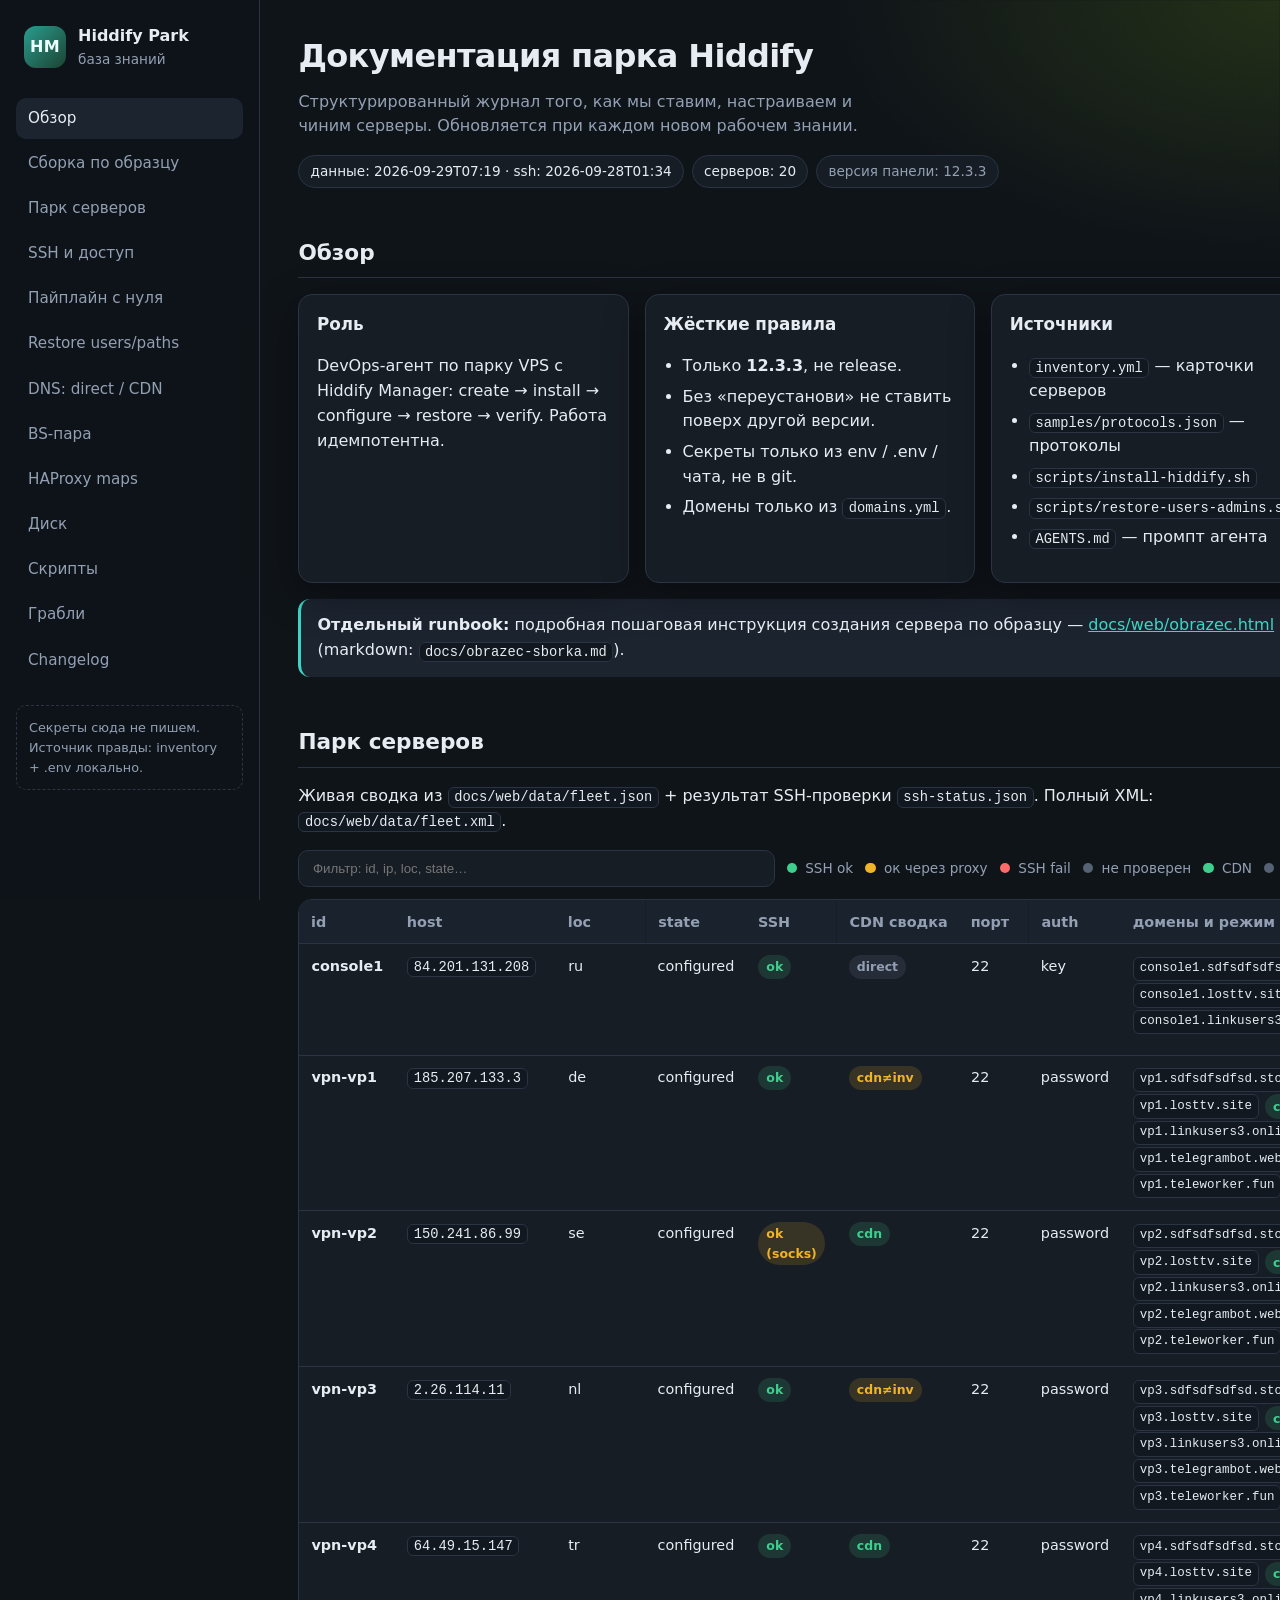
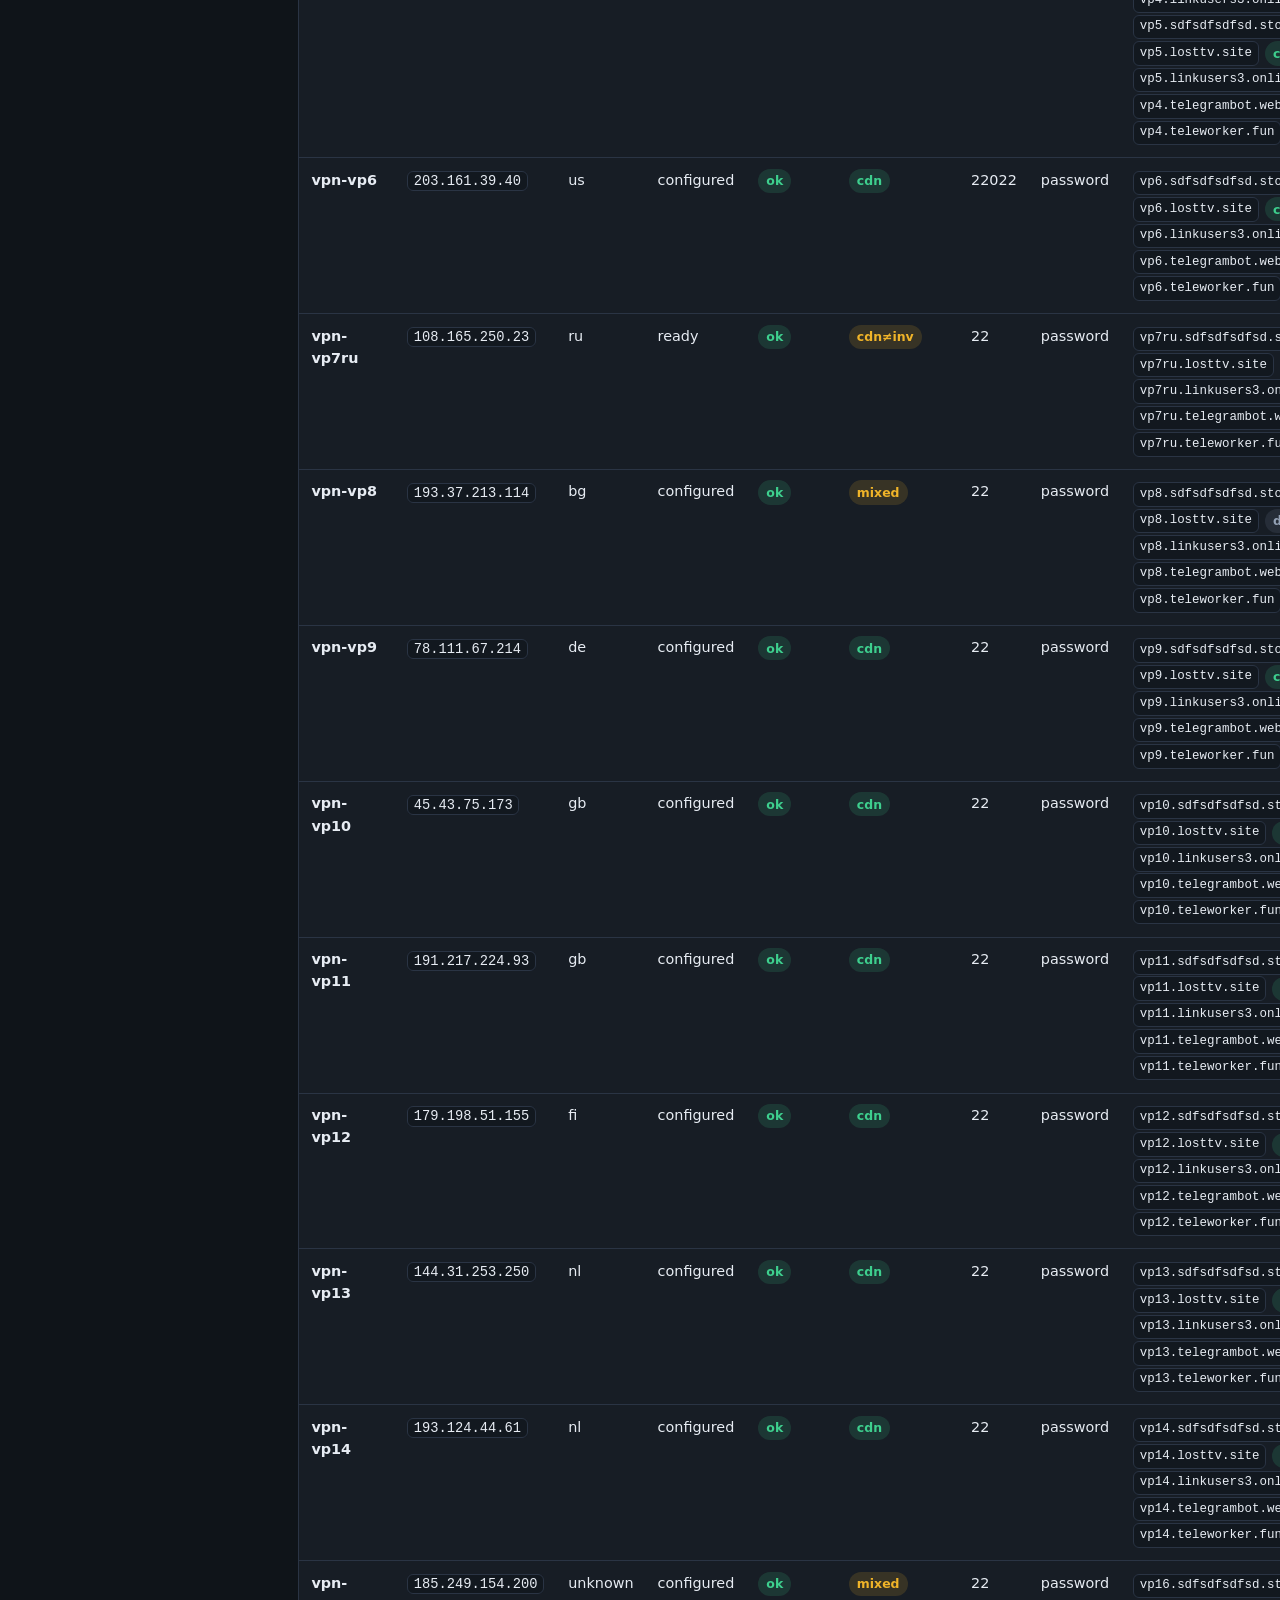
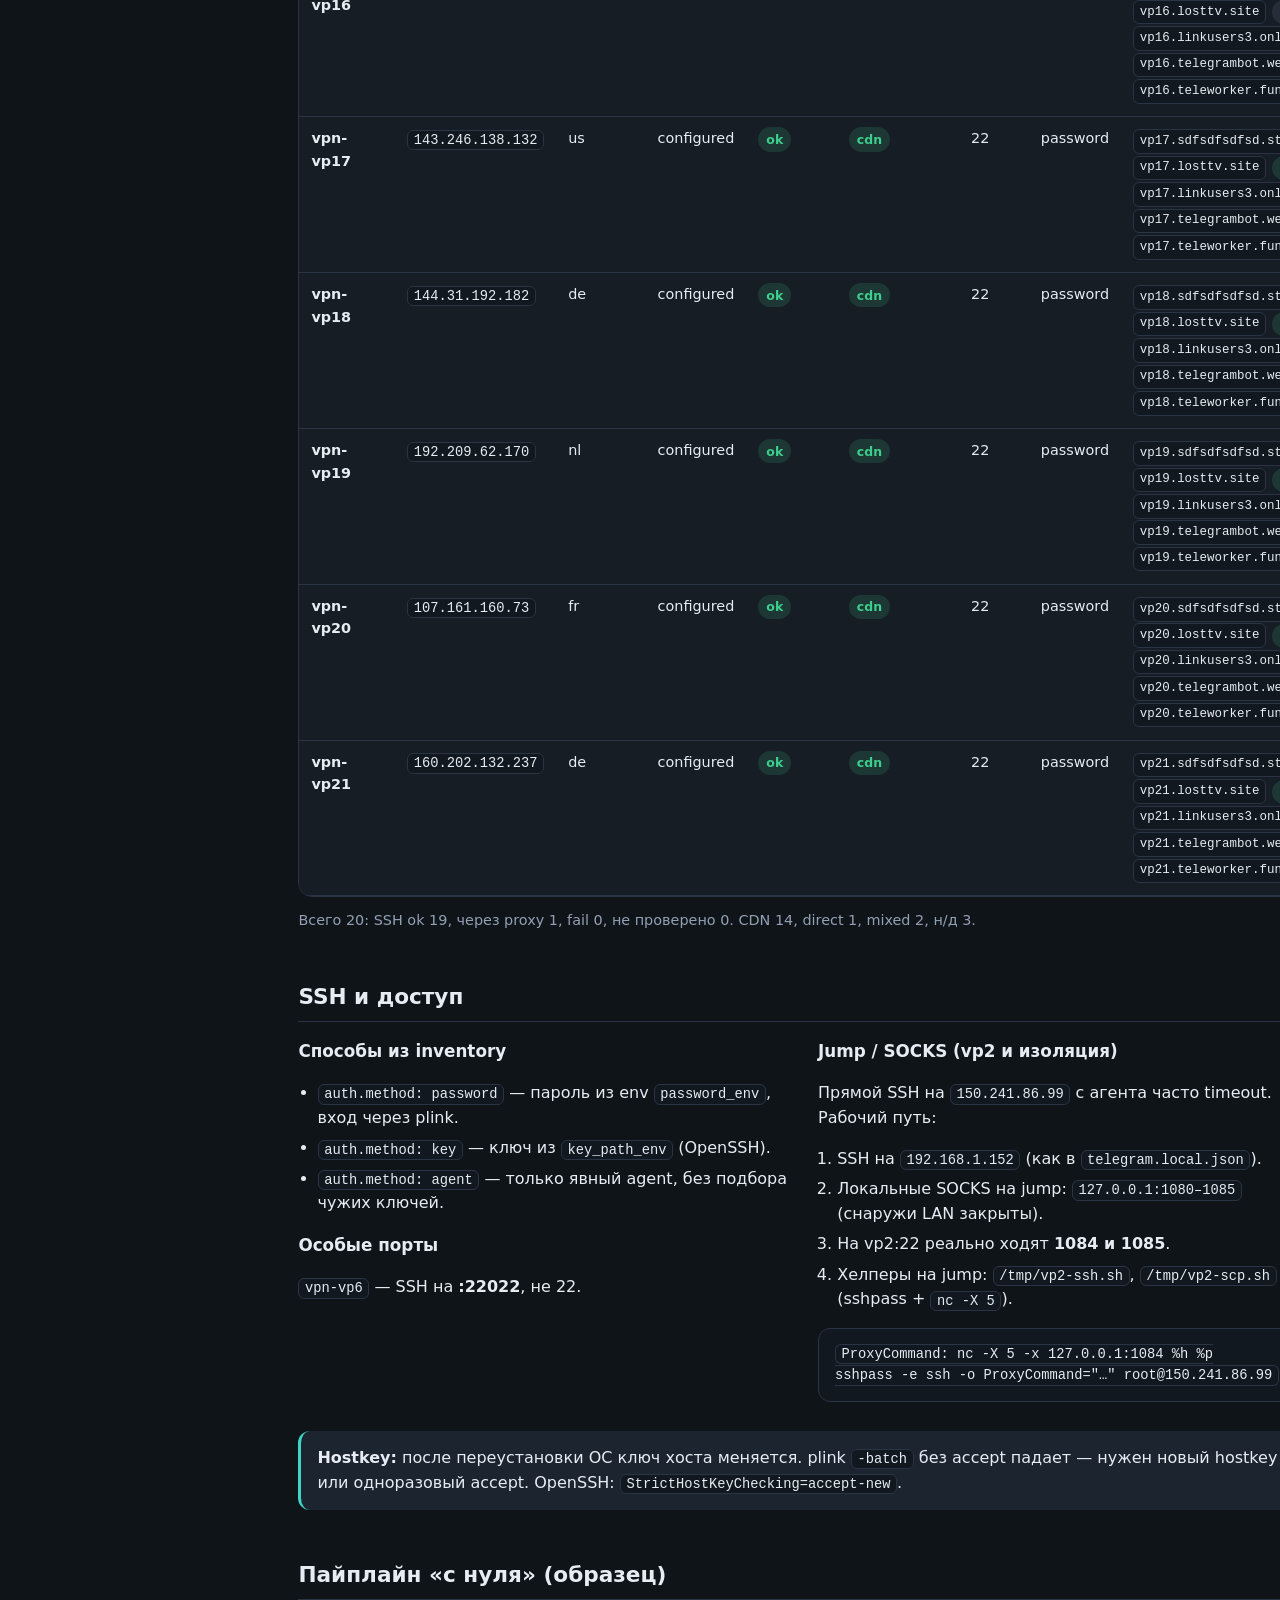
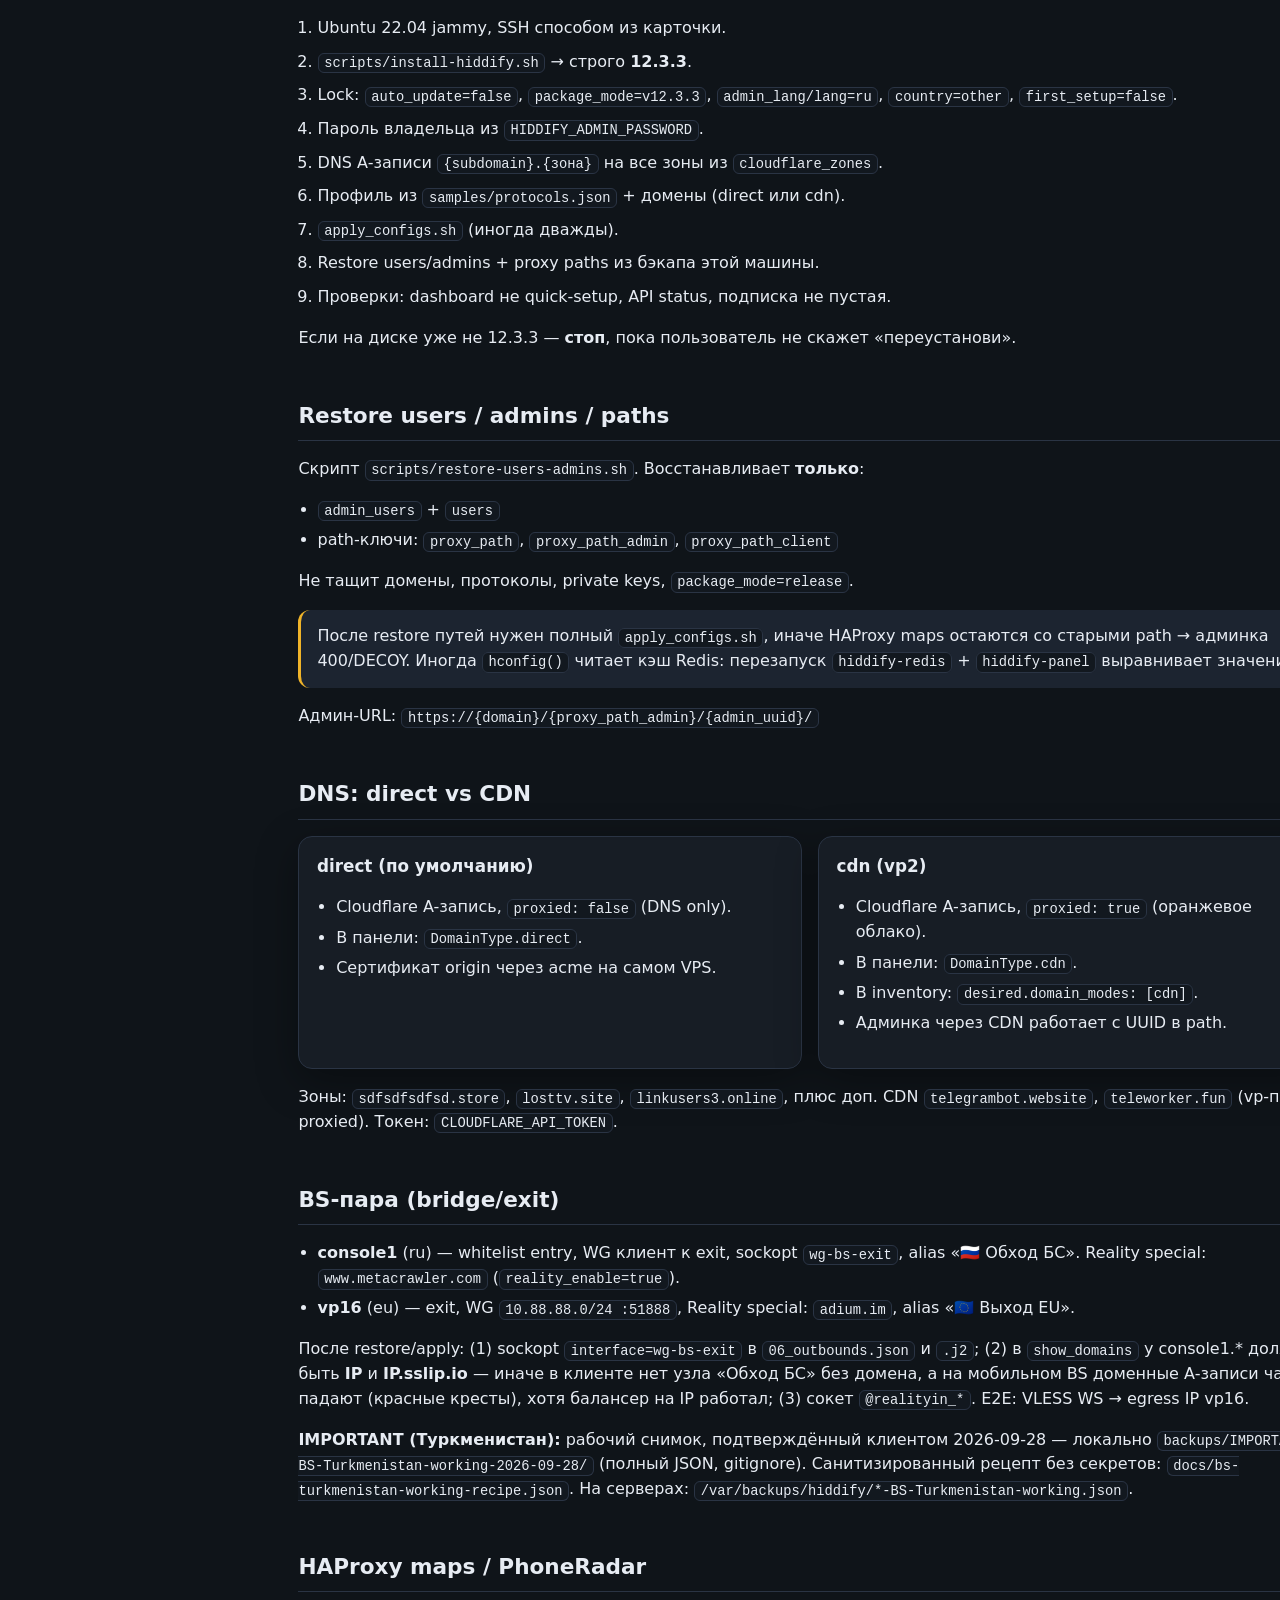
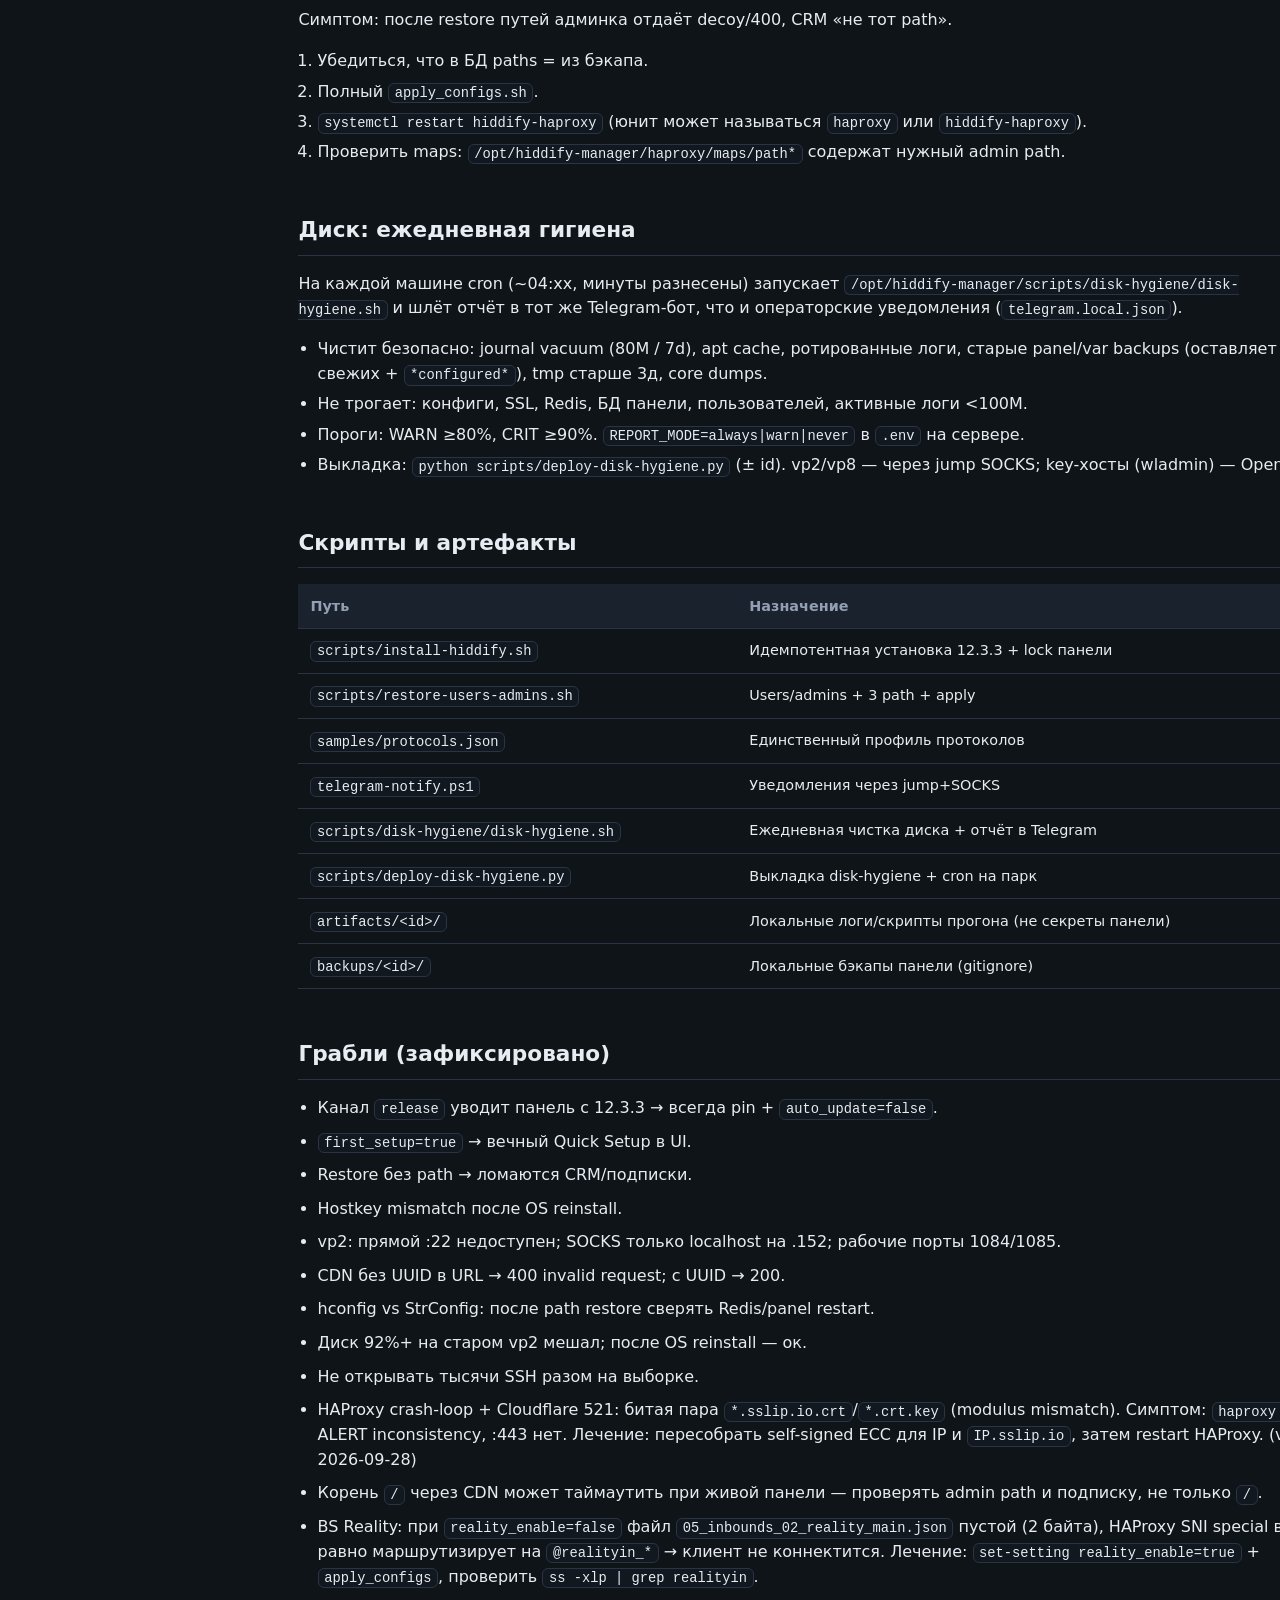
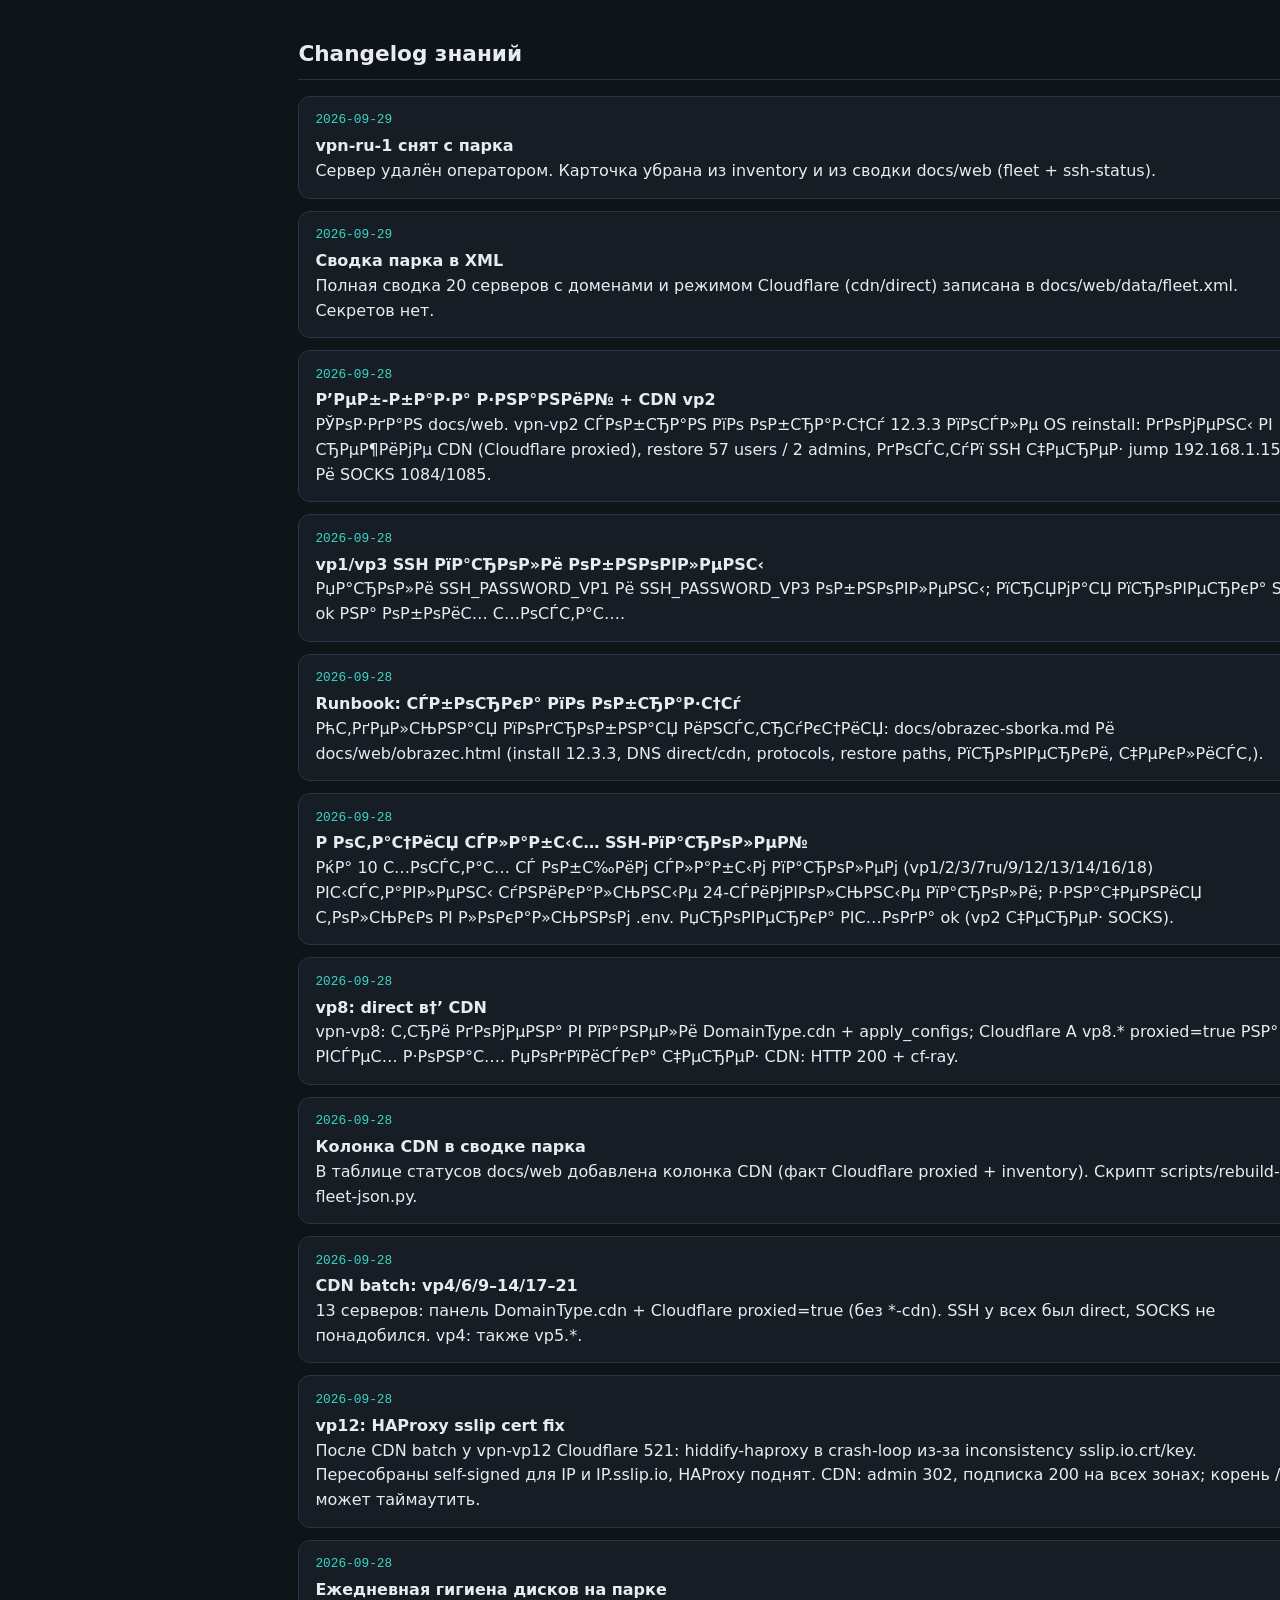
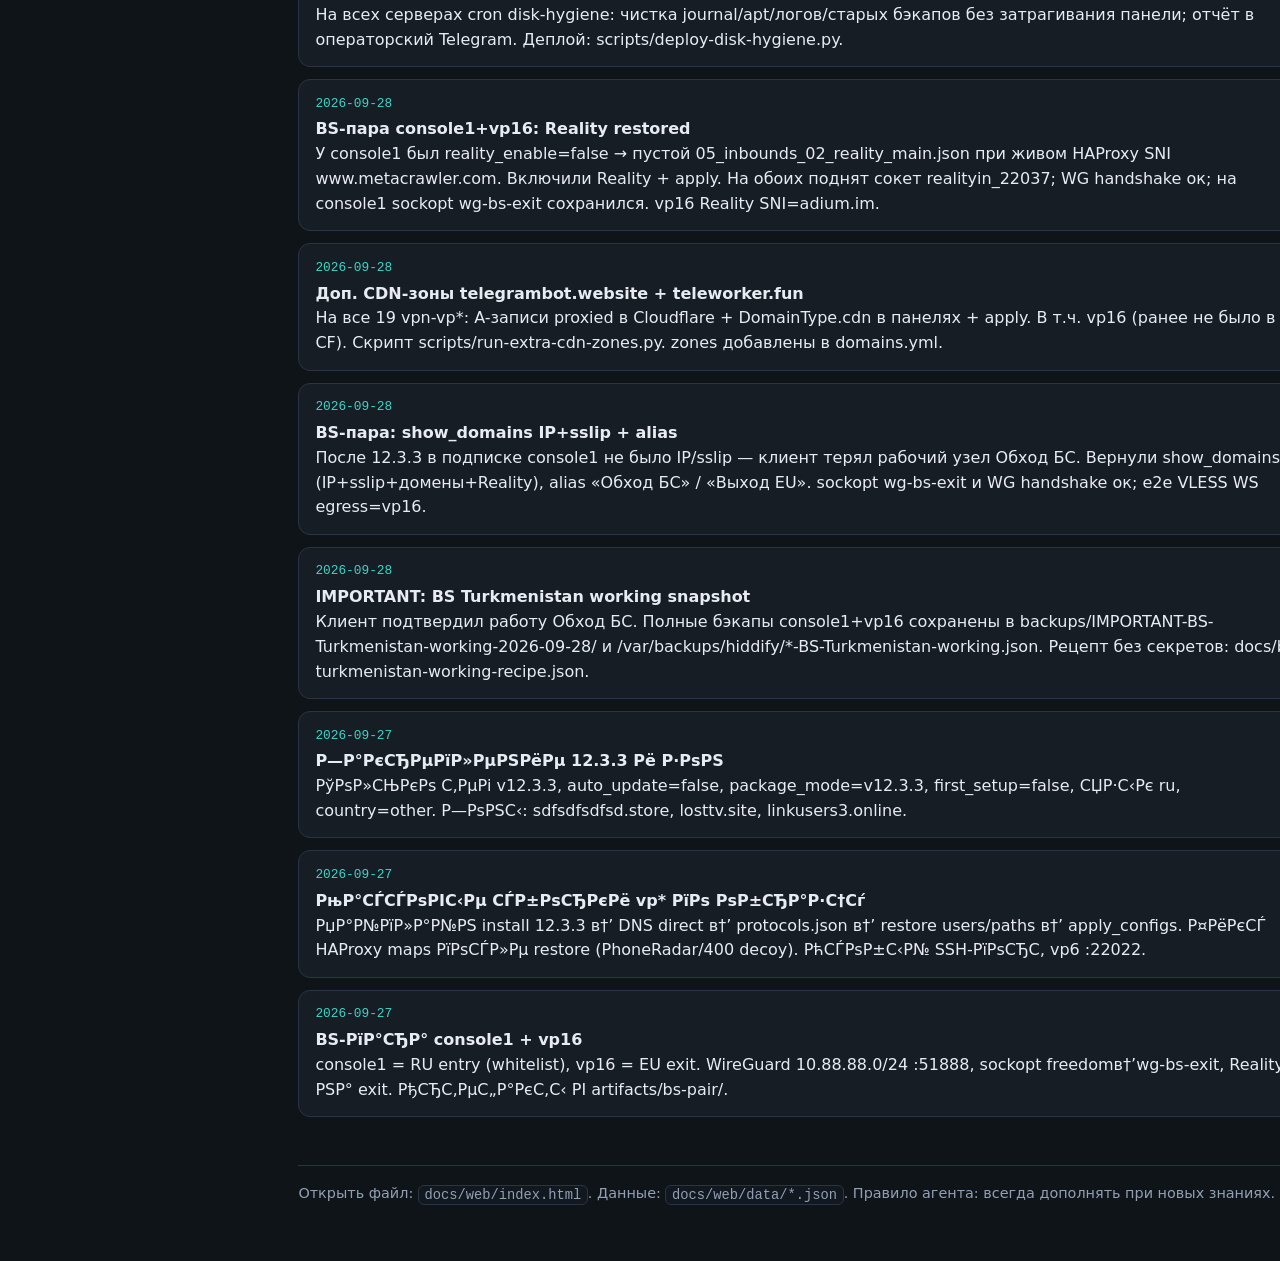
==== docs/web/index.html @ a0a3cb1a "Export the current 20-server fleet summary as XML. Each server lists every domain with its Cloudflar" ====
<!DOCTYPE html>
<html lang="ru">
<head>
  <meta charset="utf-8" />
  <meta name="viewport" content="width=device-width, initial-scale=1" />
  <title>Hiddify Manager — база знаний парка</title>
  <link rel="stylesheet" href="styles.css" />
</head>
<body>
  <div class="layout">
    <aside class="sidebar">
      <div class="brand">
        <div class="brand-mark">HM</div>
        <div>
          <div class="brand-title">Hiddify Park</div>
          <div class="brand-sub">база знаний</div>
        </div>
      </div>
      <nav id="nav">
        <a href="#overview">Обзор</a>
        <a href="obrazec.html">Сборка по образцу</a>
        <a href="#fleet">Парк серверов</a>
        <a href="#ssh">SSH и доступ</a>
        <a href="#pipeline">Пайплайн с нуля</a>
        <a href="#restore">Restore users/paths</a>
        <a href="#dns">DNS: direct / CDN</a>
        <a href="#bs">BS-пара</a>
        <a href="#maps">HAProxy maps</a>
        <a href="#disk">Диск</a>
        <a href="#scripts">Скрипты</a>
        <a href="#pitfalls">Грабли</a>
        <a href="#changelog">Changelog</a>
      </nav>
      <p class="sidebar-note">Секреты сюда не пишем. Источник правды: inventory + .env локально.</p>
    </aside>

    <main class="content">
      <header class="page-header">
        <h1>Документация парка Hiddify</h1>
        <p class="lede">Структурированный журнал того, как мы ставим, настраиваем и чиним серверы. Обновляется при каждом новом рабочем знании.</p>
        <div class="meta-row">
          <span class="pill" id="meta-updated">обновлено…</span>
          <span class="pill" id="meta-count">серверов…</span>
          <span class="pill muted">версия панели: 12.3.3</span>
        </div>
      </header>

      <section id="overview">
        <h2>Обзор</h2>
        <div class="cards">
          <article class="card">
            <h3>Роль</h3>
            <p>DevOps-агент по парку VPS с Hiddify Manager: create → install → configure → restore → verify. Работа идемпотентна.</p>
          </article>
          <article class="card">
            <h3>Жёсткие правила</h3>
            <ul>
              <li>Только <strong>12.3.3</strong>, не release.</li>
              <li>Без «переустанови» не ставить поверх другой версии.</li>
              <li>Секреты только из env / .env / чата, не в git.</li>
              <li>Домены только из <code>domains.yml</code>.</li>
            </ul>
          </article>
          <article class="card">
            <h3>Источники</h3>
            <ul>
              <li><code>inventory.yml</code> — карточки серверов</li>
              <li><code>samples/protocols.json</code> — протоколы</li>
              <li><code>scripts/install-hiddify.sh</code></li>
              <li><code>scripts/restore-users-admins.sh</code></li>
              <li><code>AGENTS.md</code> — промпт агента</li>
            </ul>
          </article>
        </div>
        <div class="callout" style="margin-top:1rem">
          <strong>Отдельный runbook:</strong>
          подробная пошаговая инструкция создания сервера по образцу —
          <a href="obrazec.html" style="color:var(--accent)">docs/web/obrazec.html</a>
          (markdown: <code>docs/obrazec-sborka.md</code>).
        </div>
      </section>

      <section id="fleet">
        <h2>Парк серверов</h2>
        <p>Живая сводка из <code>docs/web/data/fleet.json</code> + результат SSH-проверки <code>ssh-status.json</code>. Полный XML: <code>docs/web/data/fleet.xml</code>.</p>
        <div class="toolbar">
          <input id="filter" type="search" placeholder="Фильтр: id, ip, loc, state…" />
          <div class="legend">
            <span><i class="dot ok"></i> SSH ok</span>
            <span><i class="dot warn"></i> ок через proxy</span>
            <span><i class="dot bad"></i> SSH fail</span>
            <span><i class="dot mute"></i> не проверен</span>
            <span><i class="dot ok"></i> CDN</span>
            <span><i class="dot mute"></i> direct</span>
          </div>
        </div>
        <div class="table-wrap">
          <table id="fleet-table">
            <thead>
              <tr>
                <th>id</th>
                <th>host</th>
                <th>loc</th>
                <th>state</th>
                <th>SSH</th>
                <th>CDN сводка</th>
                <th>порт</th>
                <th>auth</th>
                <th>домены и режим</th>
                <th>заметка</th>
              </tr>
            </thead>
            <tbody></tbody>
          </table>
        </div>
        <div id="fleet-summary" class="summary-bar"></div>
      </section>

      <section id="ssh">
        <h2>SSH и доступ</h2>
        <div class="grid-2">
          <div>
            <h3>Способы из inventory</h3>
            <ul>
              <li><code>auth.method: password</code> — пароль из env <code>password_env</code>, вход через plink.</li>
              <li><code>auth.method: key</code> — ключ из <code>key_path_env</code> (OpenSSH).</li>
              <li><code>auth.method: agent</code> — только явный agent, без подбора чужих ключей.</li>
            </ul>
            <h3>Особые порты</h3>
            <p><code>vpn-vp6</code> — SSH на <strong>:22022</strong>, не 22.</p>
          </div>
          <div>
            <h3>Jump / SOCKS (vp2 и изоляция)</h3>
            <p>Прямой SSH на <code>150.241.86.99</code> с агента часто timeout. Рабочий путь:</p>
            <ol>
              <li>SSH на <code>192.168.1.152</code> (как в <code>telegram.local.json</code>).</li>
              <li>Локальные SOCKS на jump: <code>127.0.0.1:1080–1085</code> (снаружи LAN закрыты).</li>
              <li>На vp2:22 реально ходят <strong>1084 и 1085</strong>.</li>
              <li>Хелперы на jump: <code>/tmp/vp2-ssh.sh</code>, <code>/tmp/vp2-scp.sh</code> (sshpass + <code>nc -X 5</code>).</li>
            </ol>
            <pre><code>ProxyCommand: nc -X 5 -x 127.0.0.1:1084 %h %p
sshpass -e ssh -o ProxyCommand="…" root@150.241.86.99</code></pre>
          </div>
        </div>
        <div class="callout">
          <strong>Hostkey:</strong> после переустановки ОС ключ хоста меняется. plink <code>-batch</code> без accept падает — нужен новый hostkey или одноразовый accept. OpenSSH: <code>StrictHostKeyChecking=accept-new</code>.
        </div>
      </section>

      <section id="pipeline">
        <h2>Пайплайн «с нуля» (образец)</h2>
        <ol class="steps">
          <li>Ubuntu 22.04 jammy, SSH способом из карточки.</li>
          <li><code>scripts/install-hiddify.sh</code> → строго <strong>12.3.3</strong>.</li>
          <li>Lock: <code>auto_update=false</code>, <code>package_mode=v12.3.3</code>, <code>admin_lang/lang=ru</code>, <code>country=other</code>, <code>first_setup=false</code>.</li>
          <li>Пароль владельца из <code>HIDDIFY_ADMIN_PASSWORD</code>.</li>
          <li>DNS A-записи <code>{subdomain}.{зона}</code> на все зоны из <code>cloudflare_zones</code>.</li>
          <li>Профиль из <code>samples/protocols.json</code> + домены (direct или cdn).</li>
          <li><code>apply_configs.sh</code> (иногда дважды).</li>
          <li>Restore users/admins + proxy paths из бэкапа этой машины.</li>
          <li>Проверки: dashboard не quick-setup, API status, подписка не пустая.</li>
        </ol>
        <p>Если на диске уже не 12.3.3 — <strong>стоп</strong>, пока пользователь не скажет «переустанови».</p>
      </section>

      <section id="restore">
        <h2>Restore users / admins / paths</h2>
        <p>Скрипт <code>scripts/restore-users-admins.sh</code>. Восстанавливает <strong>только</strong>:</p>
        <ul>
          <li><code>admin_users</code> + <code>users</code></li>
          <li>path-ключи: <code>proxy_path</code>, <code>proxy_path_admin</code>, <code>proxy_path_client</code></li>
        </ul>
        <p>Не тащит домены, протоколы, private keys, <code>package_mode=release</code>.</p>
        <div class="callout warn">
          После restore путей нужен полный <code>apply_configs.sh</code>, иначе HAProxy maps остаются со старыми path → админка 400/DECOY.
          Иногда <code>hconfig()</code> читает кэш Redis: перезапуск <code>hiddify-redis</code> + <code>hiddify-panel</code> выравнивает значение.
        </div>
        <p>Админ-URL: <code>https://{domain}/{proxy_path_admin}/{admin_uuid}/</code></p>
      </section>

      <section id="dns">
        <h2>DNS: direct vs CDN</h2>
        <div class="grid-2">
          <div class="card">
            <h3>direct (по умолчанию)</h3>
            <ul>
              <li>Cloudflare A-запись, <code>proxied: false</code> (DNS only).</li>
              <li>В панели: <code>DomainType.direct</code>.</li>
              <li>Сертификат origin через acme на самом VPS.</li>
            </ul>
          </div>
          <div class="card">
            <h3>cdn (vp2)</h3>
            <ul>
              <li>Cloudflare A-запись, <code>proxied: true</code> (оранжевое облако).</li>
              <li>В панели: <code>DomainType.cdn</code>.</li>
              <li>В inventory: <code>desired.domain_modes: [cdn]</code>.</li>
              <li>Админка через CDN работает с UUID в path.</li>
            </ul>
          </div>
        </div>
        <p>Зоны: <code>sdfsdfsdfsd.store</code>, <code>losttv.site</code>, <code>linkusers3.online</code>, плюс доп. CDN <code>telegrambot.website</code>, <code>teleworker.fun</code> (vp-парк, proxied). Токен: <code>CLOUDFLARE_API_TOKEN</code>.</p>
      </section>

      <section id="bs">
        <h2>BS-пара (bridge/exit)</h2>
        <ul>
          <li><strong>console1</strong> (ru) — whitelist entry, WG клиент к exit, sockopt <code>wg-bs-exit</code>, alias «🇷🇺 Обход БС». Reality special: <code>www.metacrawler.com</code> (<code>reality_enable=true</code>).</li>
          <li><strong>vp16</strong> (eu) — exit, WG <code>10.88.88.0/24 :51888</code>, Reality special: <code>adium.im</code>, alias «🇪🇺 Выход EU».</li>
        </ul>
        <p>После restore/apply: (1) sockopt <code>interface=wg-bs-exit</code> в <code>06_outbounds.json</code> и <code>.j2</code>; (2) в <code>show_domains</code> у console1.* должны быть <strong>IP</strong> и <strong>IP.sslip.io</strong> — иначе в клиенте нет узла «Обход БС» без домена, а на мобильном BS доменные A-записи часто падают (красные кресты), хотя балансер на IP работал; (3) сокет <code>@realityin_*</code>. E2E: VLESS WS → egress IP vp16.</p>
        <p><strong>IMPORTANT (Туркменистан):</strong> рабочий снимок, подтверждённый клиентом 2026-09-28 — локально <code>backups/IMPORTANT-BS-Turkmenistan-working-2026-09-28/</code> (полный JSON, gitignore). Санитизированный рецепт без секретов: <code>docs/bs-turkmenistan-working-recipe.json</code>. На серверах: <code>/var/backups/hiddify/*-BS-Turkmenistan-working.json</code>.</p>
      </section>

      <section id="maps">
        <h2>HAProxy maps / PhoneRadar</h2>
        <p>Симптом: после restore путей админка отдаёт decoy/400, CRM «не тот path».</p>
        <ol>
          <li>Убедиться, что в БД paths = из бэкапа.</li>
          <li>Полный <code>apply_configs.sh</code>.</li>
          <li><code>systemctl restart hiddify-haproxy</code> (юнит может называться <code>haproxy</code> или <code>hiddify-haproxy</code>).</li>
          <li>Проверить maps: <code>/opt/hiddify-manager/haproxy/maps/path*</code> содержат нужный admin path.</li>
        </ol>
      </section>

      <section id="disk">
        <h2>Диск: ежедневная гигиена</h2>
        <p>На каждой машине cron (~04:xx, минуты разнесены) запускает <code>/opt/hiddify-manager/scripts/disk-hygiene/disk-hygiene.sh</code> и шлёт отчёт в тот же Telegram-бот, что и операторские уведомления (<code>telegram.local.json</code>).</p>
        <ul>
          <li>Чистит безопасно: journal vacuum (80M / 7d), apt cache, ротированные логи, старые panel/var backups (оставляет N свежих + <code>*configured*</code>), tmp старше 3д, core dumps.</li>
          <li>Не трогает: конфиги, SSL, Redis, БД панели, пользователей, активные логи &lt;100M.</li>
          <li>Пороги: WARN ≥80%, CRIT ≥90%. <code>REPORT_MODE=always|warn|never</code> в <code>.env</code> на сервере.</li>
          <li>Выкладка: <code>python scripts/deploy-disk-hygiene.py</code> (± id). vp2/vp8 — через jump SOCKS; key-хосты (wladmin) — OpenSSH.</li>
        </ul>
      </section>

      <section id="scripts">
        <h2>Скрипты и артефакты</h2>
        <table>
          <thead><tr><th>Путь</th><th>Назначение</th></tr></thead>
          <tbody>
            <tr><td><code>scripts/install-hiddify.sh</code></td><td>Идемпотентная установка 12.3.3 + lock панели</td></tr>
            <tr><td><code>scripts/restore-users-admins.sh</code></td><td>Users/admins + 3 path + apply</td></tr>
            <tr><td><code>samples/protocols.json</code></td><td>Единственный профиль протоколов</td></tr>
            <tr><td><code>telegram-notify.ps1</code></td><td>Уведомления через jump+SOCKS</td></tr>
            <tr><td><code>scripts/disk-hygiene/disk-hygiene.sh</code></td><td>Ежедневная чистка диска + отчёт в Telegram</td></tr>
            <tr><td><code>scripts/deploy-disk-hygiene.py</code></td><td>Выкладка disk-hygiene + cron на парк</td></tr>
            <tr><td><code>artifacts/&lt;id&gt;/</code></td><td>Локальные логи/скрипты прогона (не секреты панели)</td></tr>
            <tr><td><code>backups/&lt;id&gt;/</code></td><td>Локальные бэкапы панели (gitignore)</td></tr>
          </tbody>
        </table>
      </section>

      <section id="pitfalls">
        <h2>Грабли (зафиксировано)</h2>
        <ul class="pitfalls">
          <li>Канал <code>release</code> уводит панель с 12.3.3 → всегда pin + <code>auto_update=false</code>.</li>
          <li><code>first_setup=true</code> → вечный Quick Setup в UI.</li>
          <li>Restore без path → ломаются CRM/подписки.</li>
          <li>Hostkey mismatch после OS reinstall.</li>
          <li>vp2: прямой :22 недоступен; SOCKS только localhost на .152; рабочие порты 1084/1085.</li>
          <li>CDN без UUID в URL → 400 invalid request; с UUID → 200.</li>
          <li>hconfig vs StrConfig: после path restore сверять Redis/panel restart.</li>
          <li>Диск 92%+ на старом vp2 мешал; после OS reinstall — ок.</li>
          <li>Не открывать тысячи SSH разом на выборке.</li>
          <li>HAProxy crash-loop + Cloudflare 521: битая пара <code>*.sslip.io.crt</code>/<code>*.crt.key</code> (modulus mismatch). Симптом: <code>haproxy -c</code> ALERT inconsistency, :443 нет. Лечение: пересобрать self-signed ECC для IP и <code>IP.sslip.io</code>, затем restart HAProxy. (vp12, 2026-09-28)</li>
          <li>Корень <code>/</code> через CDN может таймаутить при живой панели — проверять admin path и подписку, не только <code>/</code>.</li>
          <li>BS Reality: при <code>reality_enable=false</code> файл <code>05_inbounds_02_reality_main.json</code> пустой (2 байта), HAProxy SNI special всё равно маршрутизирует на <code>@realityin_*</code> → клиент не коннектится. Лечение: <code>set-setting reality_enable=true</code> + <code>apply_configs</code>, проверить <code>ss -xlp | grep realityin</code>.</li>
        </ul>
      </section>

      <section id="changelog">
        <h2>Changelog знаний</h2>
        <div id="changelog-list" class="timeline"></div>
      </section>

      <footer class="page-footer">
        Открыть файл: <code>docs/web/index.html</code>. Данные: <code>docs/web/data/*.json</code>. Правило агента: всегда дополнять при новых знаниях.
      </footer>
    </main>
  </div>
  <script src="app.js"></script>
</body>
</html>
---- docs/web/styles.css ----
:root {
  --bg: #0f1419;
  --panel: #171d25;
  --panel-2: #1c2430;
  --line: #2a3444;
  --text: #e7ecf3;
  --muted: #93a0b4;
  --accent: #3dd6c6;
  --accent-2: #f0b429;
  --ok: #3ecf8e;
  --bad: #ff6b6b;
  --warn: #f0b429;
  --shadow: 0 12px 40px rgba(0, 0, 0, 0.35);
  --radius: 14px;
  --font: "Segoe UI", "IBM Plex Sans", system-ui, sans-serif;
  --mono: "Cascadia Code", "Consolas", ui-monospace, monospace;
}

* { box-sizing: border-box; }
html { scroll-behavior: smooth; }
body {
  margin: 0;
  font-family: var(--font);
  color: var(--text);
  background:
    radial-gradient(1200px 600px at 10% -10%, #1a2a33 0%, transparent 55%),
    radial-gradient(900px 500px at 100% 0%, #243018 0%, transparent 50%),
    var(--bg);
  line-height: 1.55;
}

.layout {
  display: grid;
  grid-template-columns: 260px 1fr;
  min-height: 100vh;
}

.sidebar {
  position: sticky;
  top: 0;
  height: 100vh;
  padding: 1.25rem 1rem;
  border-right: 1px solid var(--line);
  background: rgba(15, 20, 25, 0.92);
  backdrop-filter: blur(8px);
  overflow: auto;
}

.brand {
  display: flex;
  gap: 0.75rem;
  align-items: center;
  margin-bottom: 1.5rem;
  padding: 0.25rem 0.5rem;
}
.brand-mark {
  width: 42px; height: 42px;
  border-radius: 12px;
  display: grid; place-items: center;
  font-weight: 700;
  letter-spacing: 0.02em;
  background: linear-gradient(135deg, #2a9d8f, #1b4332);
  color: #ecfffb;
}
.brand-title { font-weight: 700; }
.brand-sub { color: var(--muted); font-size: 0.85rem; }

nav { display: flex; flex-direction: column; gap: 0.25rem; }
nav a {
  color: var(--muted);
  text-decoration: none;
  padding: 0.55rem 0.75rem;
  border-radius: 10px;
  font-size: 0.95rem;
}
nav a:hover, nav a.active {
  color: var(--text);
  background: var(--panel-2);
}

.sidebar-note {
  margin-top: 1.5rem;
  padding: 0.75rem;
  color: var(--muted);
  font-size: 0.8rem;
  border: 1px dashed var(--line);
  border-radius: 10px;
}

.content {
  padding: 2rem clamp(1rem, 3vw, 3rem) 4rem;
  max-width: 1100px;
}

.page-header h1 {
  margin: 0 0 0.5rem;
  font-size: clamp(1.6rem, 2.5vw, 2.2rem);
  letter-spacing: -0.02em;
}
.lede { color: var(--muted); max-width: 60ch; margin-top: 0; }
.meta-row { display: flex; flex-wrap: wrap; gap: 0.5rem; margin: 1rem 0 0.5rem; }
.pill {
  display: inline-flex;
  align-items: center;
  gap: 0.35rem;
  padding: 0.3rem 0.7rem;
  border-radius: 999px;
  background: var(--panel);
  border: 1px solid var(--line);
  font-size: 0.85rem;
}
.pill.muted { color: var(--muted); }

section {
  margin-top: 2.5rem;
  padding-top: 0.5rem;
  scroll-margin-top: 1rem;
}
section h2 {
  margin: 0 0 1rem;
  font-size: 1.35rem;
  border-bottom: 1px solid var(--line);
  padding-bottom: 0.5rem;
}
section h3 { margin-top: 0; font-size: 1.05rem; }

.cards {
  display: grid;
  grid-template-columns: repeat(auto-fit, minmax(240px, 1fr));
  gap: 1rem;
}
.card {
  background: var(--panel);
  border: 1px solid var(--line);
  border-radius: var(--radius);
  padding: 1rem 1.1rem;
  box-shadow: var(--shadow);
}
.grid-2 {
  display: grid;
  grid-template-columns: repeat(auto-fit, minmax(280px, 1fr));
  gap: 1rem;
}

ul, ol { padding-left: 1.2rem; }
li { margin: 0.35rem 0; }
code, pre {
  font-family: var(--mono);
  font-size: 0.86rem;
}
code {
  background: #12181f;
  border: 1px solid var(--line);
  padding: 0.1rem 0.35rem;
  border-radius: 6px;
}
pre {
  background: #12181f;
  border: 1px solid var(--line);
  border-radius: 12px;
  padding: 0.9rem 1rem;
  overflow: auto;
}

.callout {
  margin: 1rem 0;
  padding: 0.9rem 1rem;
  border-radius: 12px;
  border-left: 3px solid var(--accent);
  background: var(--panel-2);
}
.callout.warn { border-left-color: var(--warn); }

.steps li { margin: 0.55rem 0; }

.toolbar {
  display: flex;
  flex-wrap: wrap;
  gap: 0.75rem;
  align-items: center;
  justify-content: space-between;
  margin-bottom: 0.75rem;
}
.toolbar input {
  flex: 1;
  min-width: 220px;
  background: var(--panel);
  border: 1px solid var(--line);
  color: var(--text);
  border-radius: 10px;
  padding: 0.65rem 0.85rem;
}
.legend {
  display: flex; flex-wrap: wrap; gap: 0.75rem;
  color: var(--muted); font-size: 0.85rem;
}
.dot {
  display: inline-block; width: 0.65rem; height: 0.65rem;
  border-radius: 50%; margin-right: 0.25rem;
}
.dot.ok { background: var(--ok); }
.dot.warn { background: var(--warn); }
.dot.bad { background: var(--bad); }
.dot.mute { background: #556274; }

.table-wrap {
  overflow: auto;
  border: 1px solid var(--line);
  border-radius: var(--radius);
  background: var(--panel);
}
table {
  width: 100%;
  border-collapse: collapse;
  font-size: 0.9rem;
}
th, td {
  text-align: left;
  padding: 0.65rem 0.75rem;
  border-bottom: 1px solid var(--line);
  vertical-align: top;
}
th {
  position: sticky; top: 0;
  background: #1a222d;
  color: var(--muted);
  font-weight: 600;
  white-space: nowrap;
}
tr:hover td { background: rgba(255,255,255,0.02); }
.ssh-badge {
  display: inline-block;
  padding: 0.15rem 0.5rem;
  border-radius: 999px;
  font-size: 0.78rem;
  font-weight: 600;
}
.dom-line {
  display: flex;
  align-items: center;
  gap: 0.4rem;
  margin: 0.12rem 0;
}
.dom-line code { font-size: 0.78rem; }
.ssh-badge.ok { background: rgba(62,207,142,0.15); color: var(--ok); }
.ssh-badge.warn { background: rgba(240,180,41,0.15); color: var(--warn); }
.ssh-badge.bad { background: rgba(255,107,107,0.15); color: var(--bad); }
.ssh-badge.mute { background: rgba(85,98,116,0.25); color: var(--muted); }

.summary-bar {
  margin-top: 0.75rem;
  color: var(--muted);
  font-size: 0.9rem;
}

.pitfalls li { margin: 0.55rem 0; }

.timeline {
  display: flex;
  flex-direction: column;
  gap: 0.75rem;
}
.tl-item {
  background: var(--panel);
  border: 1px solid var(--line);
  border-radius: 12px;
  padding: 0.85rem 1rem;
}
.tl-item time {
  display: block;
  color: var(--accent);
  font-size: 0.8rem;
  margin-bottom: 0.25rem;
  font-family: var(--mono);
}

.page-footer {
  margin-top: 3rem;
  padding-top: 1rem;
  border-top: 1px solid var(--line);
  color: var(--muted);
  font-size: 0.9rem;
}

@media (max-width: 900px) {
  .layout { grid-template-columns: 1fr; }
  .sidebar {
    position: relative;
    height: auto;
    border-right: none;
    border-bottom: 1px solid var(--line);
  }
  nav { flex-direction: row; flex-wrap: wrap; }
}
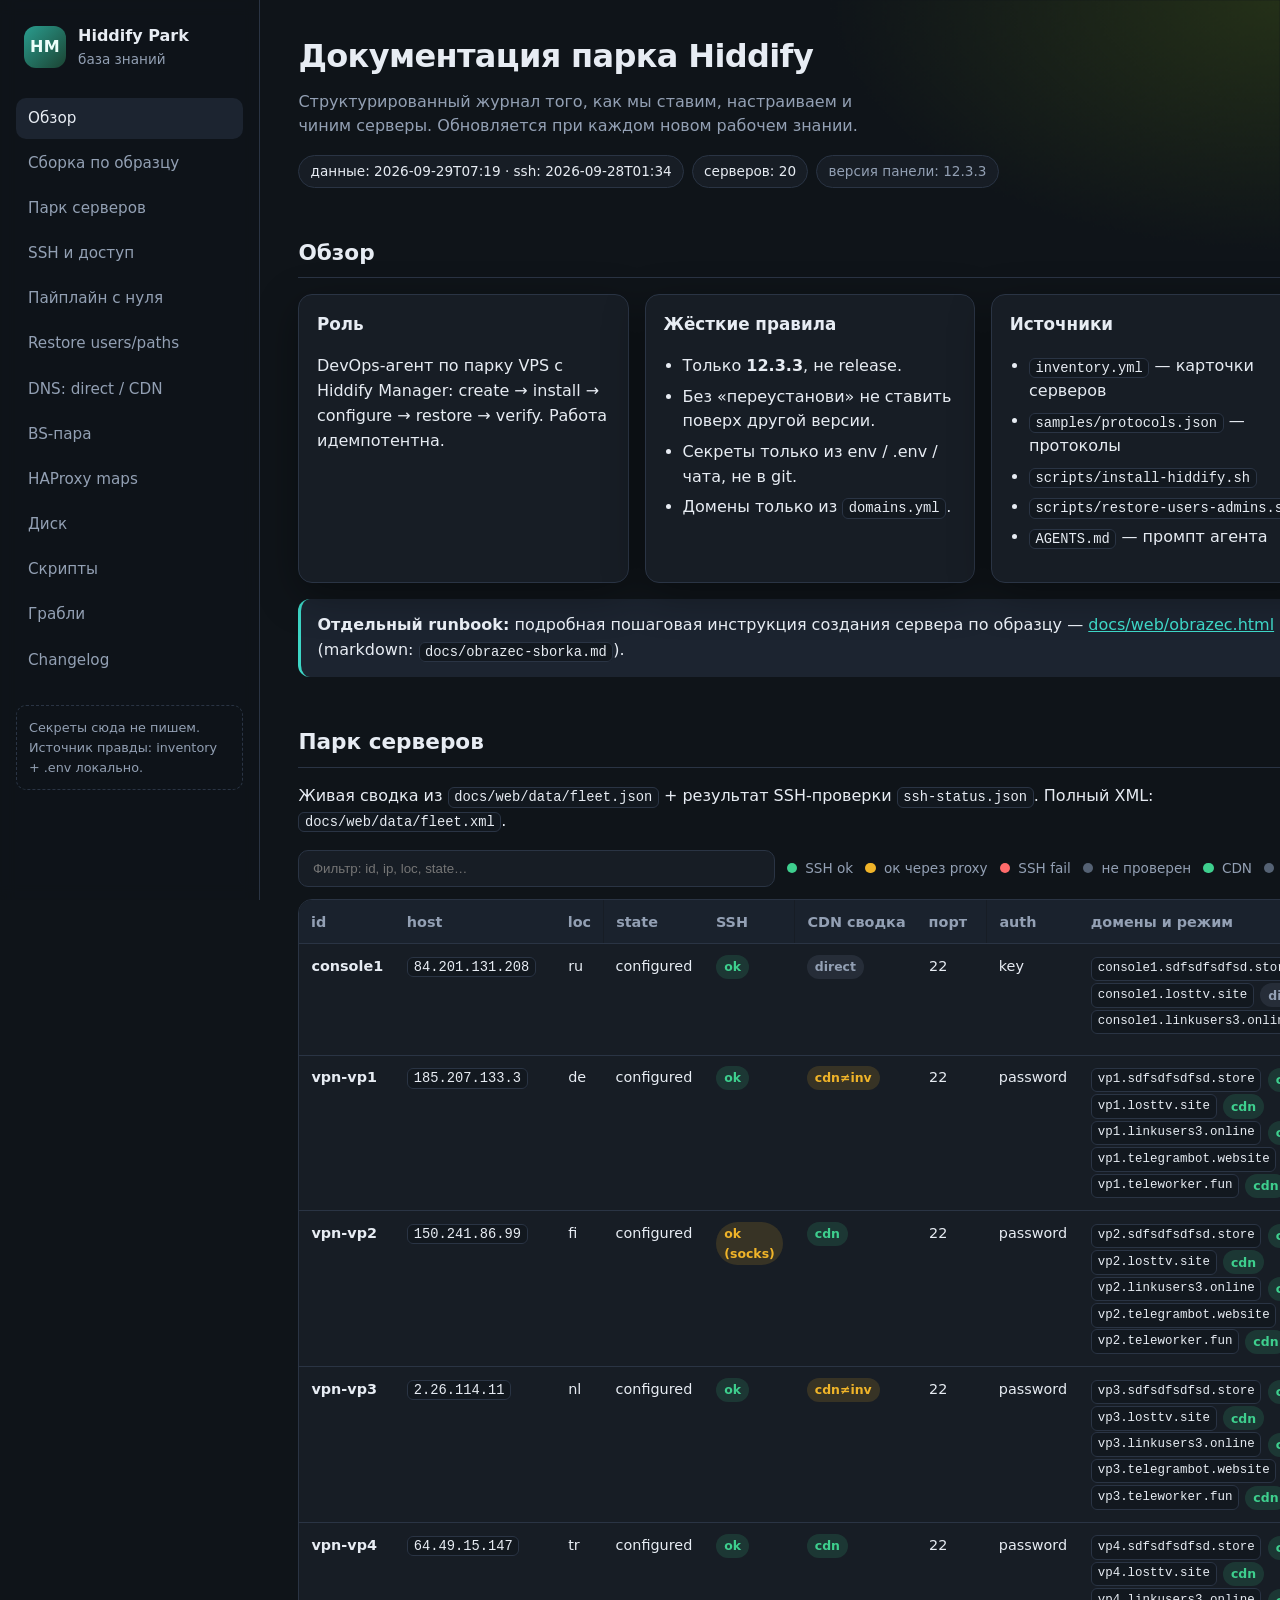
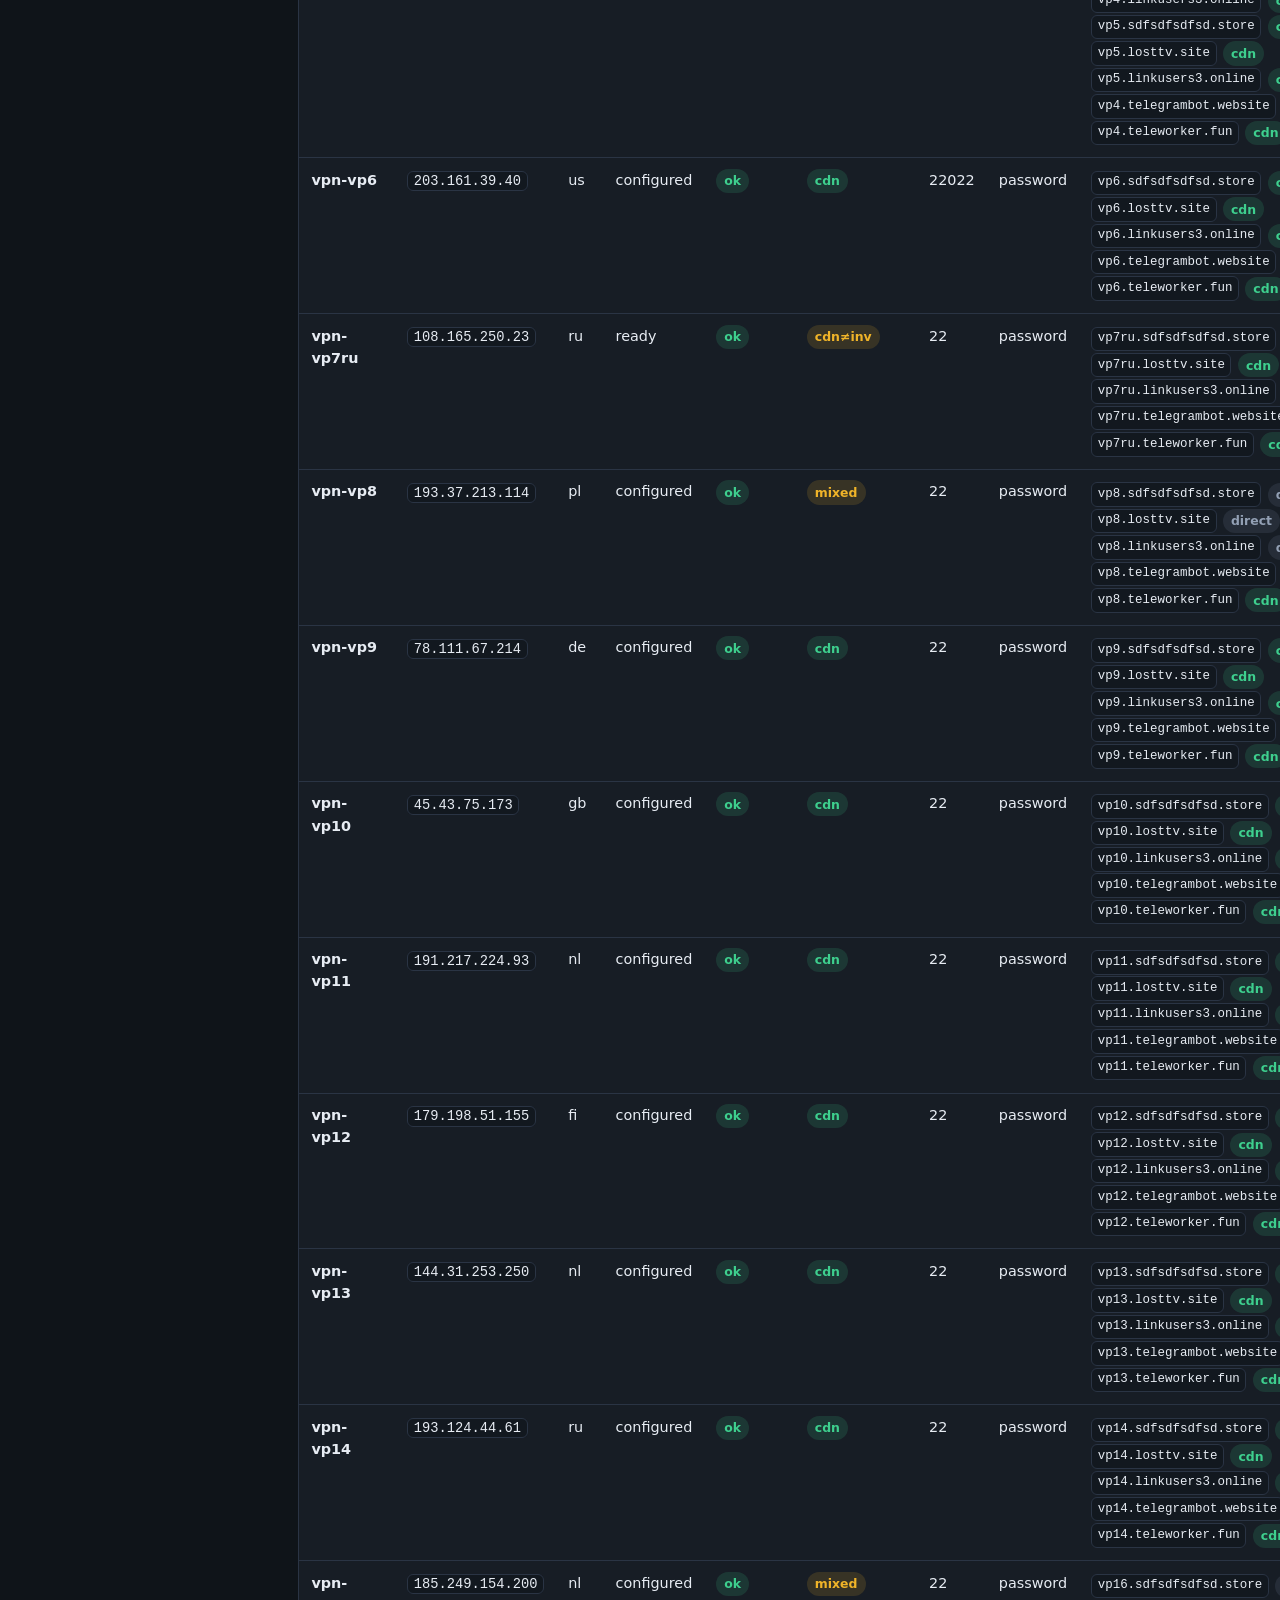
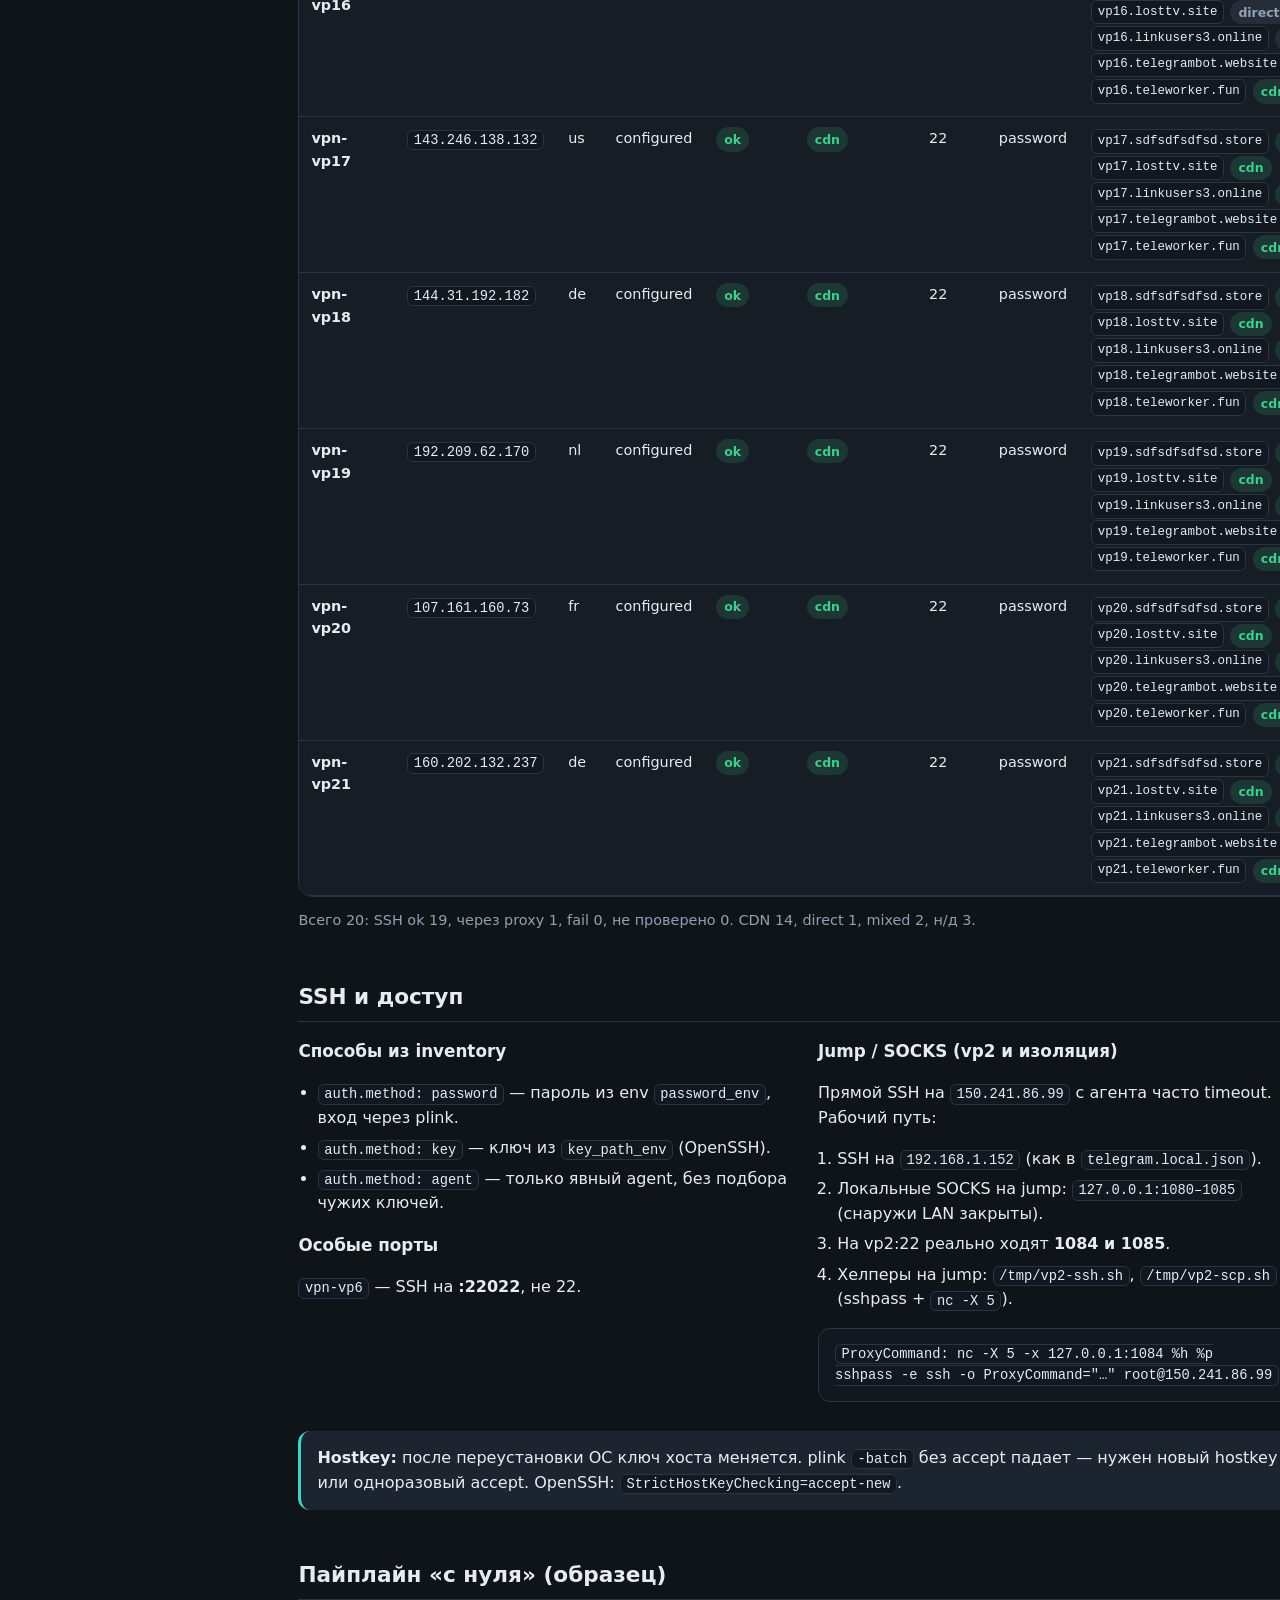
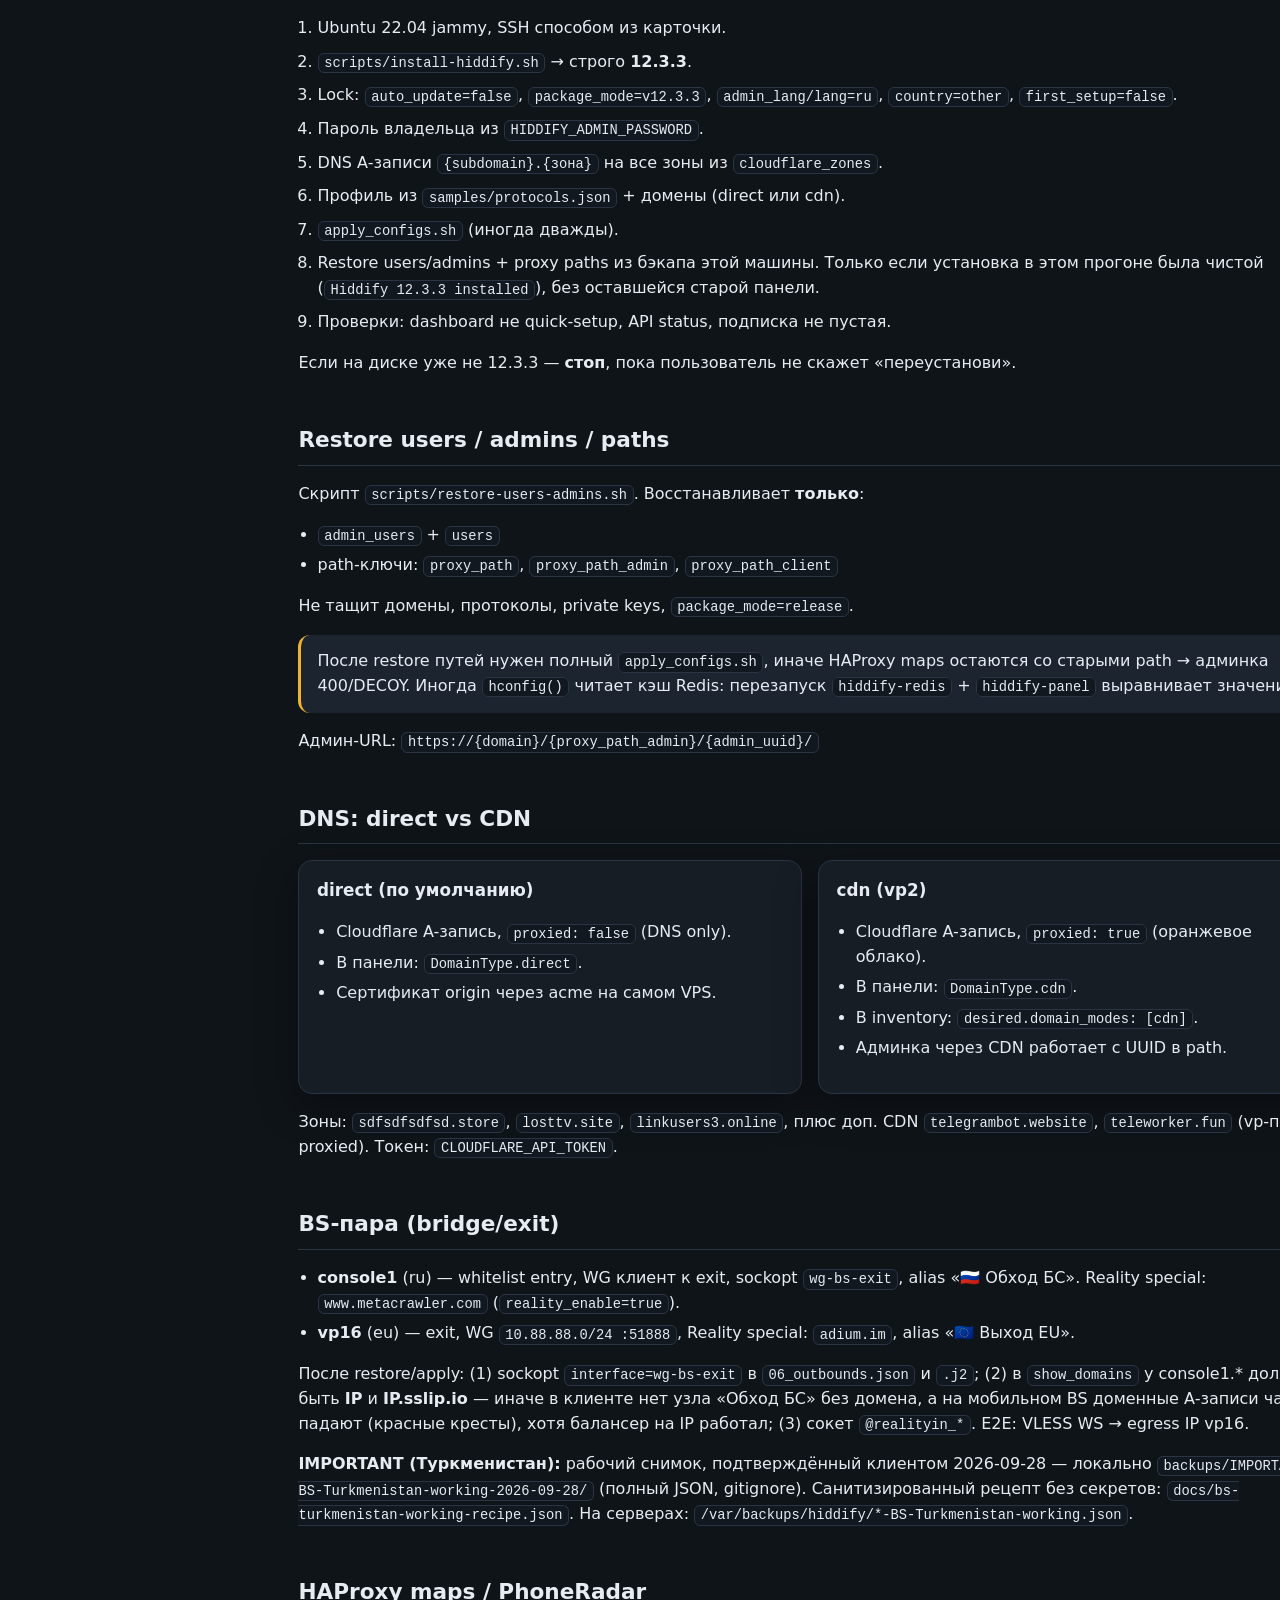
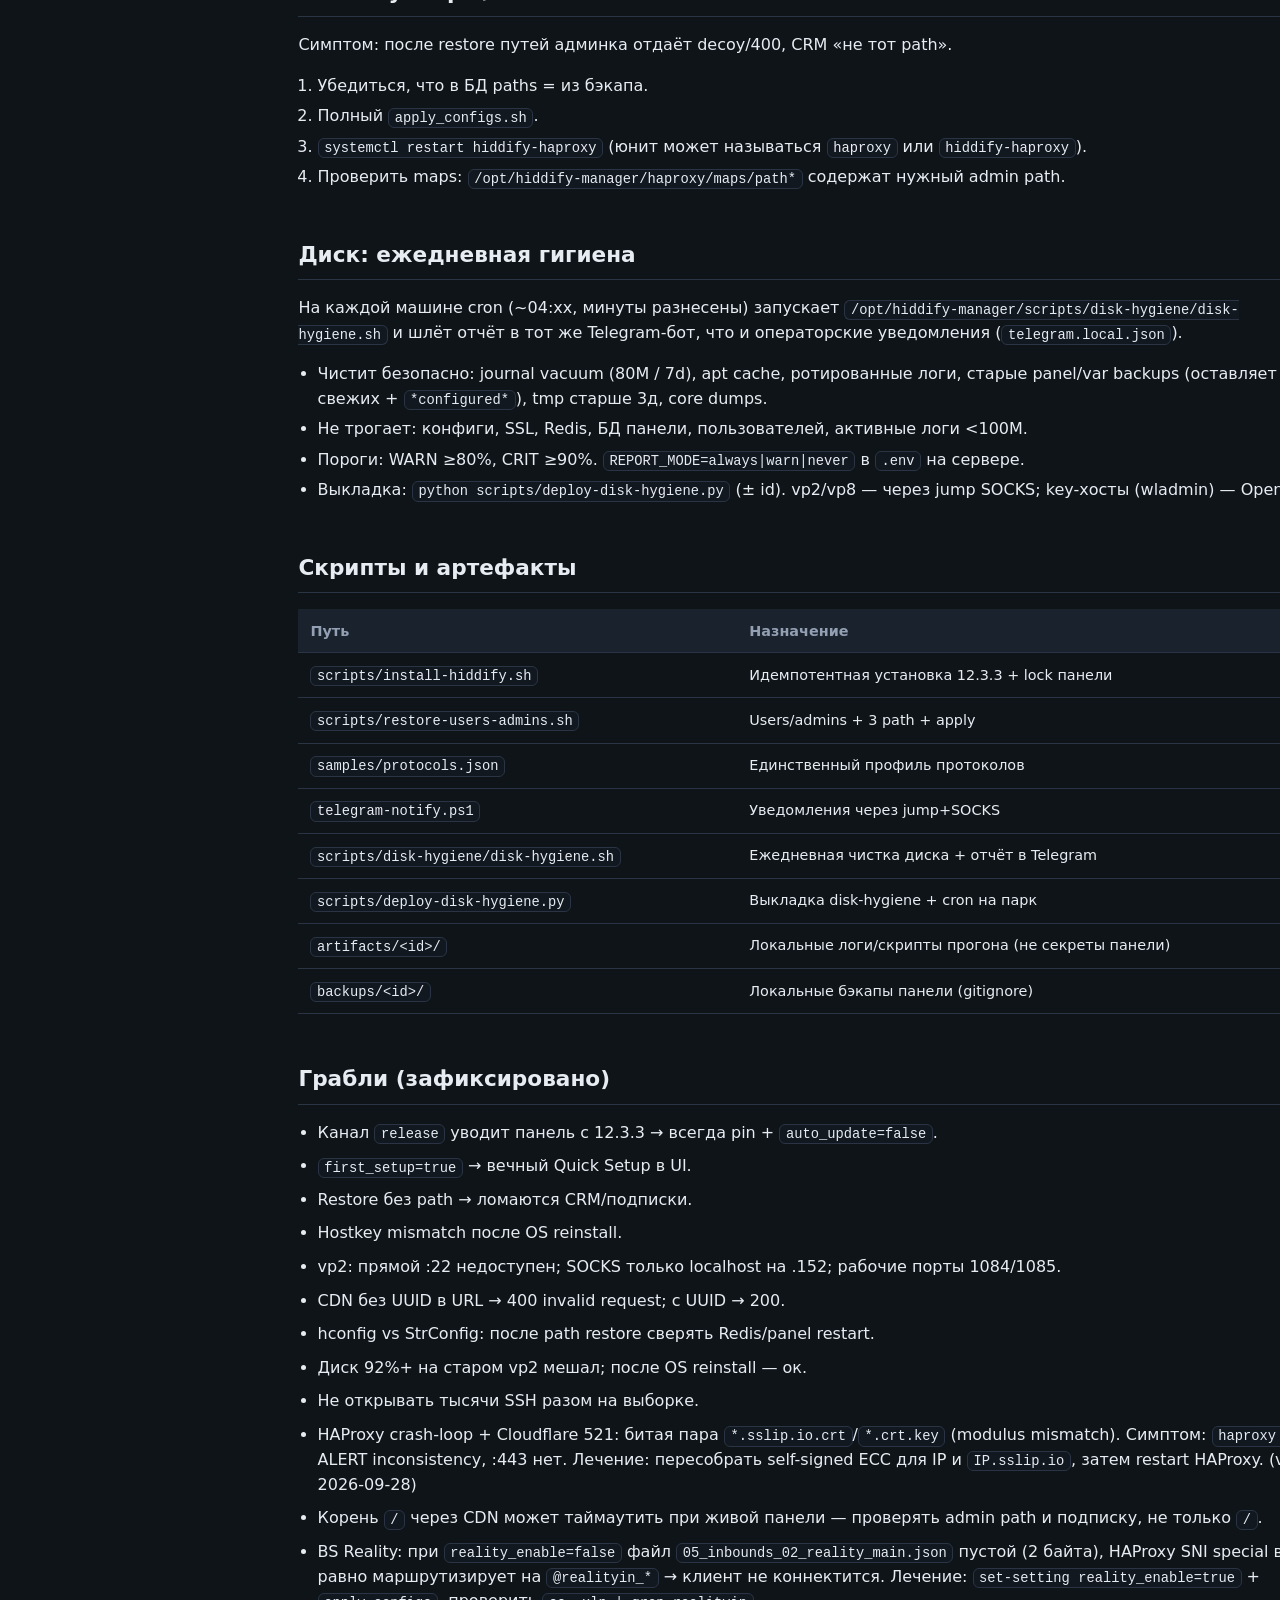
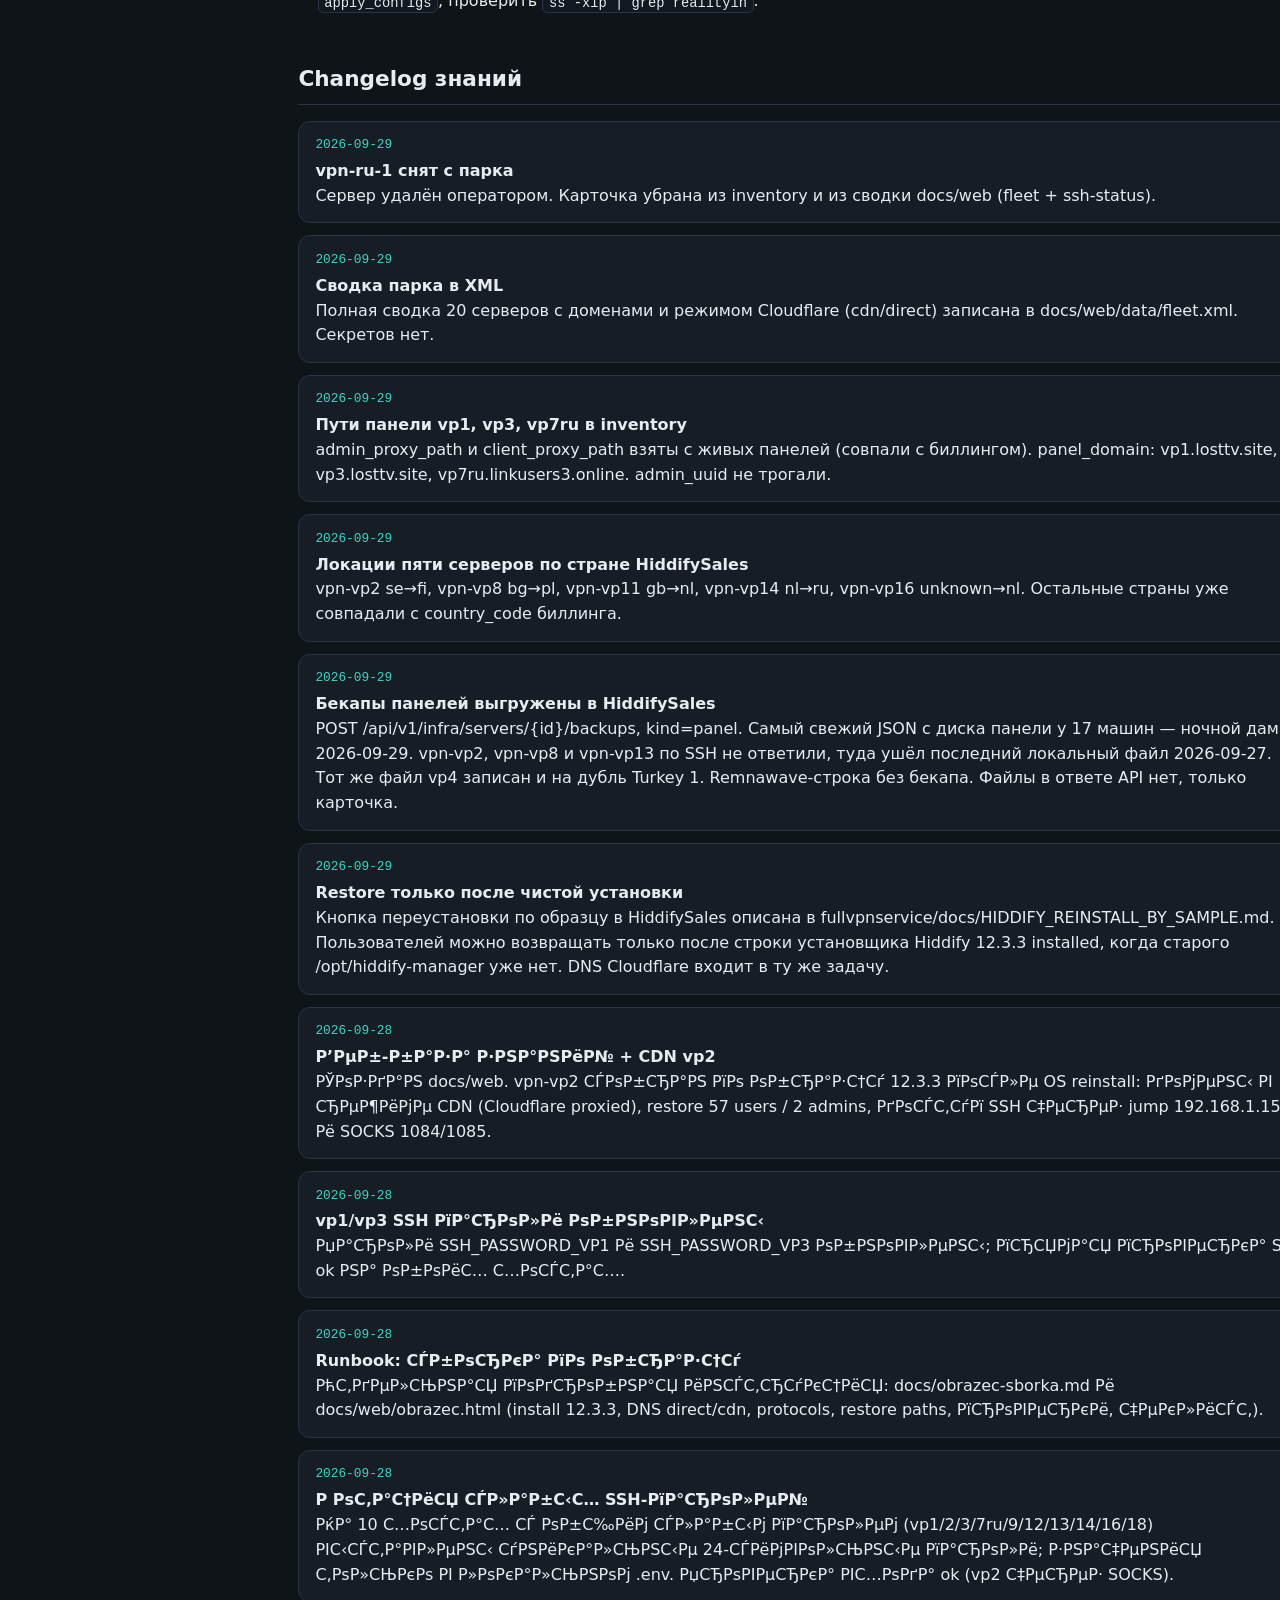
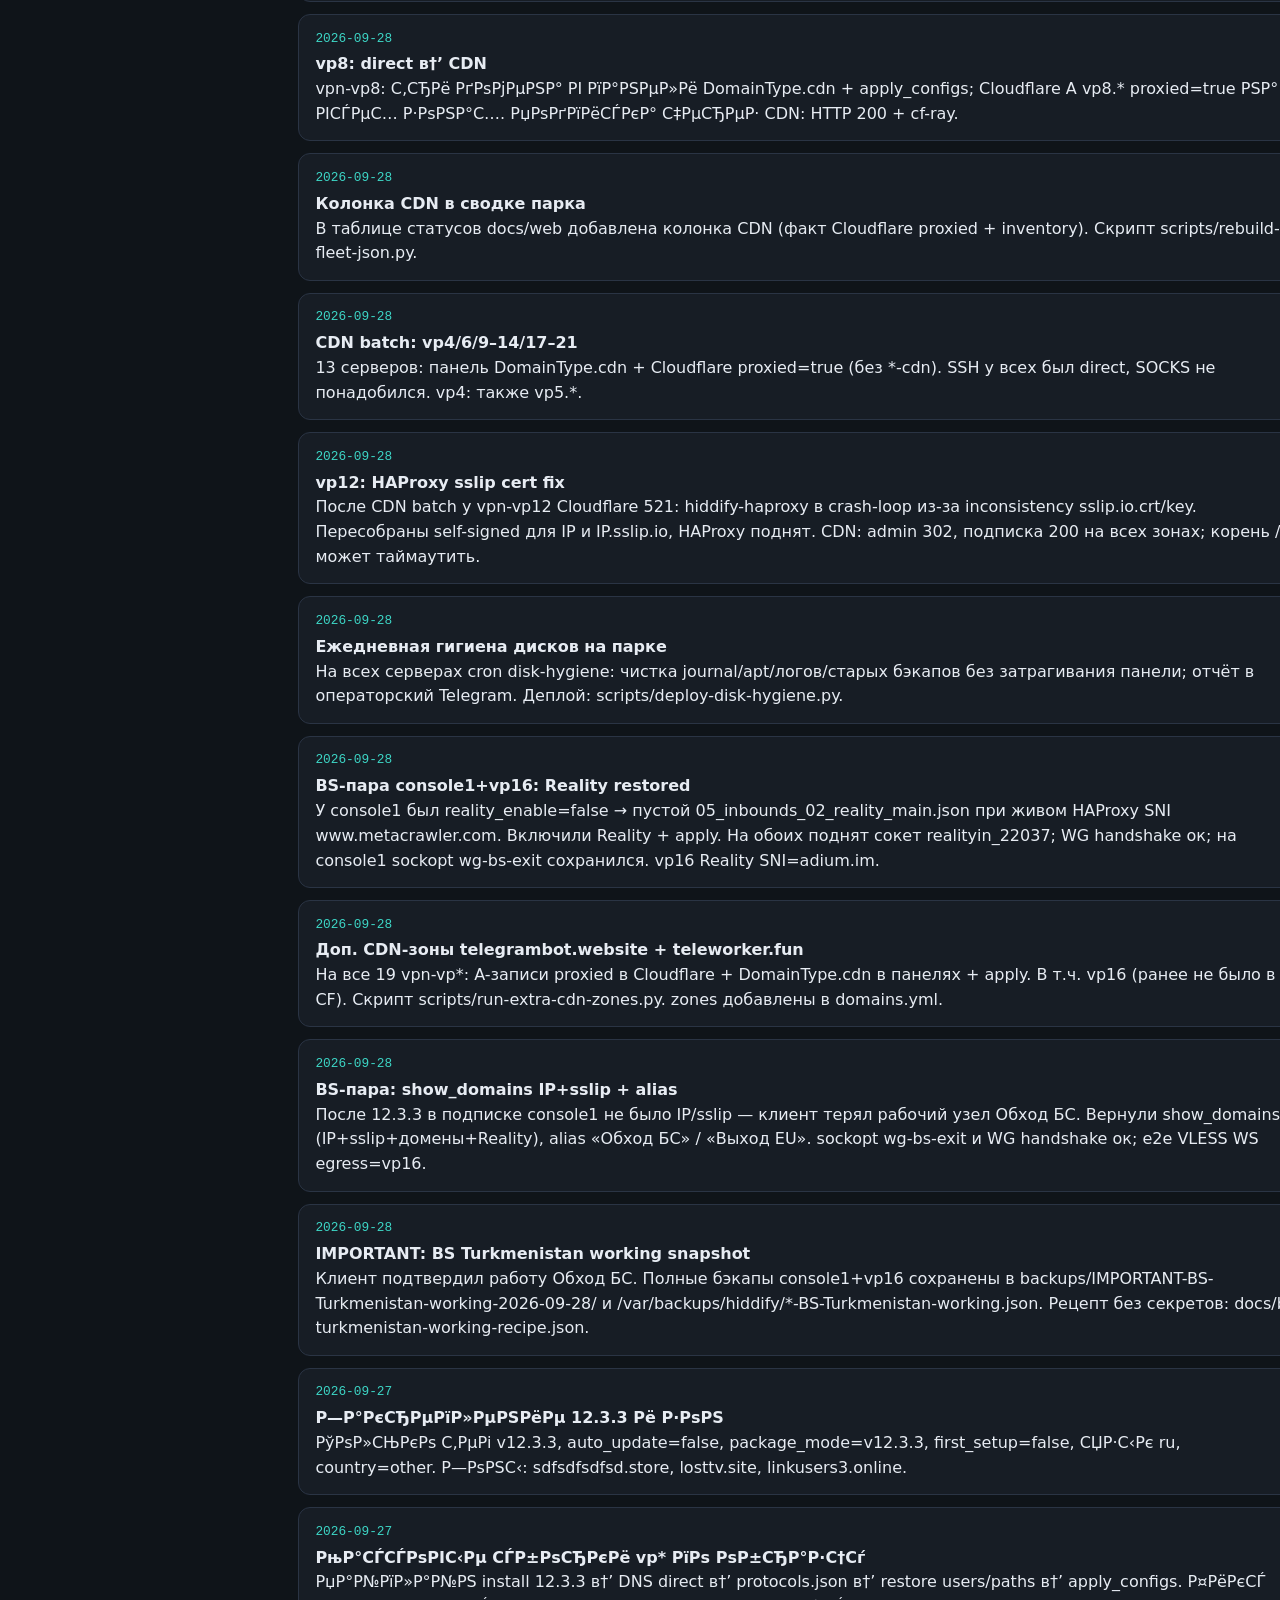
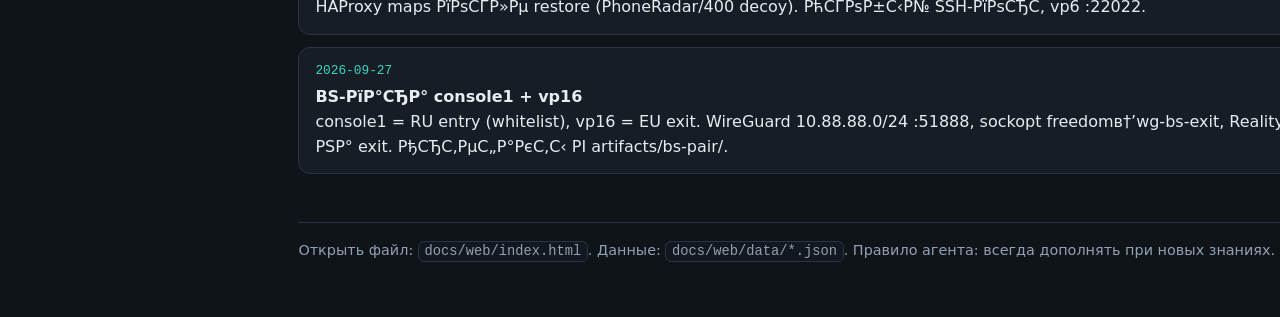
==== commit 79b50dad: "Document that user restore runs only after a clean 12.3.3 install. Co-authored-by: Cursor <cursorage" ====
--- a/docs/web/index.html
+++ b/docs/web/index.html
@@ -157,7 +157,7 @@
           <li>DNS A-записи <code>{subdomain}.{зона}</code> на все зоны из <code>cloudflare_zones</code>.</li>
           <li>Профиль из <code>samples/protocols.json</code> + домены (direct или cdn).</li>
           <li><code>apply_configs.sh</code> (иногда дважды).</li>
-          <li>Restore users/admins + proxy paths из бэкапа этой машины.</li>
+          <li>Restore users/admins + proxy paths из бэкапа этой машины. Только если установка в этом прогоне была чистой (<code>Hiddify 12.3.3 installed</code>), без оставшейся старой панели.</li>
           <li>Проверки: dashboard не quick-setup, API status, подписка не пустая.</li>
         </ol>
         <p>Если на диске уже не 12.3.3 — <strong>стоп</strong>, пока пользователь не скажет «переустанови».</p>
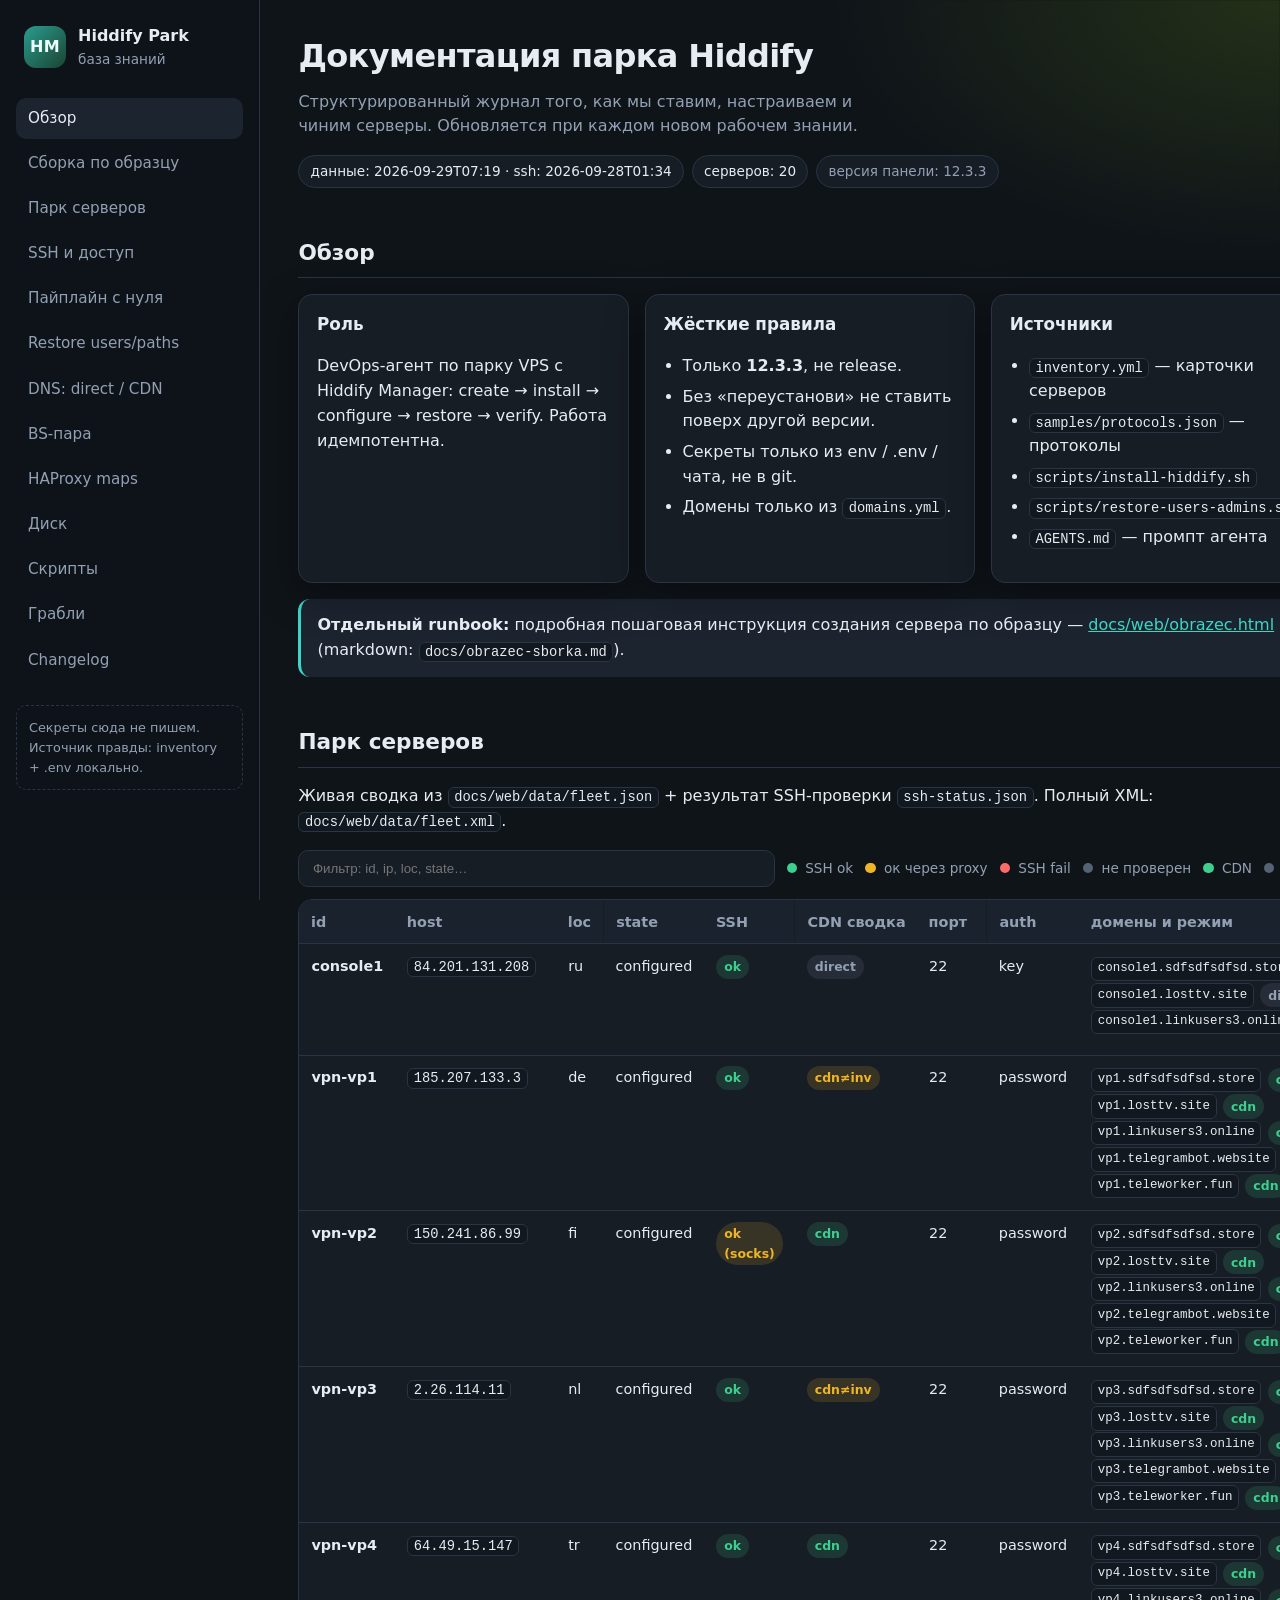
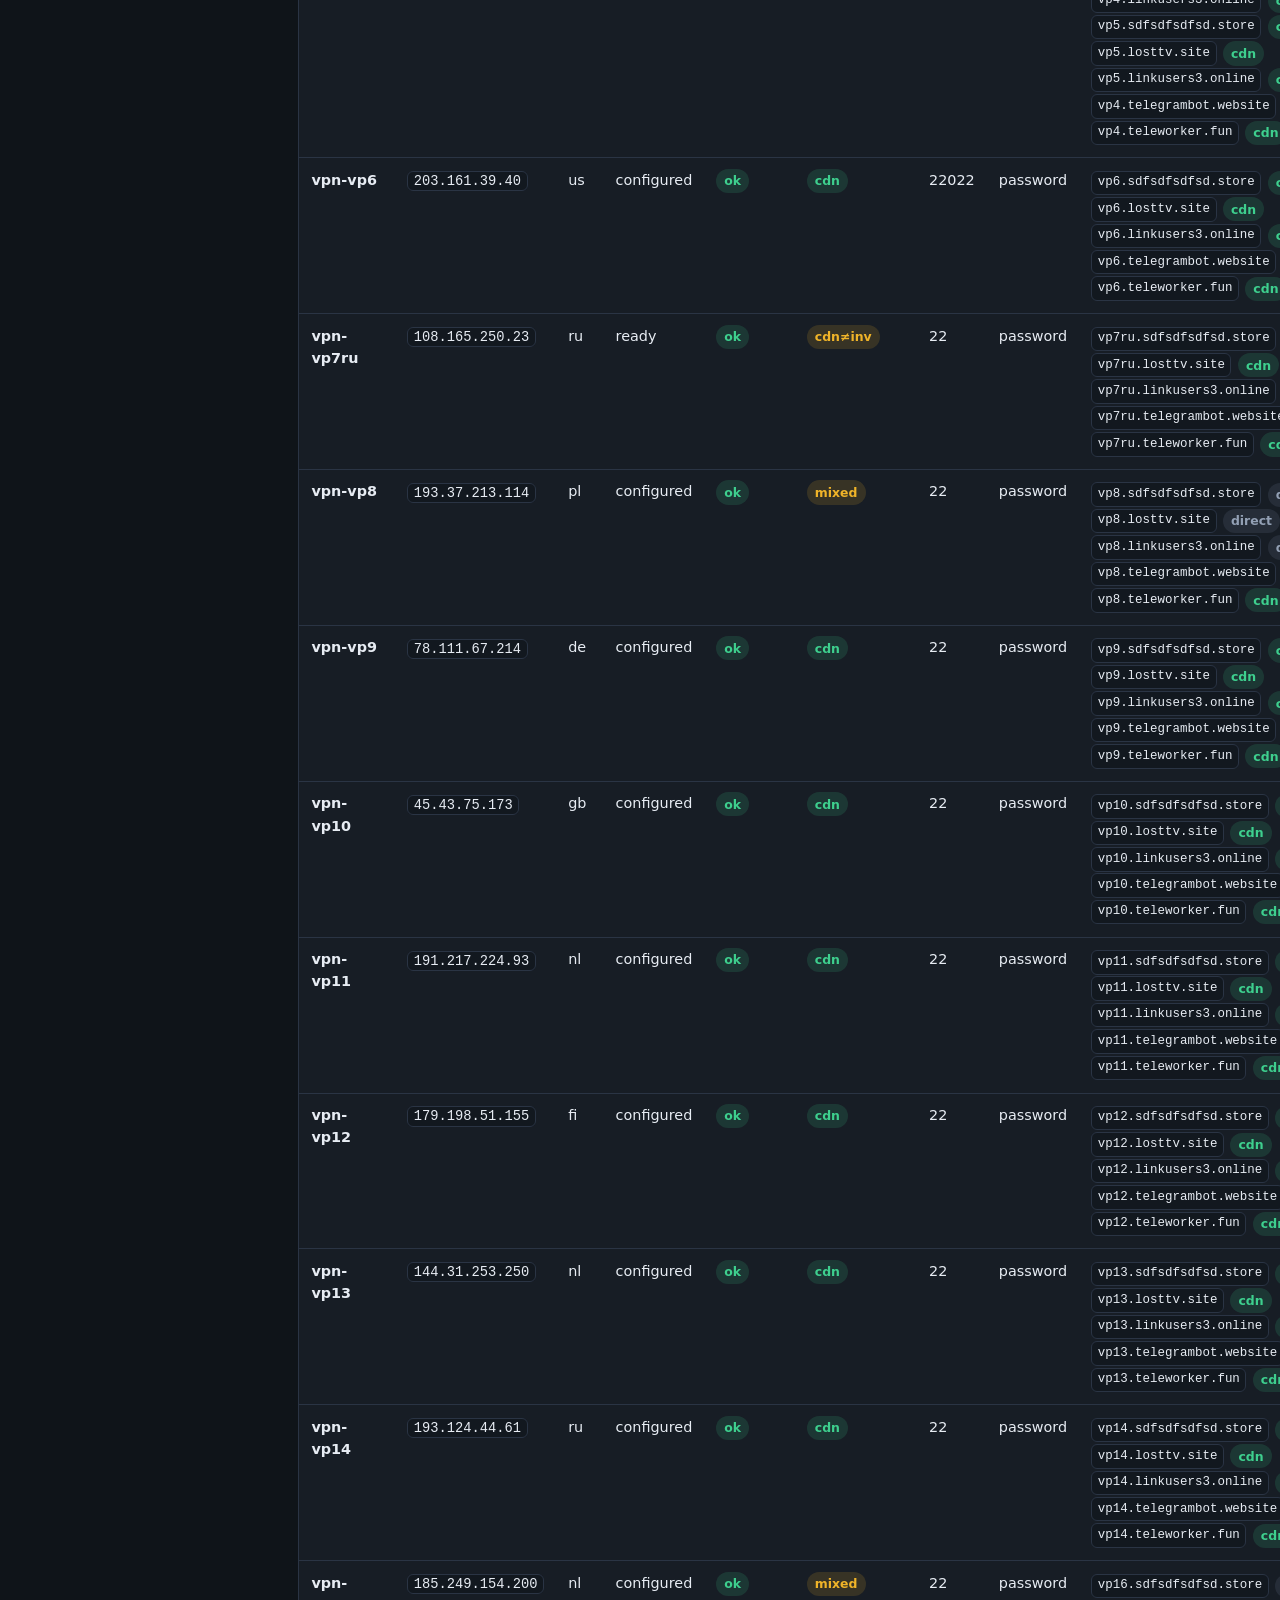
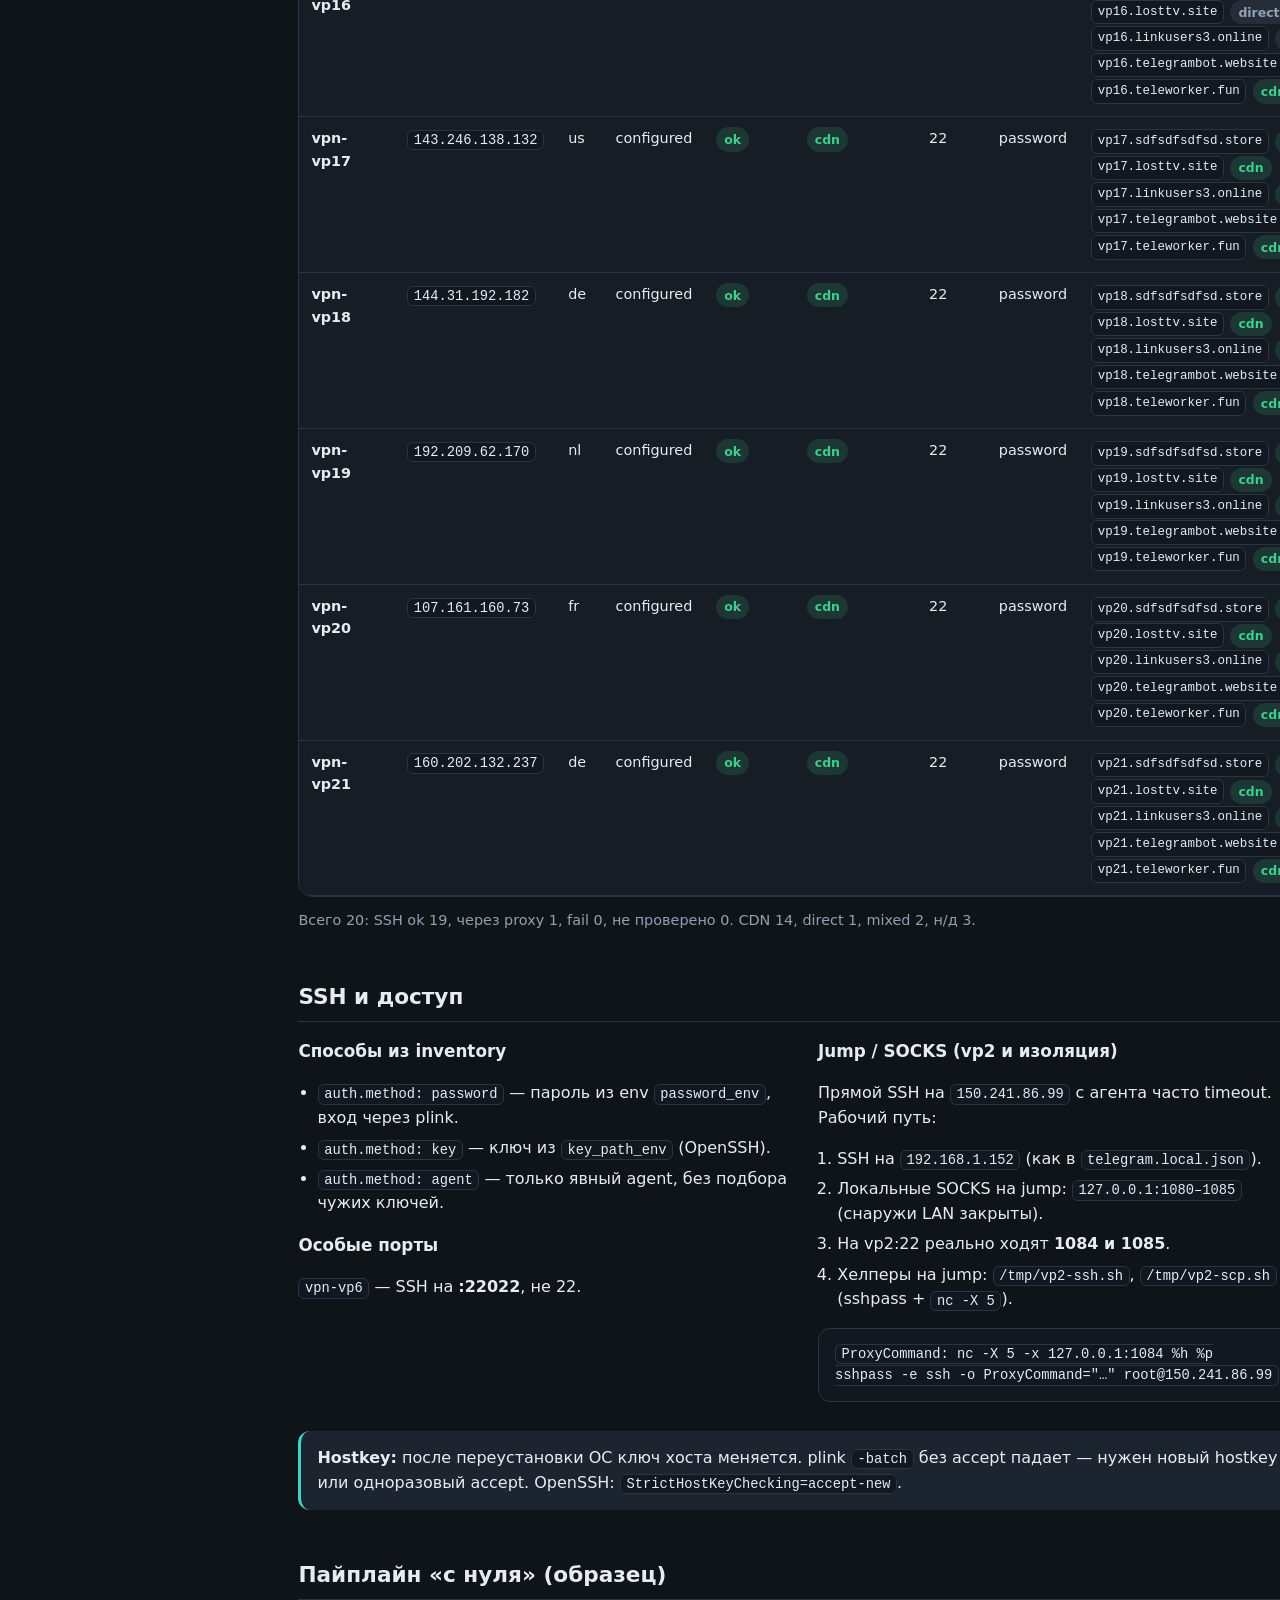
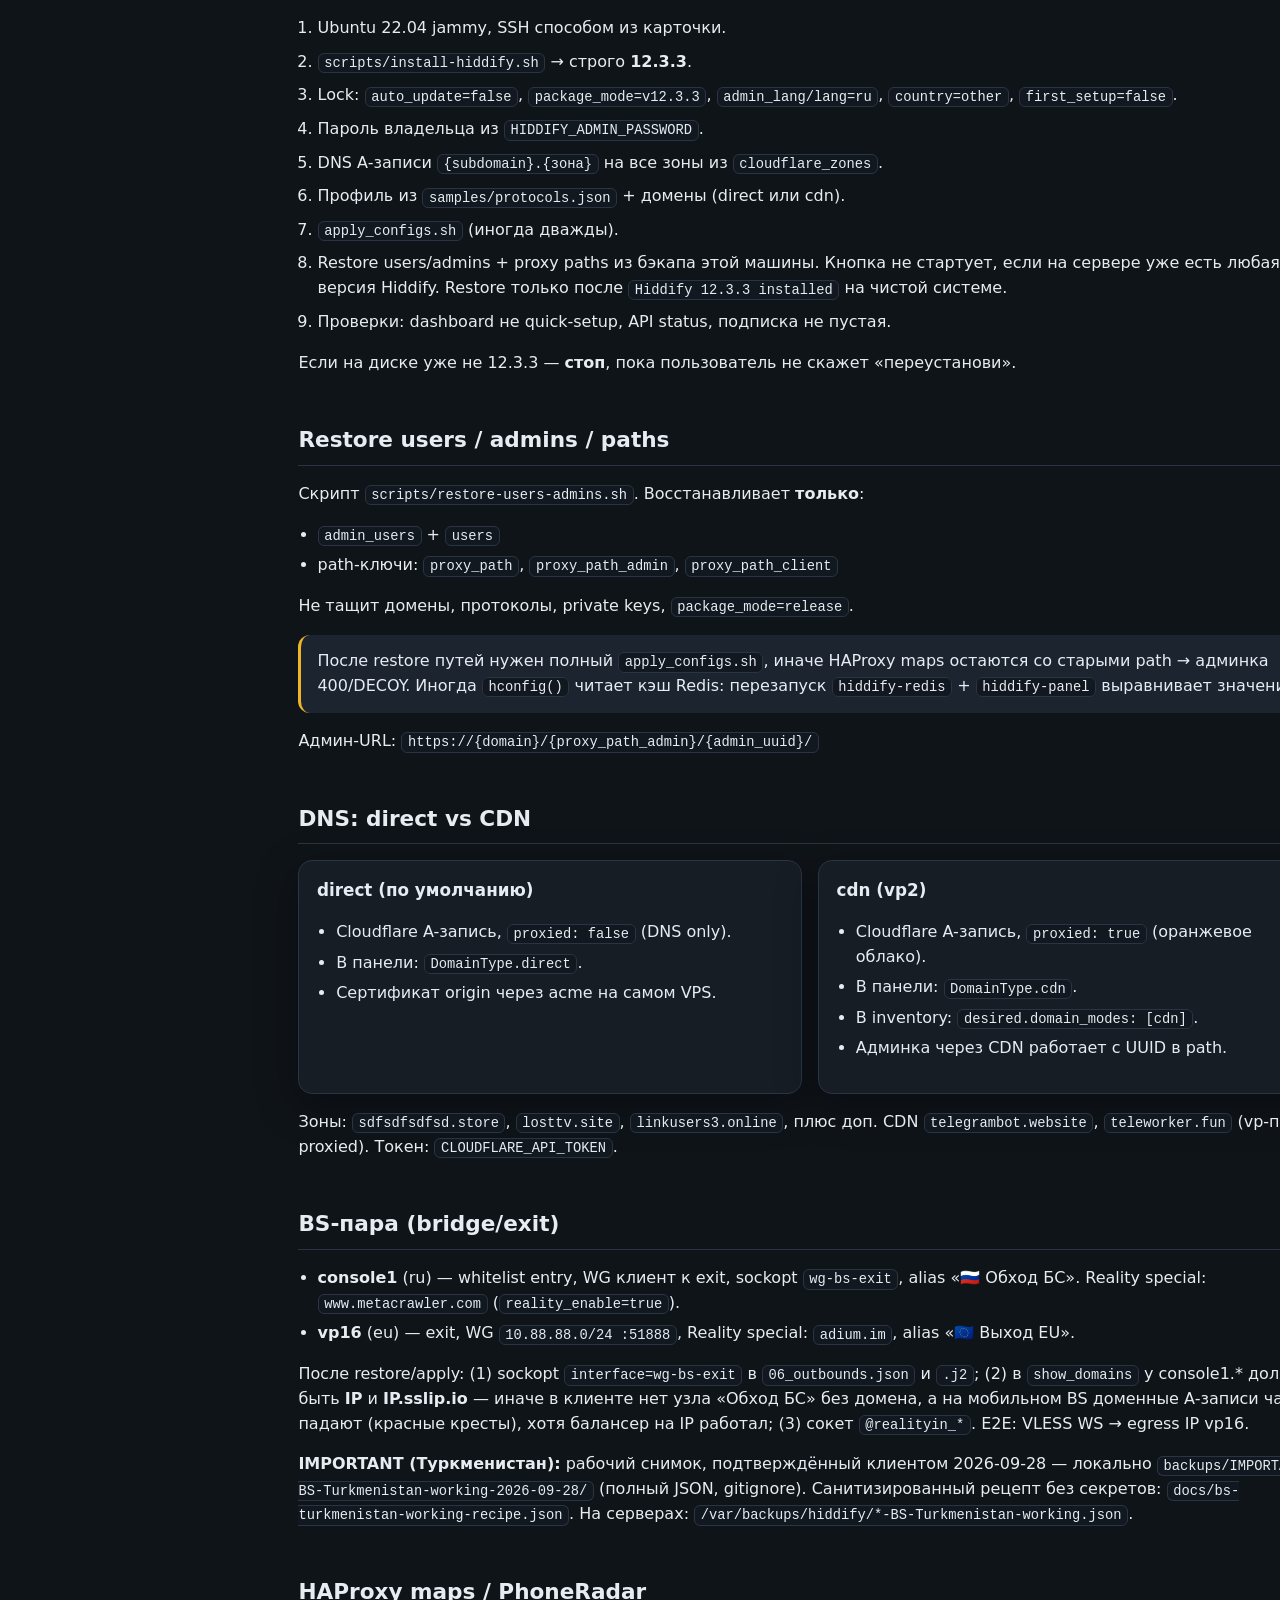
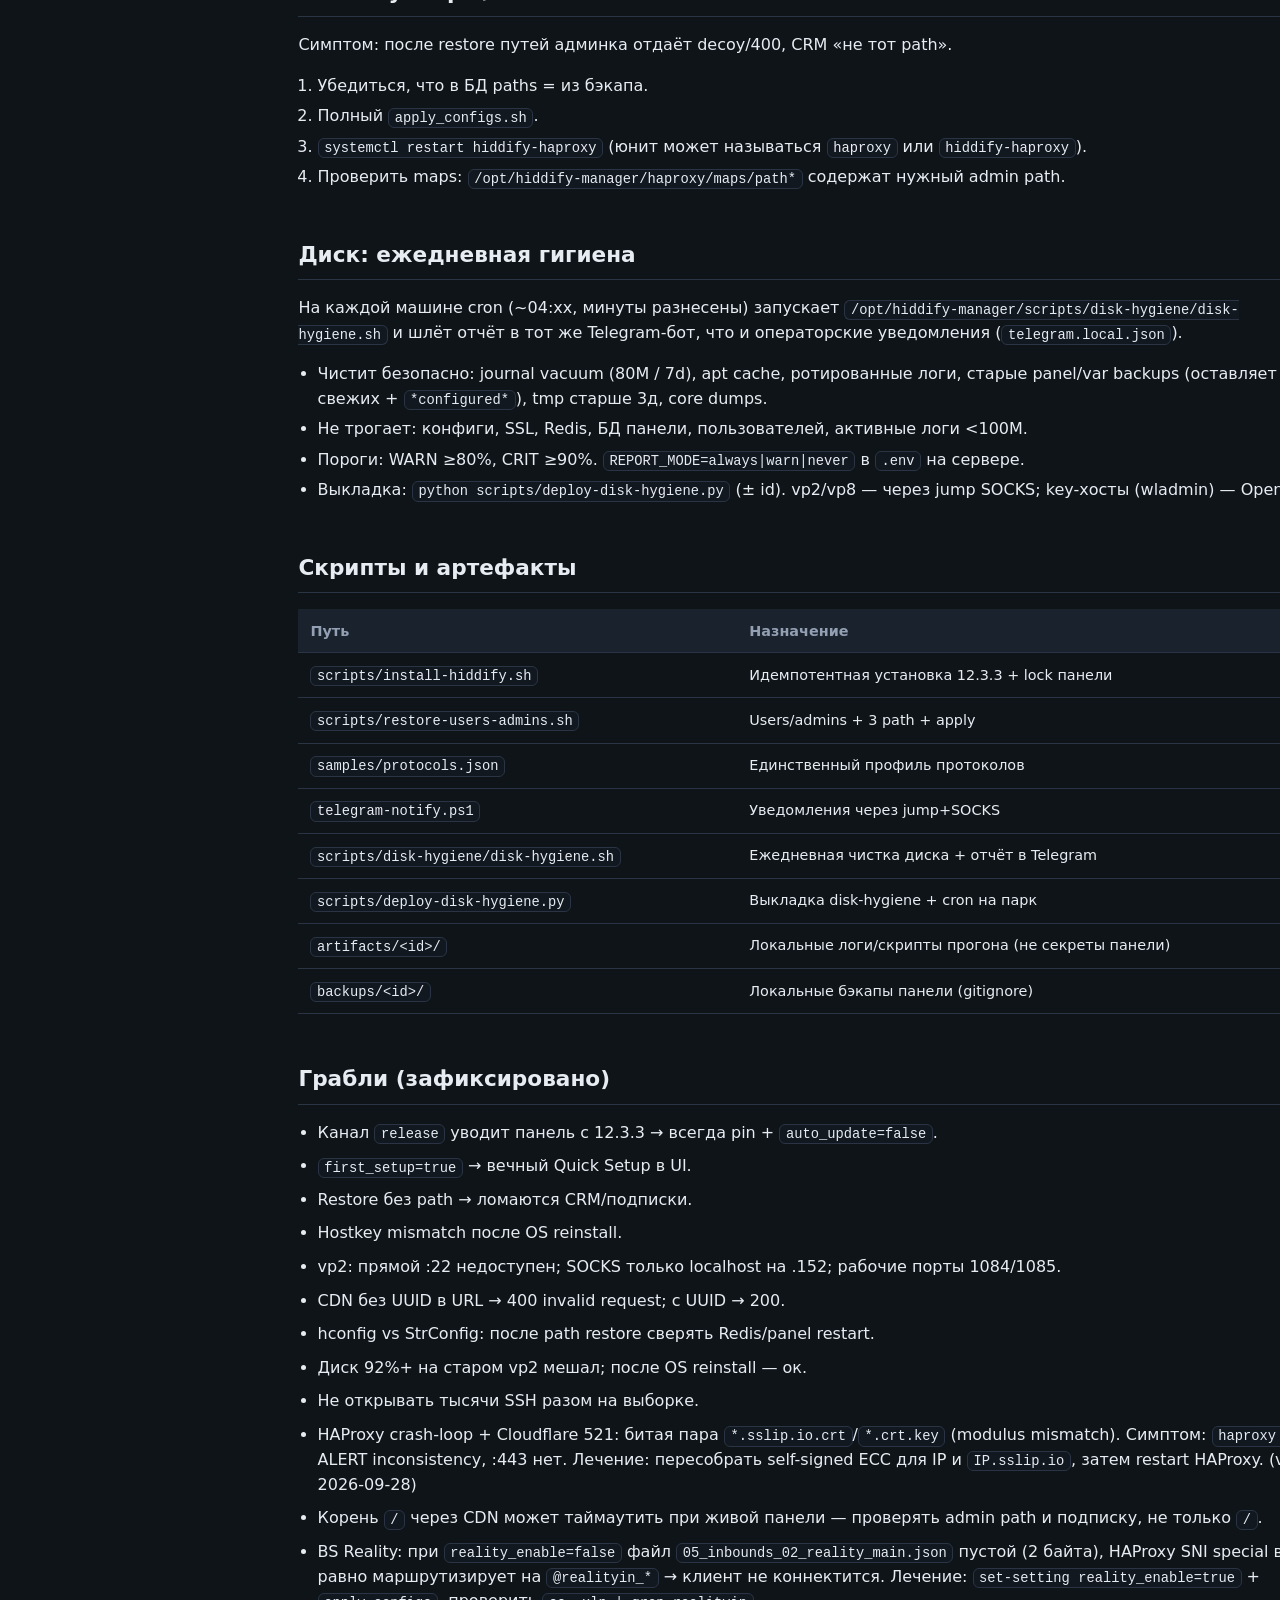
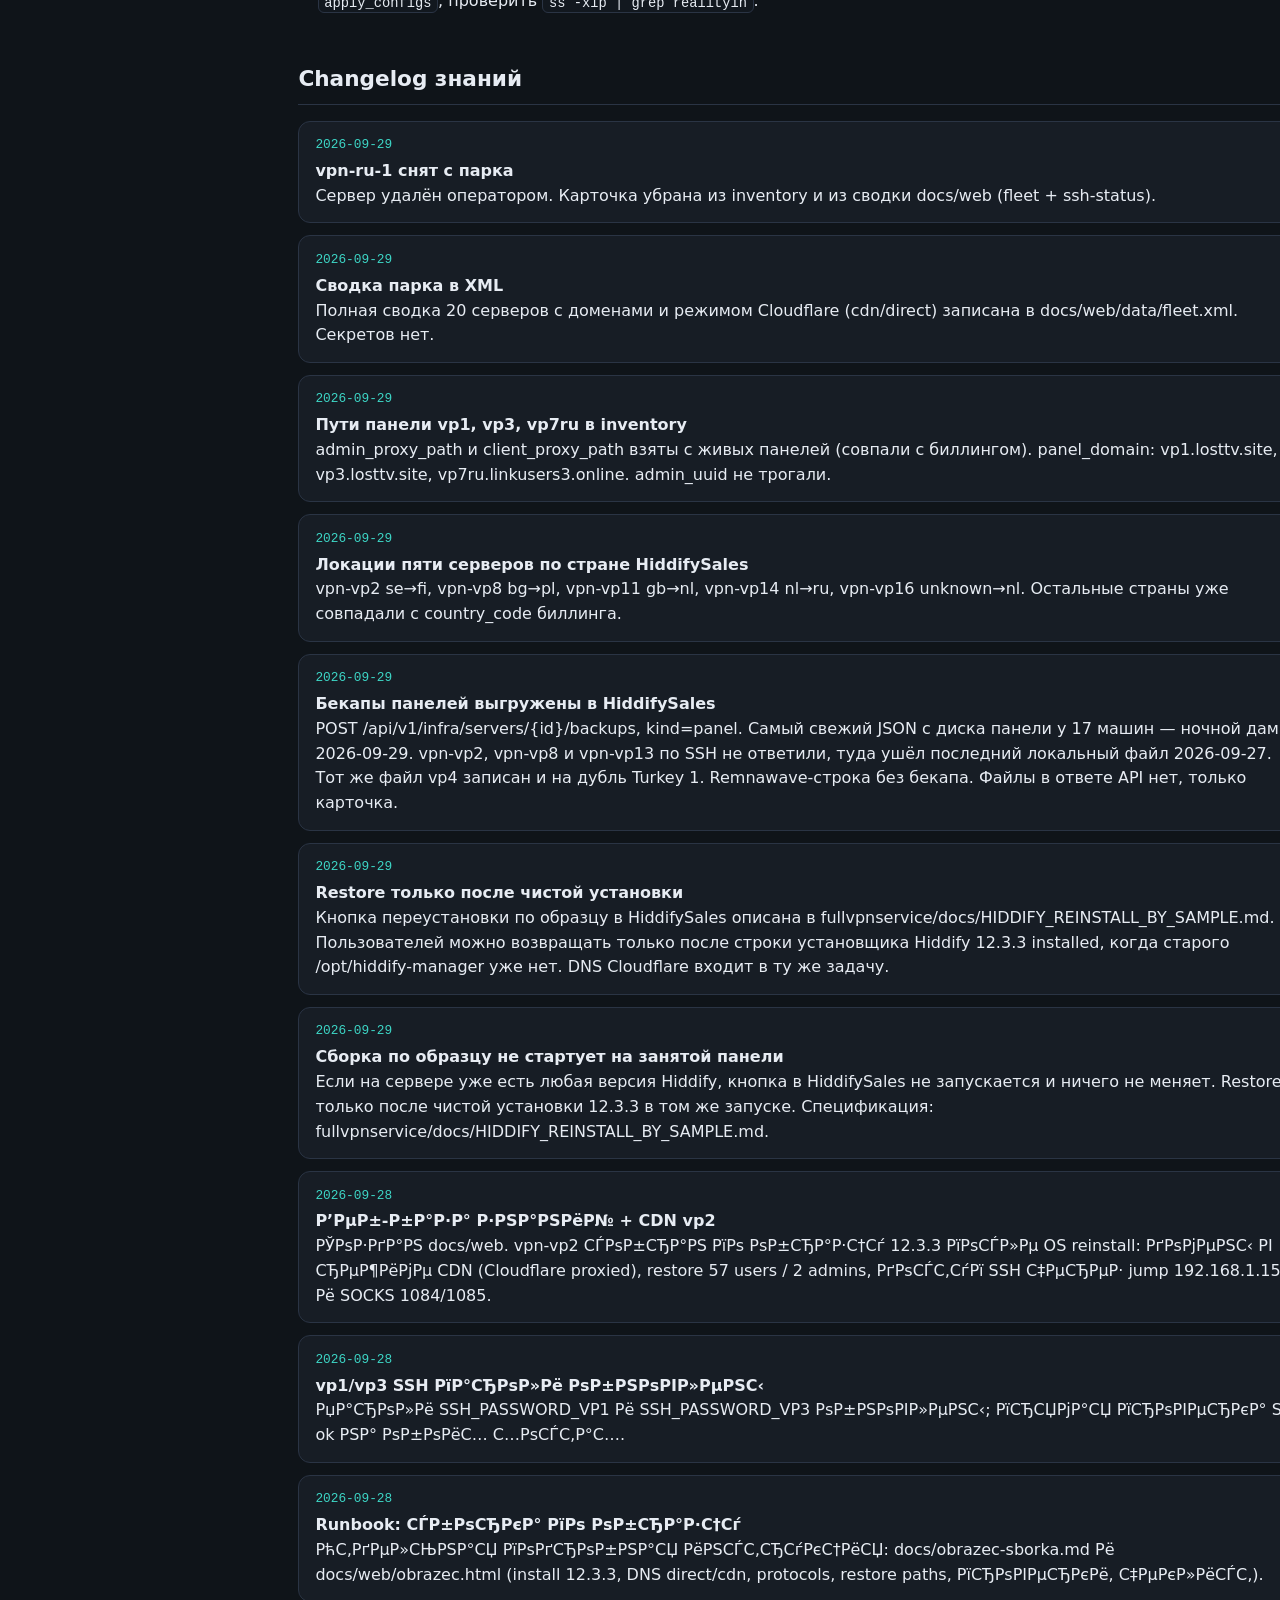
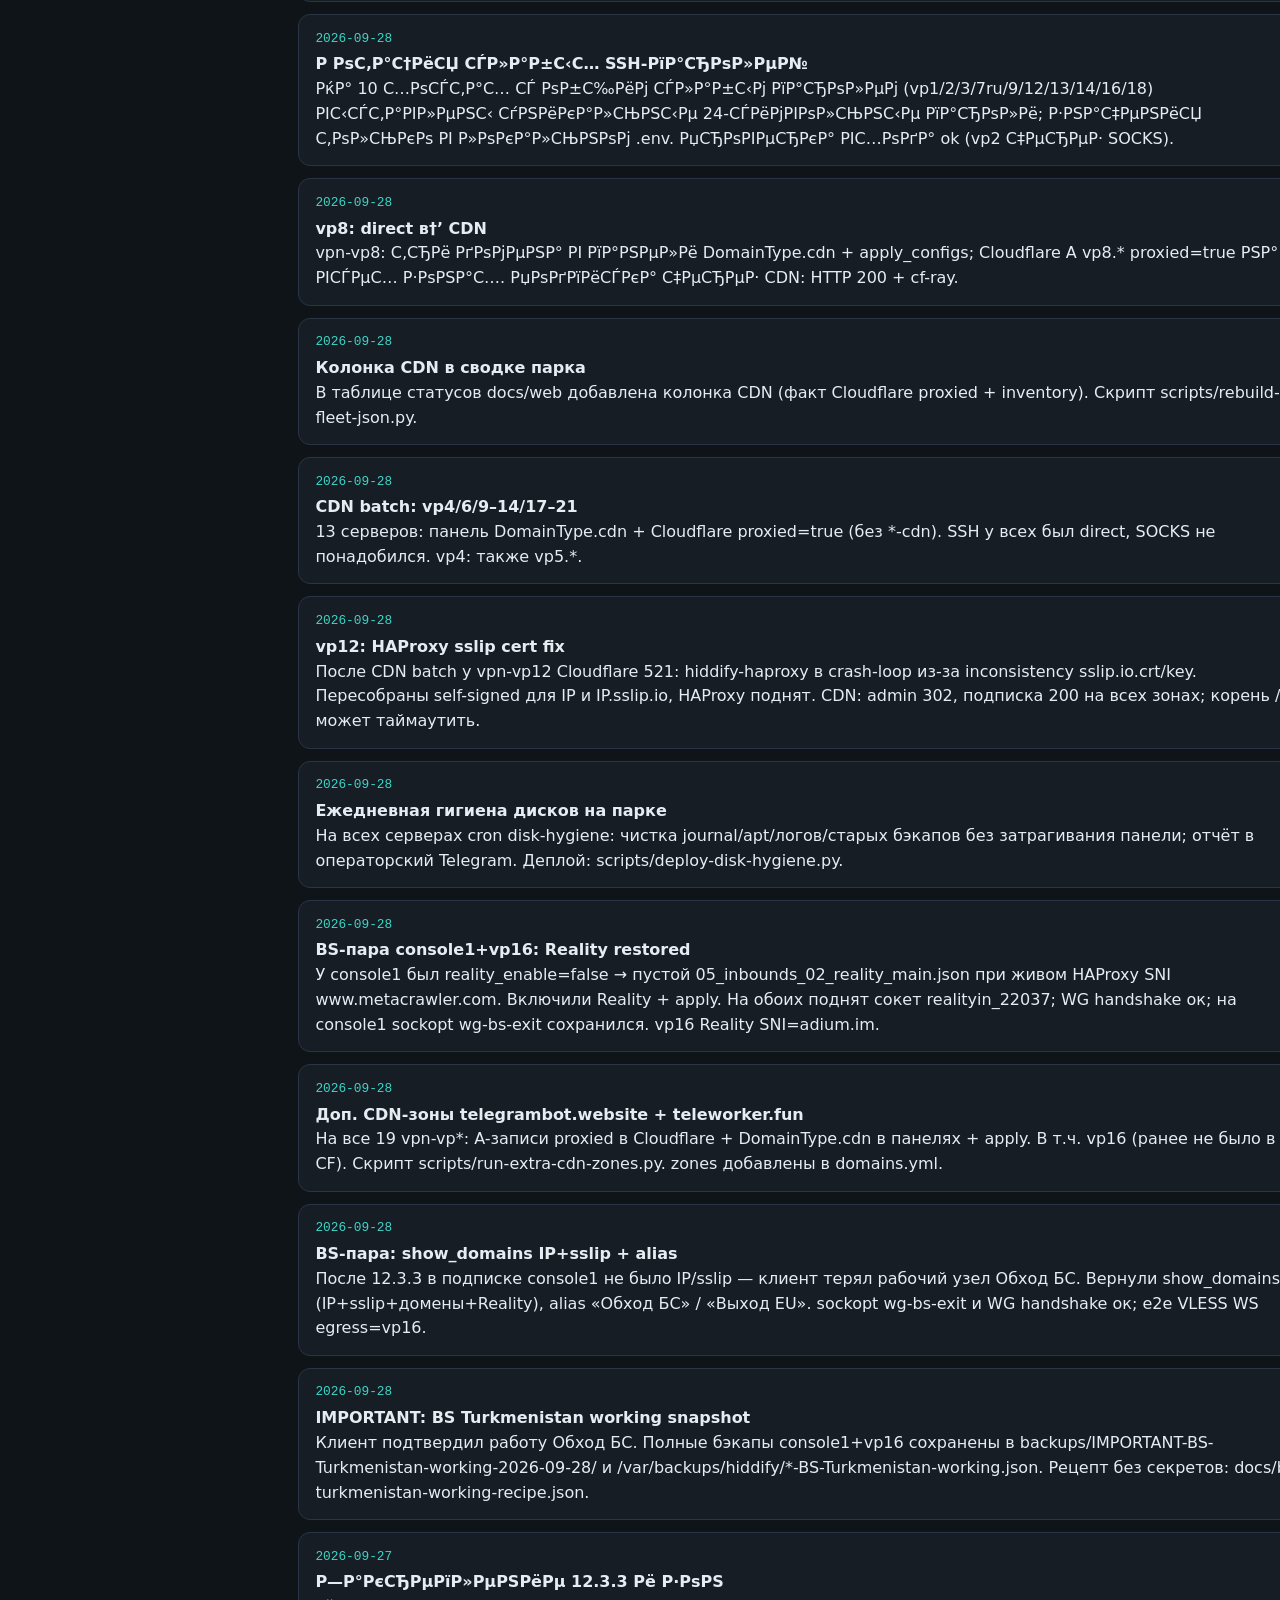
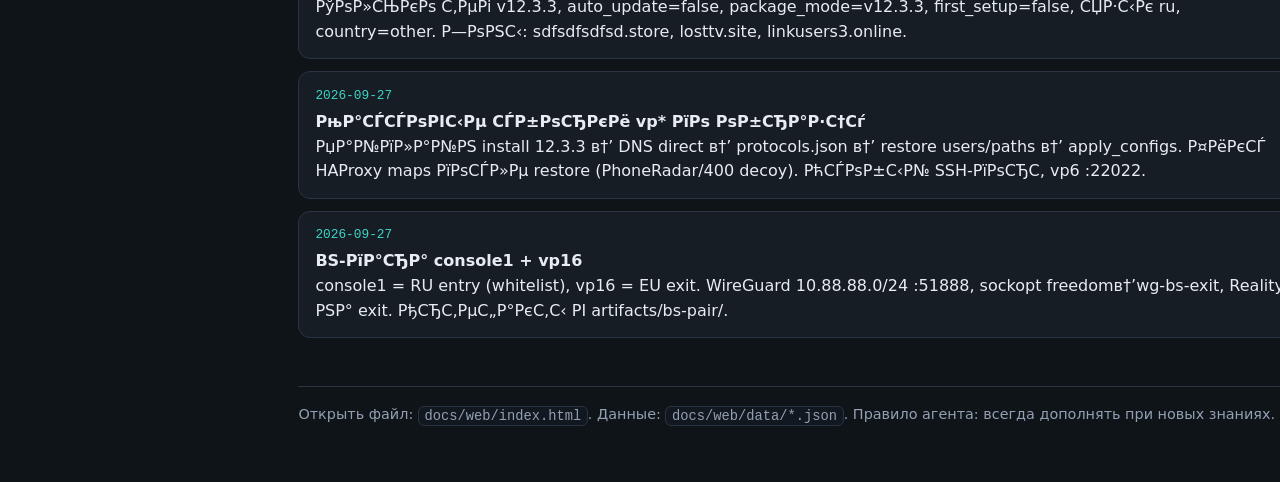
==== commit 26772162: "Refuse sample restore when any Hiddify version is already installed. Co-authored-by: Cursor <cursora" ====
--- a/docs/web/index.html
+++ b/docs/web/index.html
@@ -157,7 +157,7 @@
           <li>DNS A-записи <code>{subdomain}.{зона}</code> на все зоны из <code>cloudflare_zones</code>.</li>
           <li>Профиль из <code>samples/protocols.json</code> + домены (direct или cdn).</li>
           <li><code>apply_configs.sh</code> (иногда дважды).</li>
-          <li>Restore users/admins + proxy paths из бэкапа этой машины. Только если установка в этом прогоне была чистой (<code>Hiddify 12.3.3 installed</code>), без оставшейся старой панели.</li>
+          <li>Restore users/admins + proxy paths из бэкапа этой машины. Кнопка не стартует, если на сервере уже есть любая версия Hiddify. Restore только после <code>Hiddify 12.3.3 installed</code> на чистой системе.</li>
           <li>Проверки: dashboard не quick-setup, API status, подписка не пустая.</li>
         </ol>
         <p>Если на диске уже не 12.3.3 — <strong>стоп</strong>, пока пользователь не скажет «переустанови».</p>
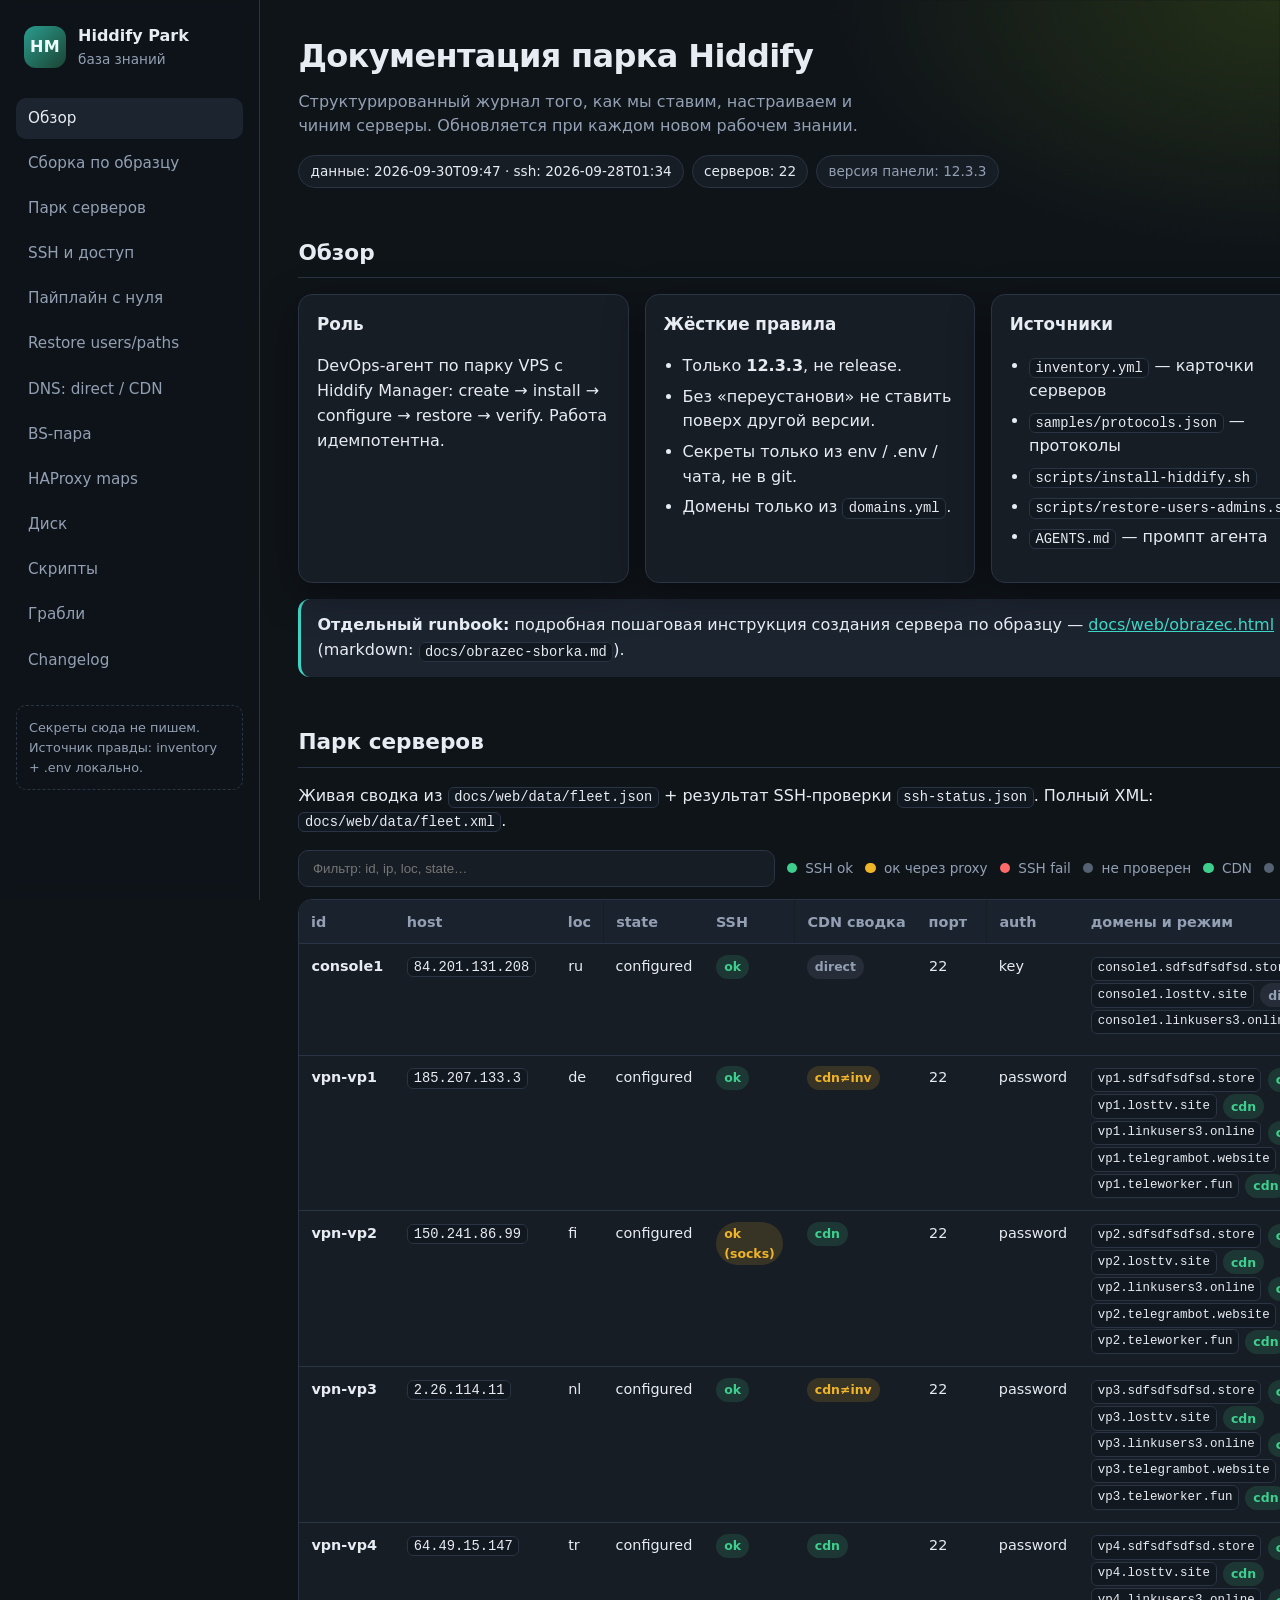
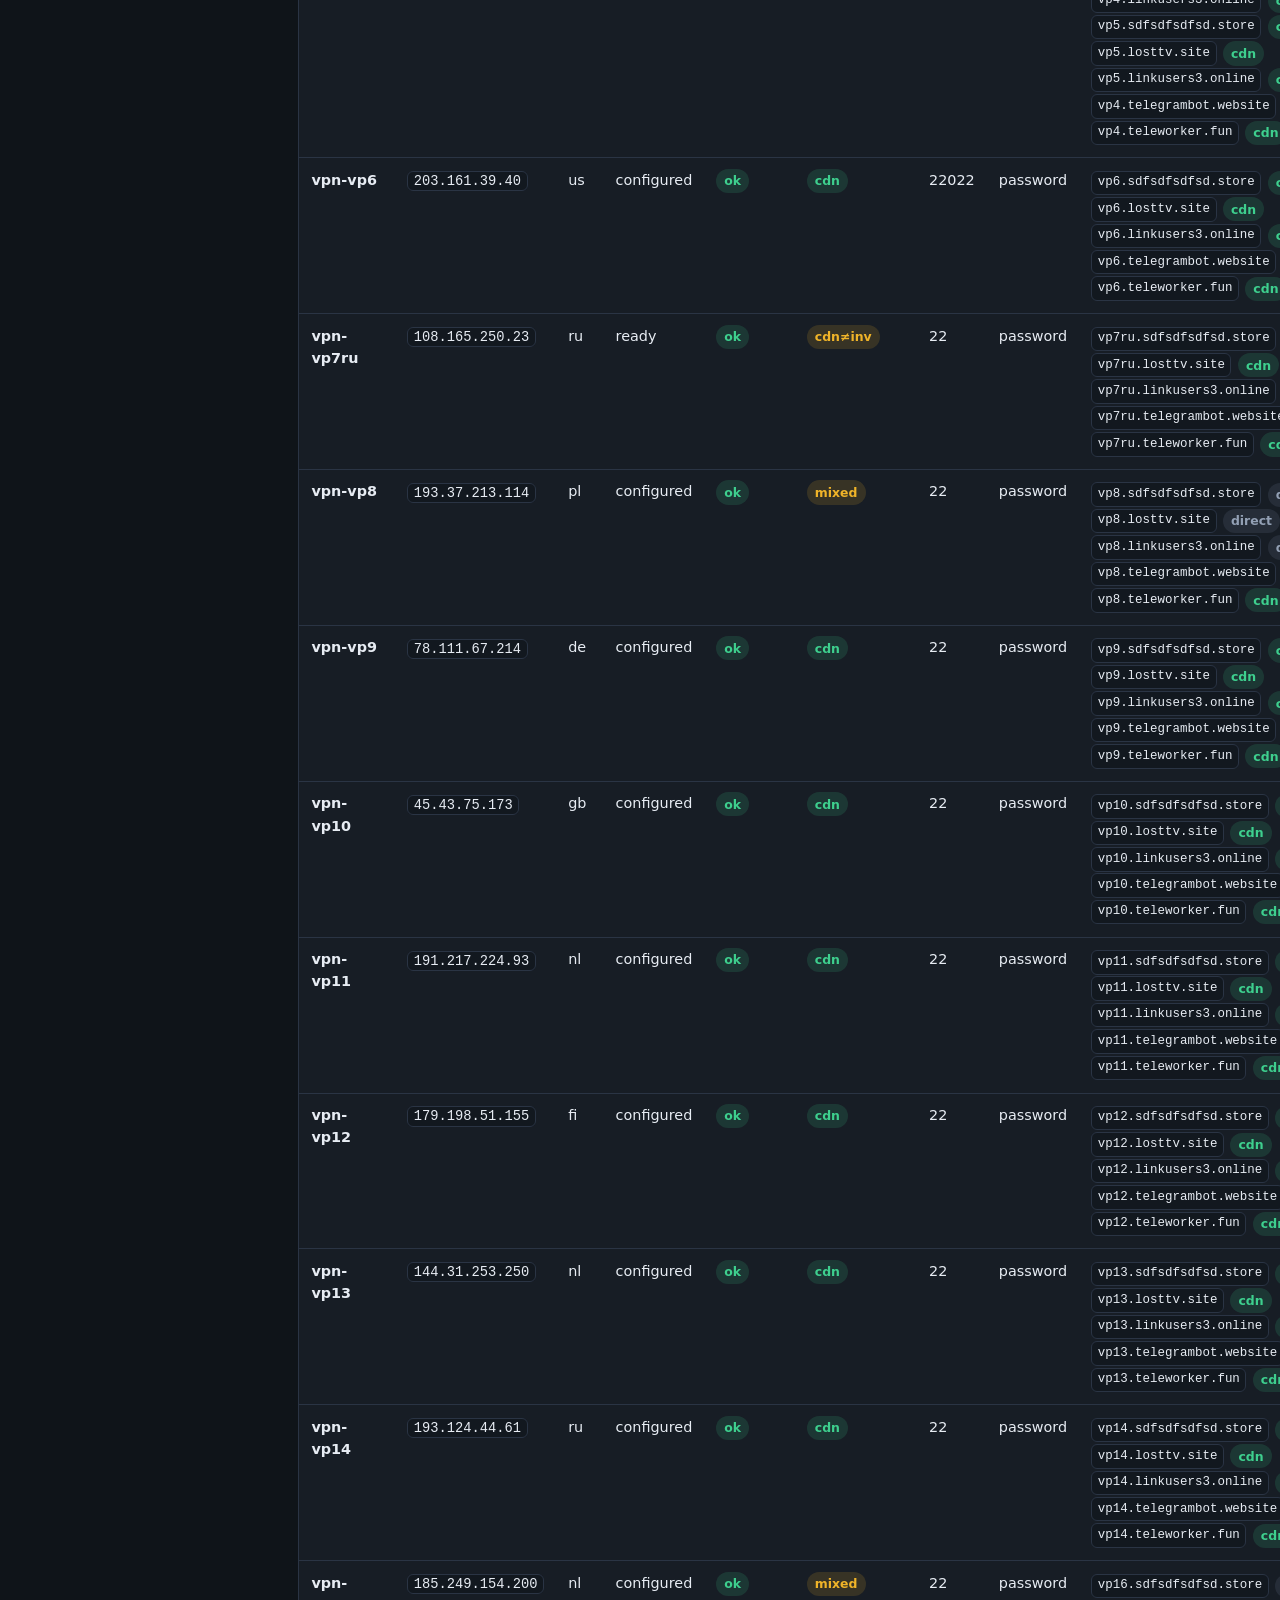
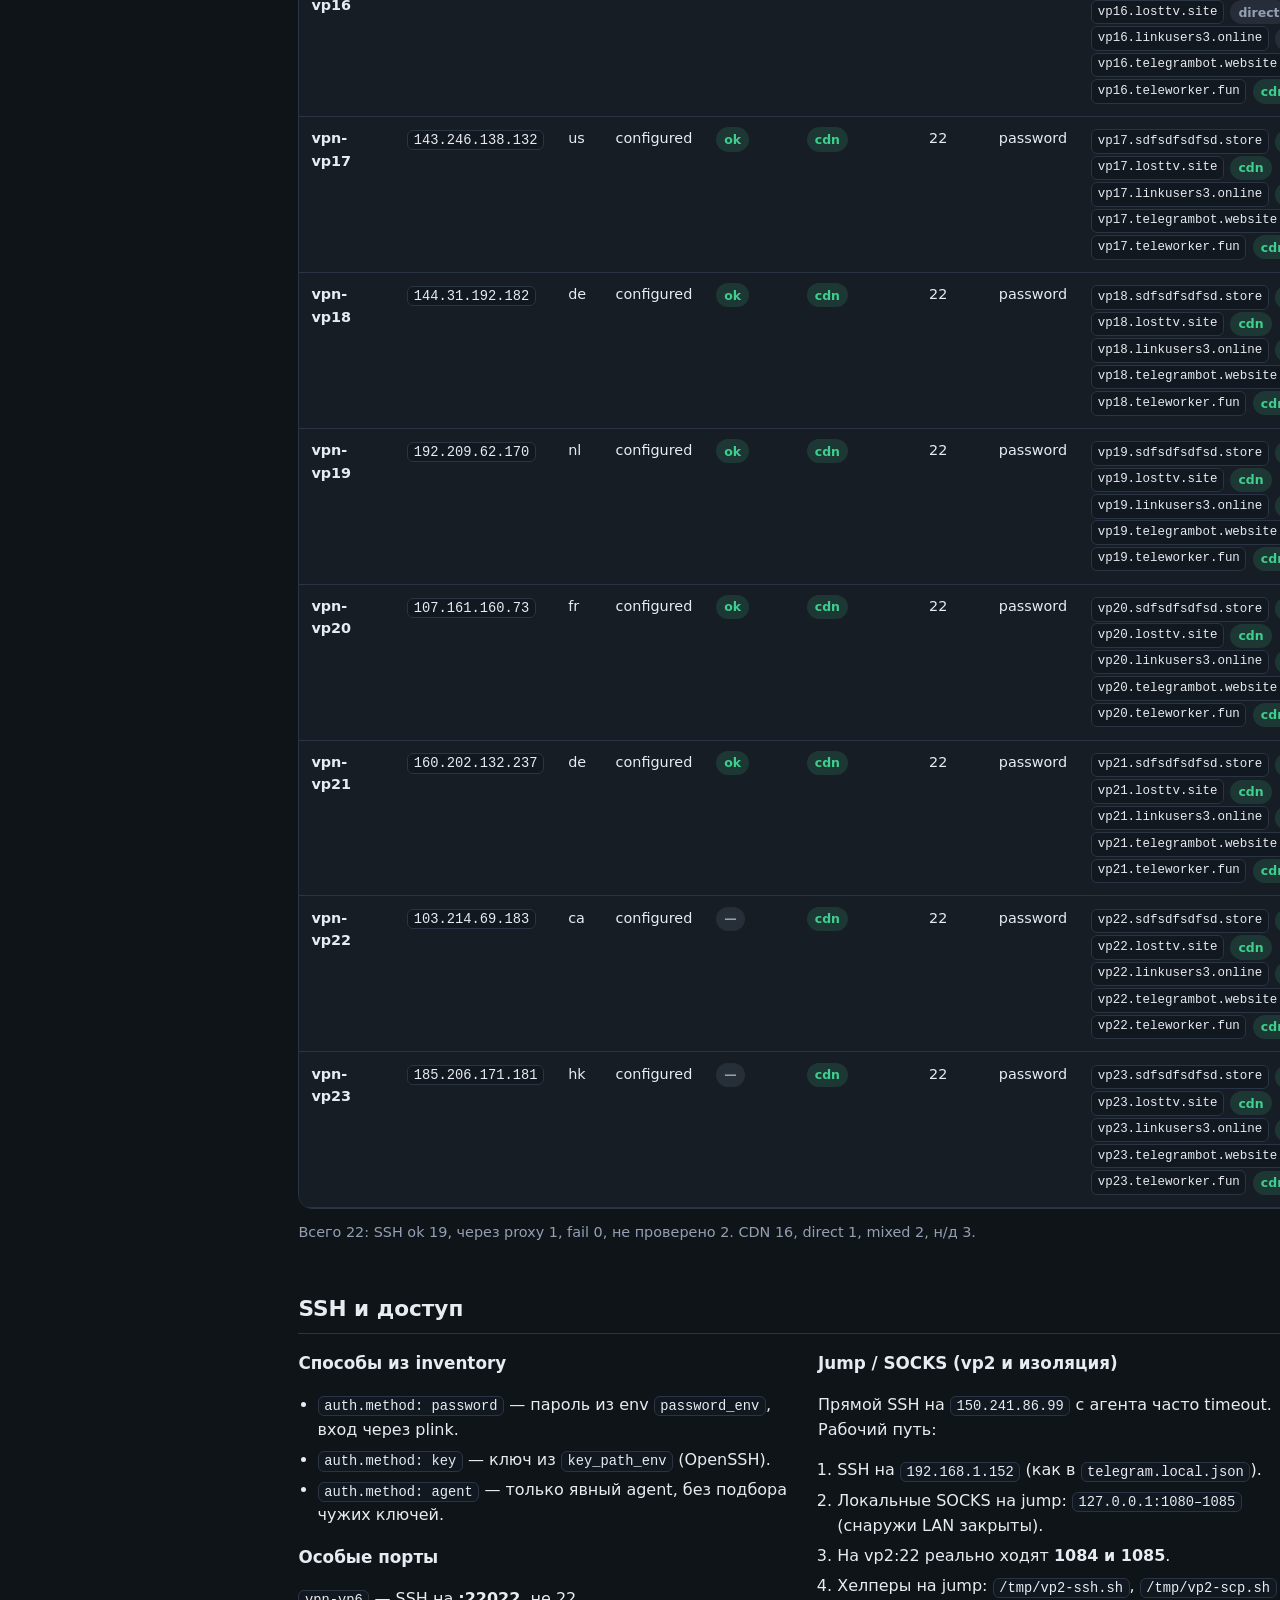
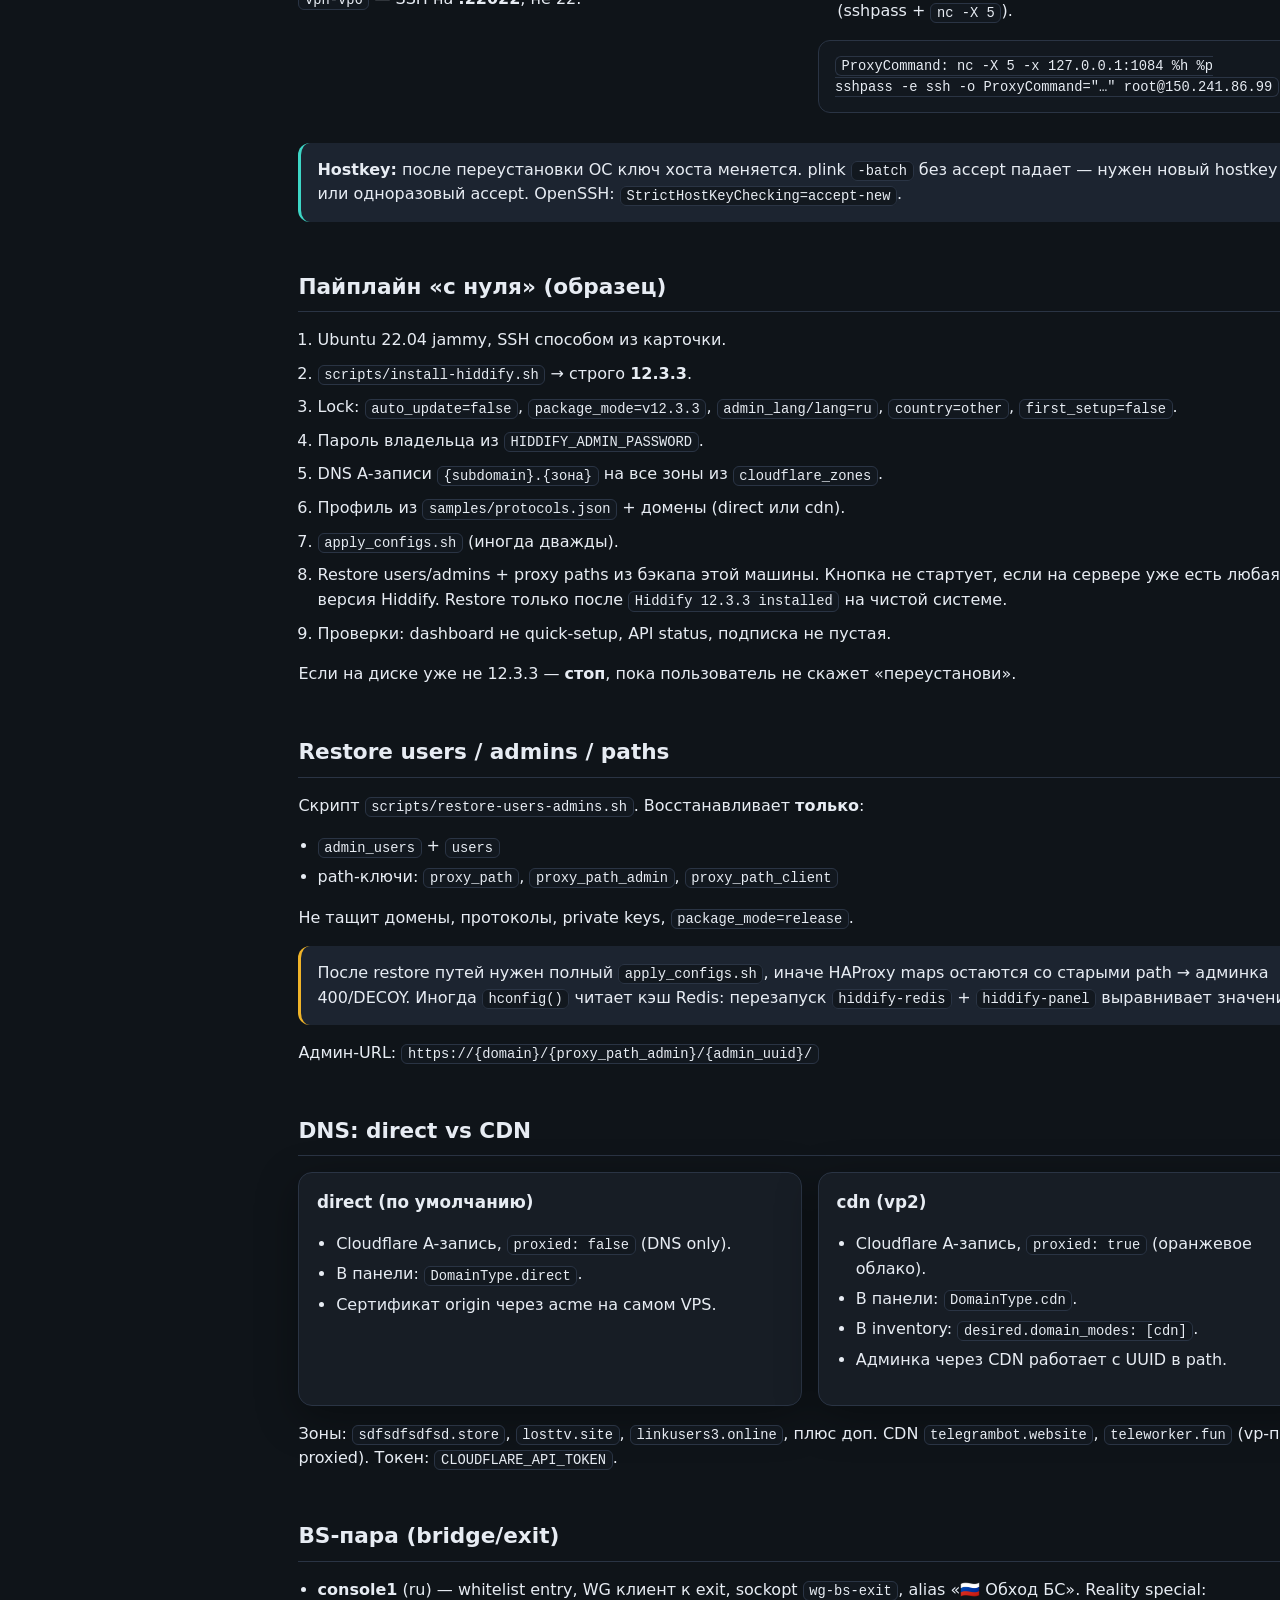
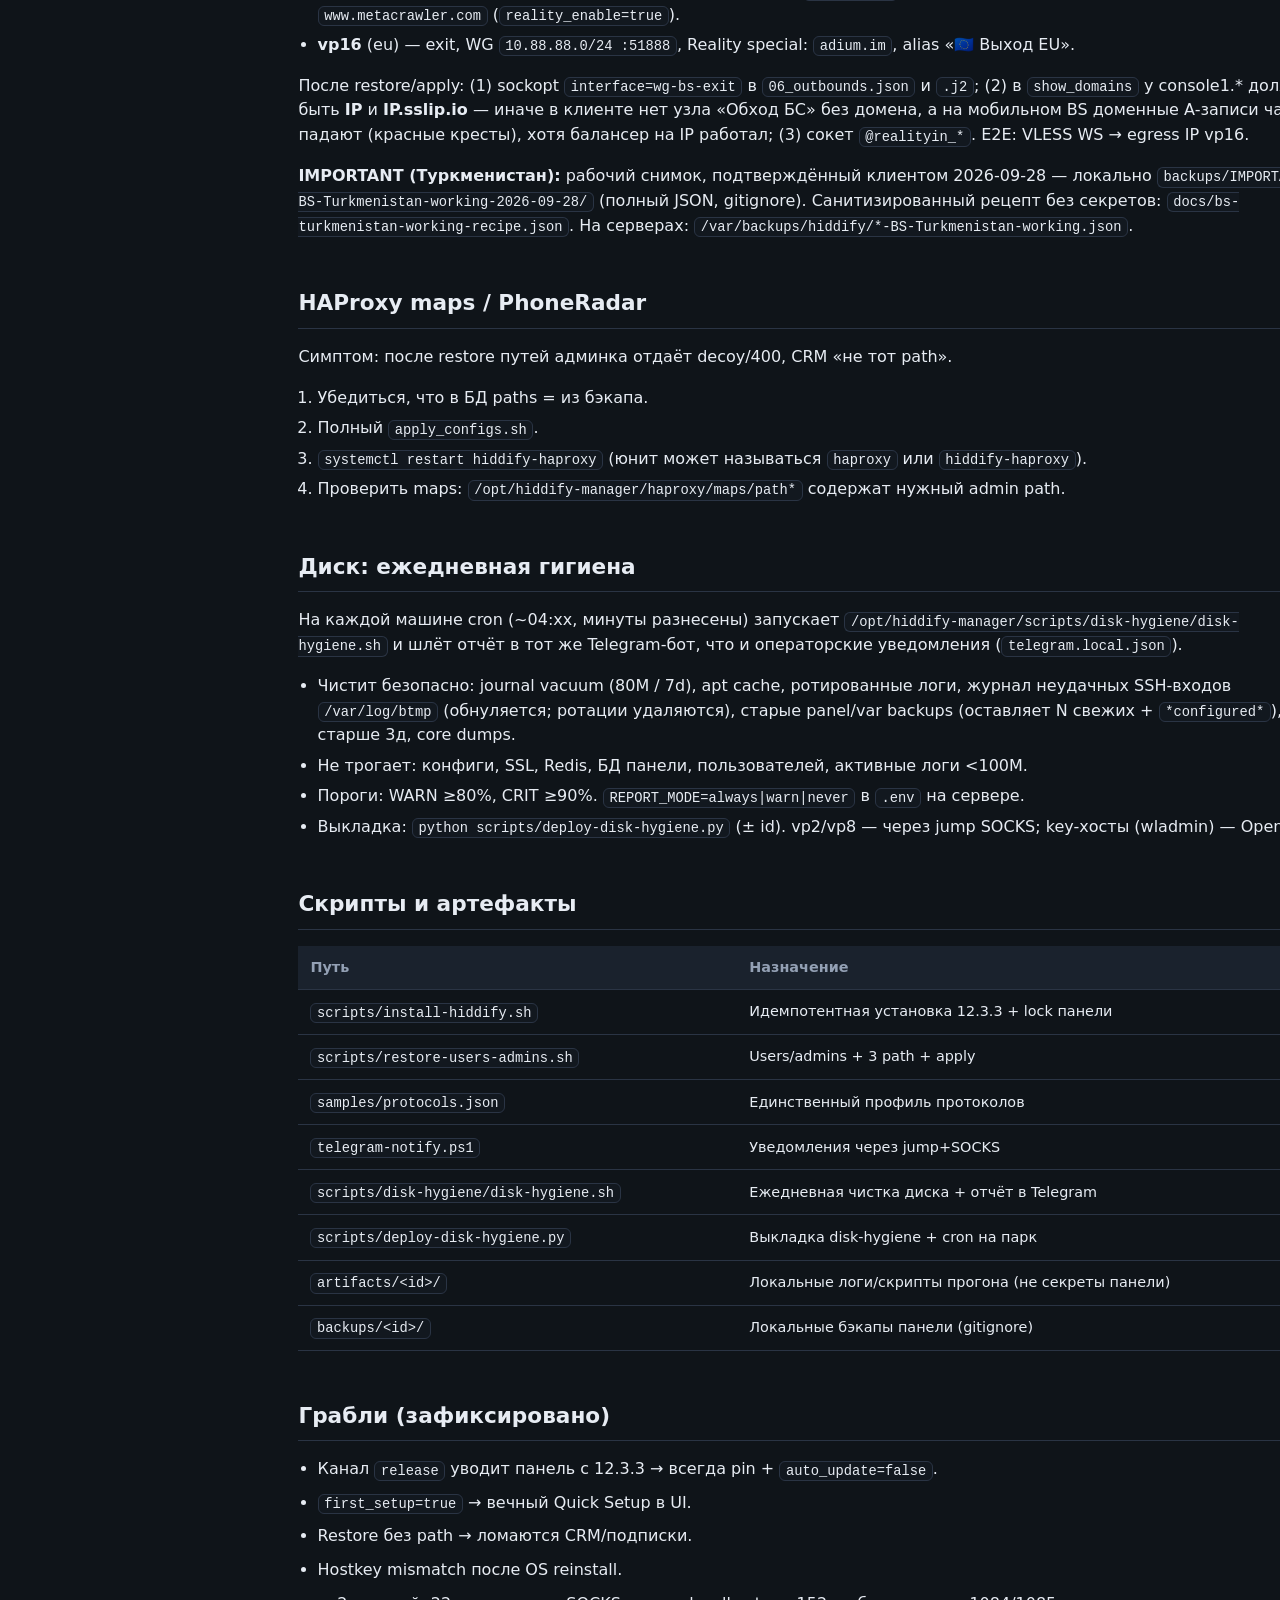
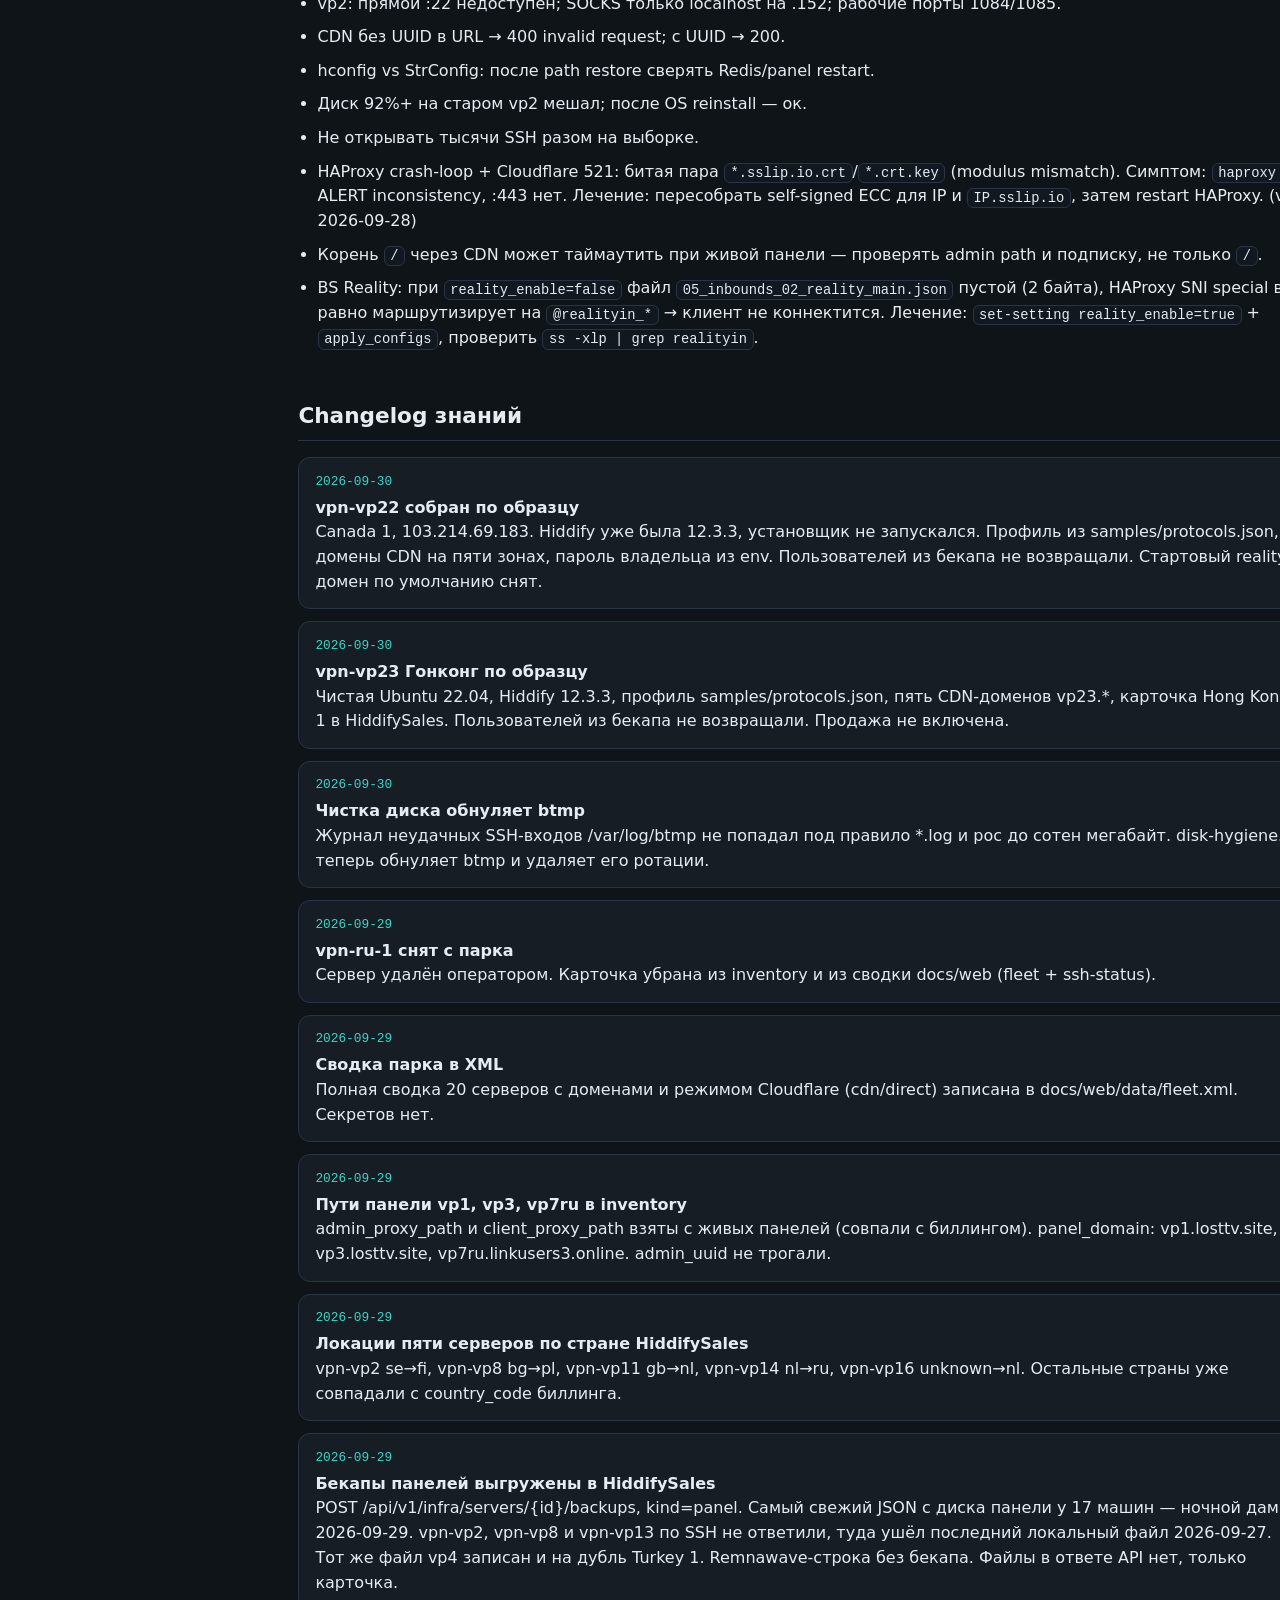
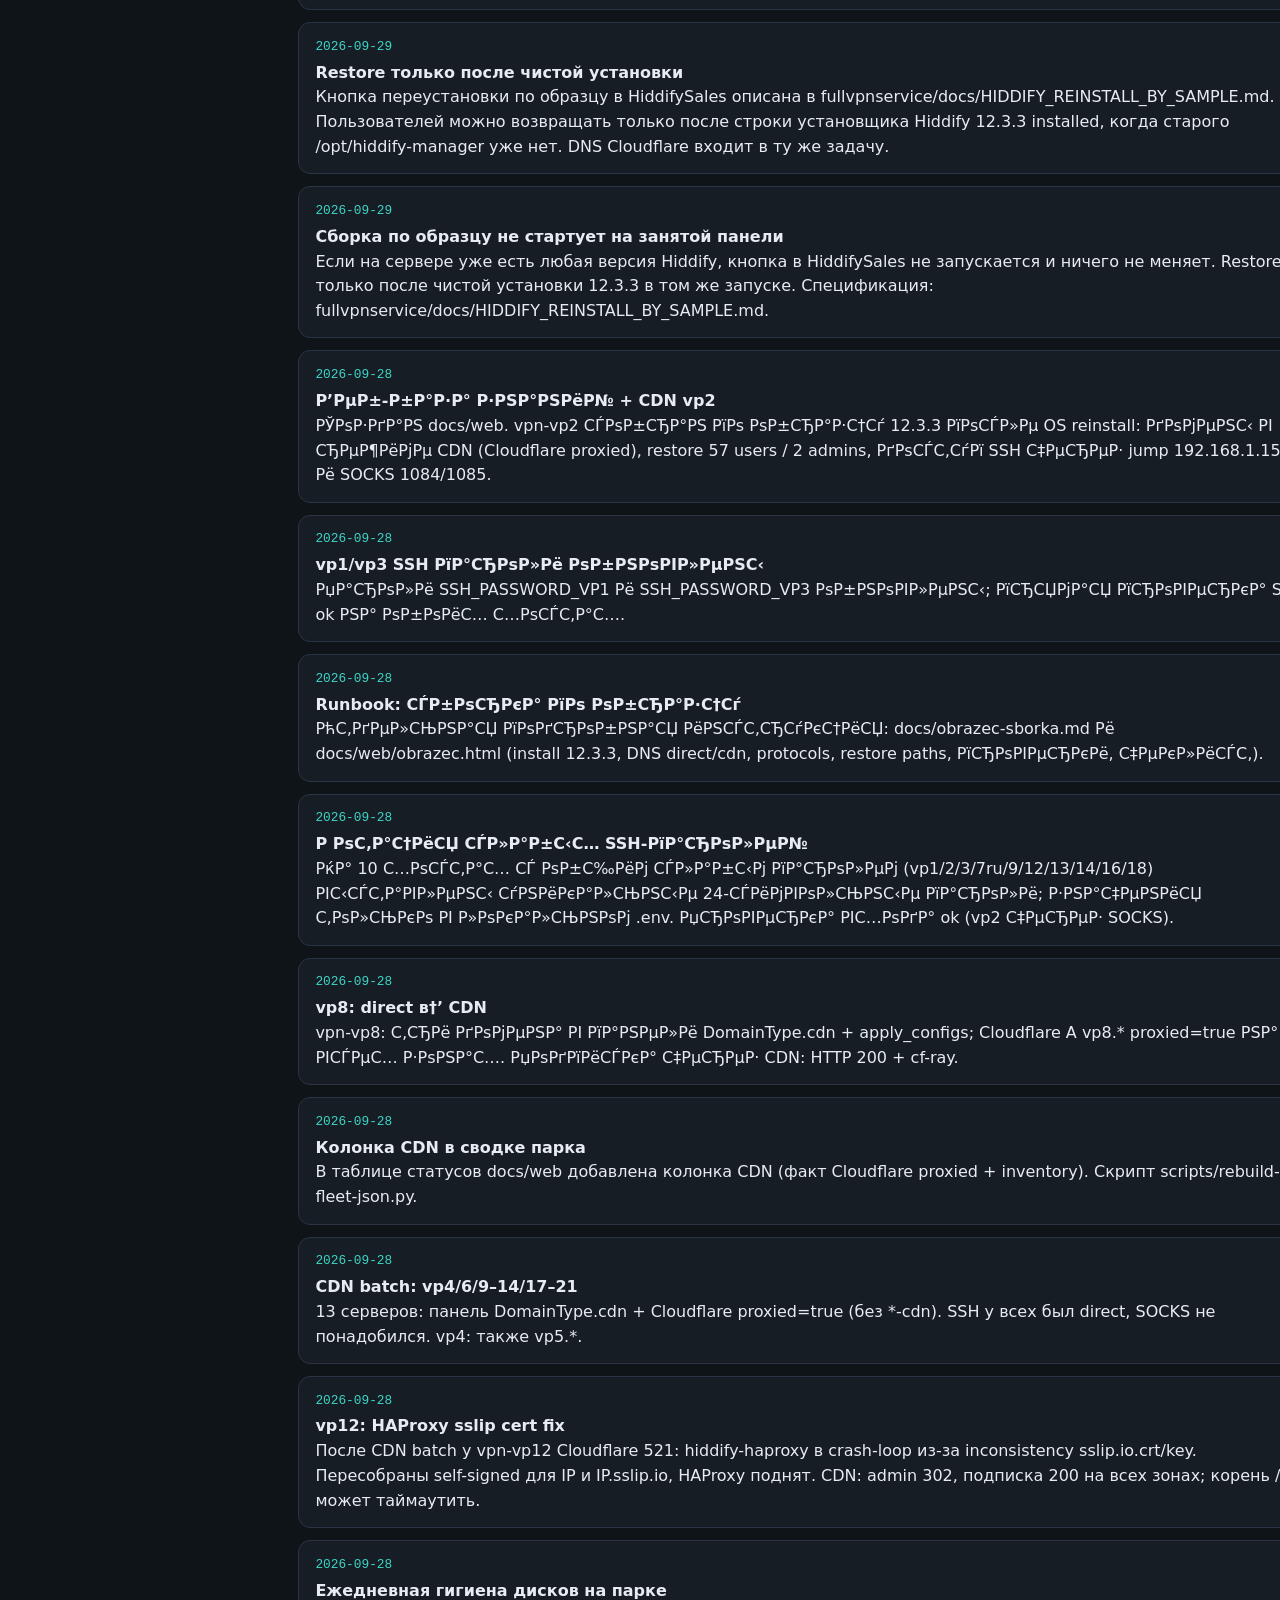
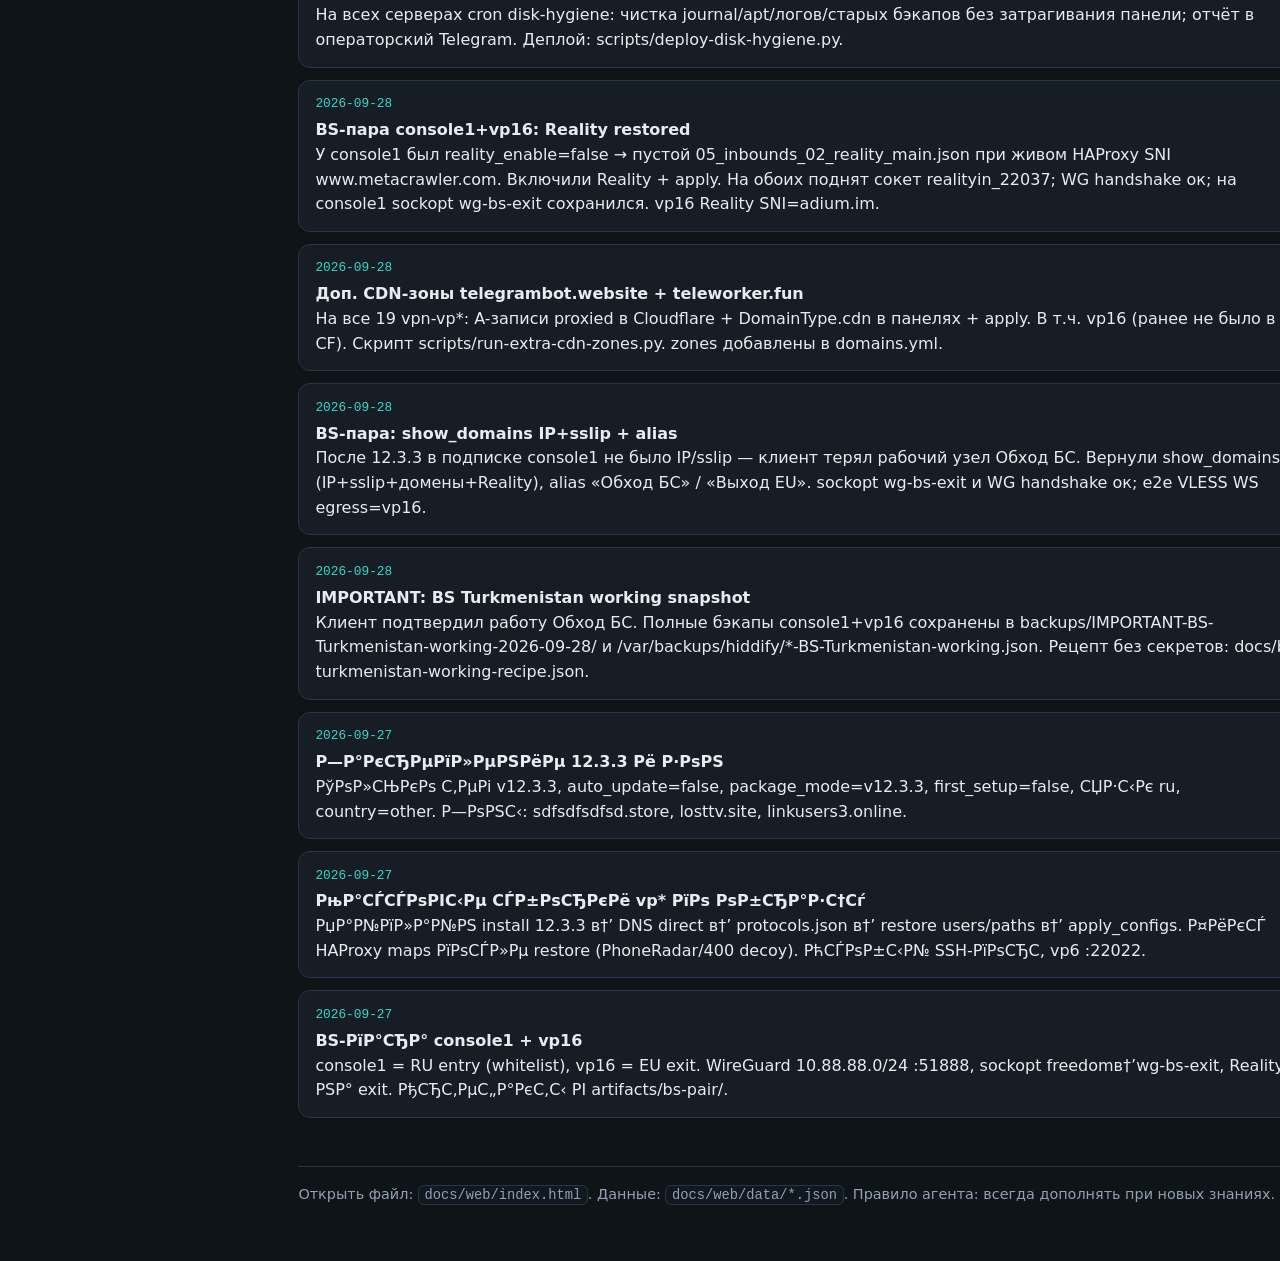
==== commit 070204ae: "Truncate the SSH failed-login log during daily disk cleanup. Co-authored-by: Cursor <cursoragent@cur" ====
--- a/docs/web/index.html
+++ b/docs/web/index.html
@@ -227,7 +227,7 @@
         <h2>Диск: ежедневная гигиена</h2>
         <p>На каждой машине cron (~04:xx, минуты разнесены) запускает <code>/opt/hiddify-manager/scripts/disk-hygiene/disk-hygiene.sh</code> и шлёт отчёт в тот же Telegram-бот, что и операторские уведомления (<code>telegram.local.json</code>).</p>
         <ul>
-          <li>Чистит безопасно: journal vacuum (80M / 7d), apt cache, ротированные логи, старые panel/var backups (оставляет N свежих + <code>*configured*</code>), tmp старше 3д, core dumps.</li>
+          <li>Чистит безопасно: journal vacuum (80M / 7d), apt cache, ротированные логи, журнал неудачных SSH-входов <code>/var/log/btmp</code> (обнуляется; ротации удаляются), старые panel/var backups (оставляет N свежих + <code>*configured*</code>), tmp старше 3д, core dumps.</li>
           <li>Не трогает: конфиги, SSL, Redis, БД панели, пользователей, активные логи &lt;100M.</li>
           <li>Пороги: WARN ≥80%, CRIT ≥90%. <code>REPORT_MODE=always|warn|never</code> в <code>.env</code> на сервере.</li>
           <li>Выкладка: <code>python scripts/deploy-disk-hygiene.py</code> (± id). vp2/vp8 — через jump SOCKS; key-хосты (wladmin) — OpenSSH.</li>
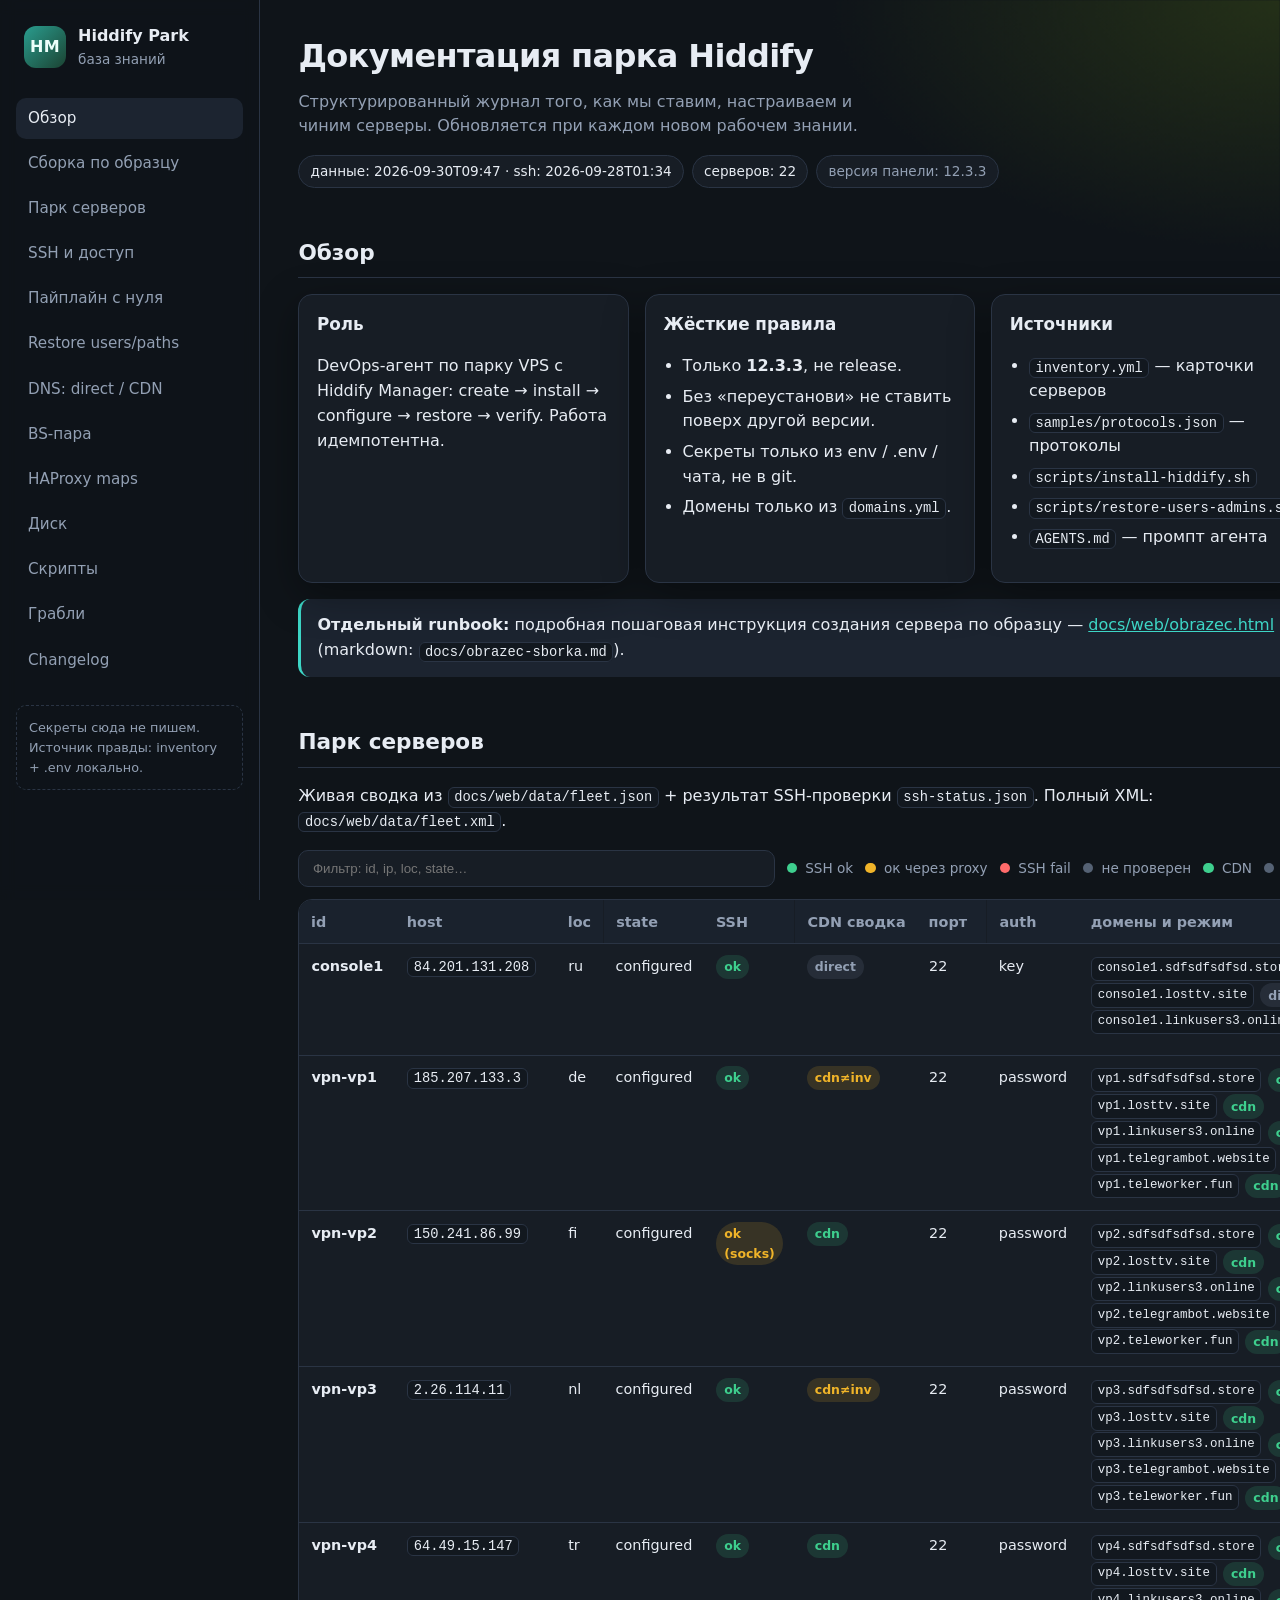
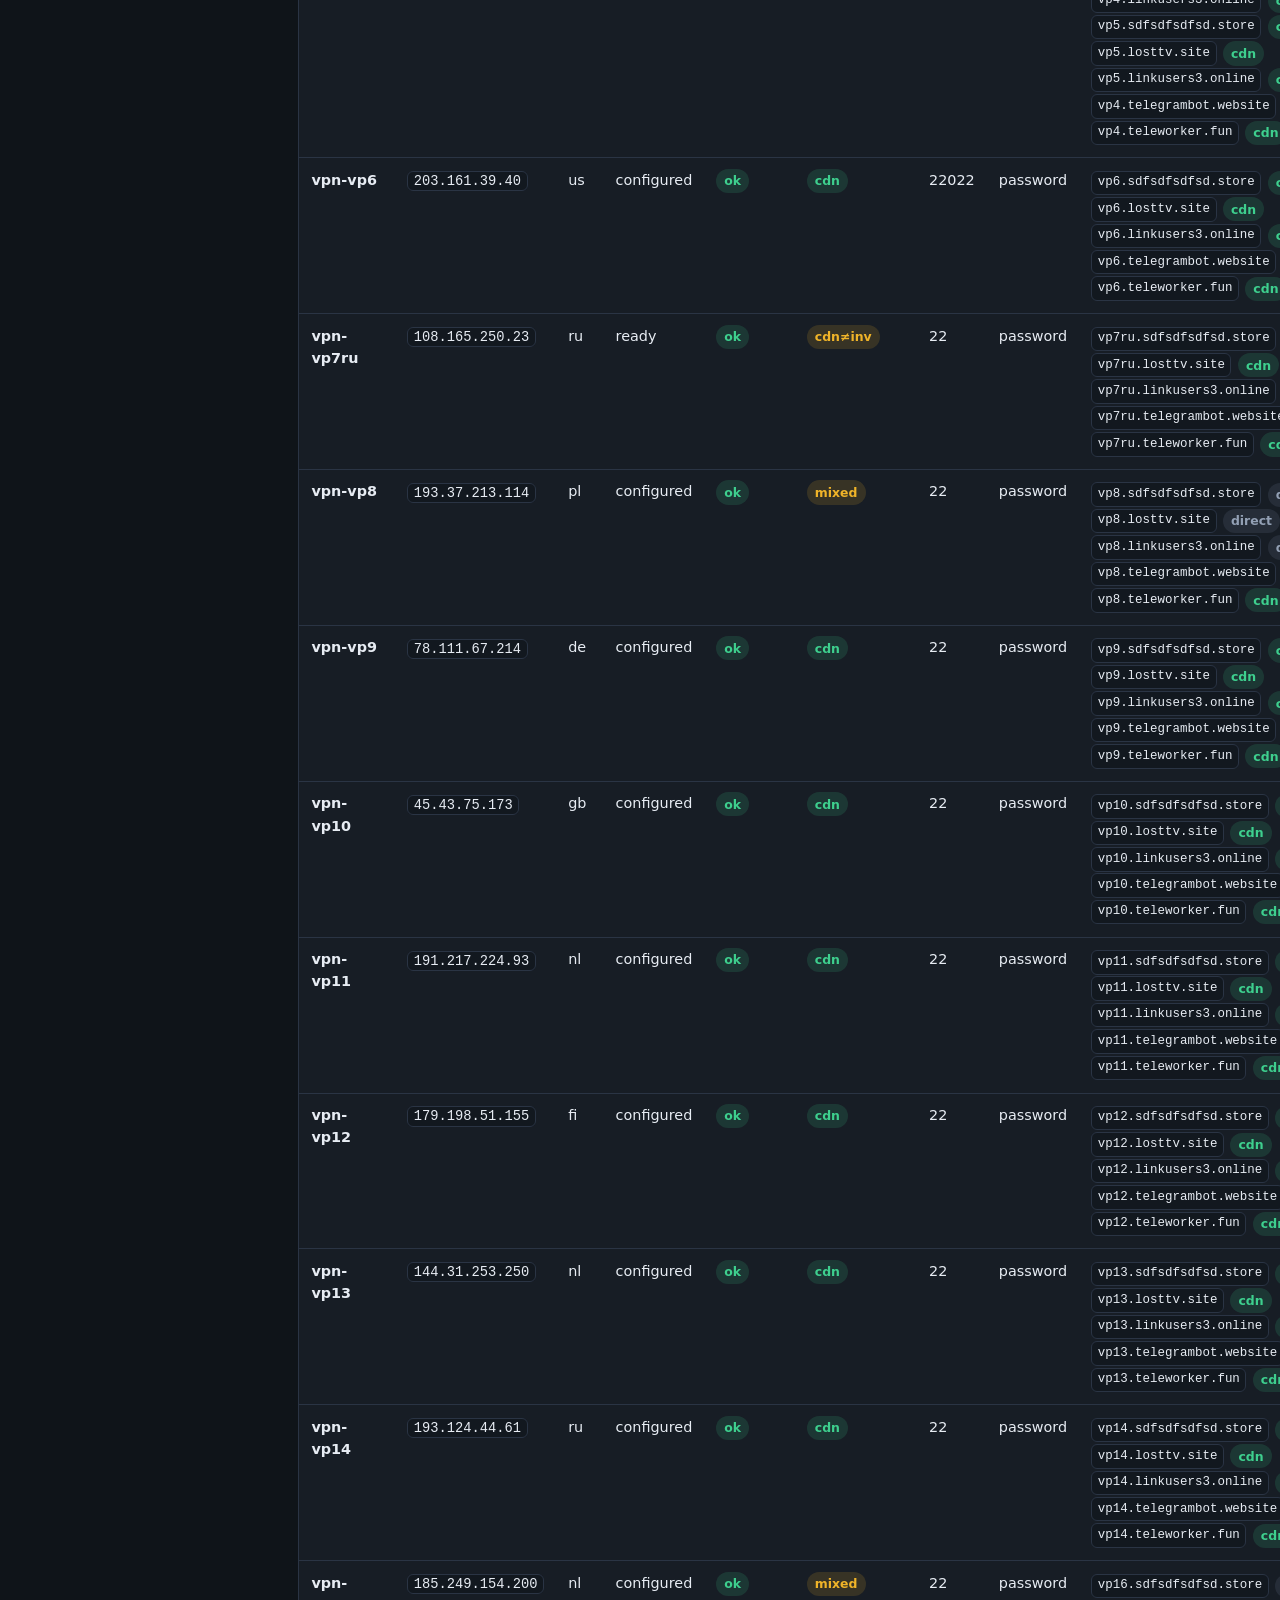
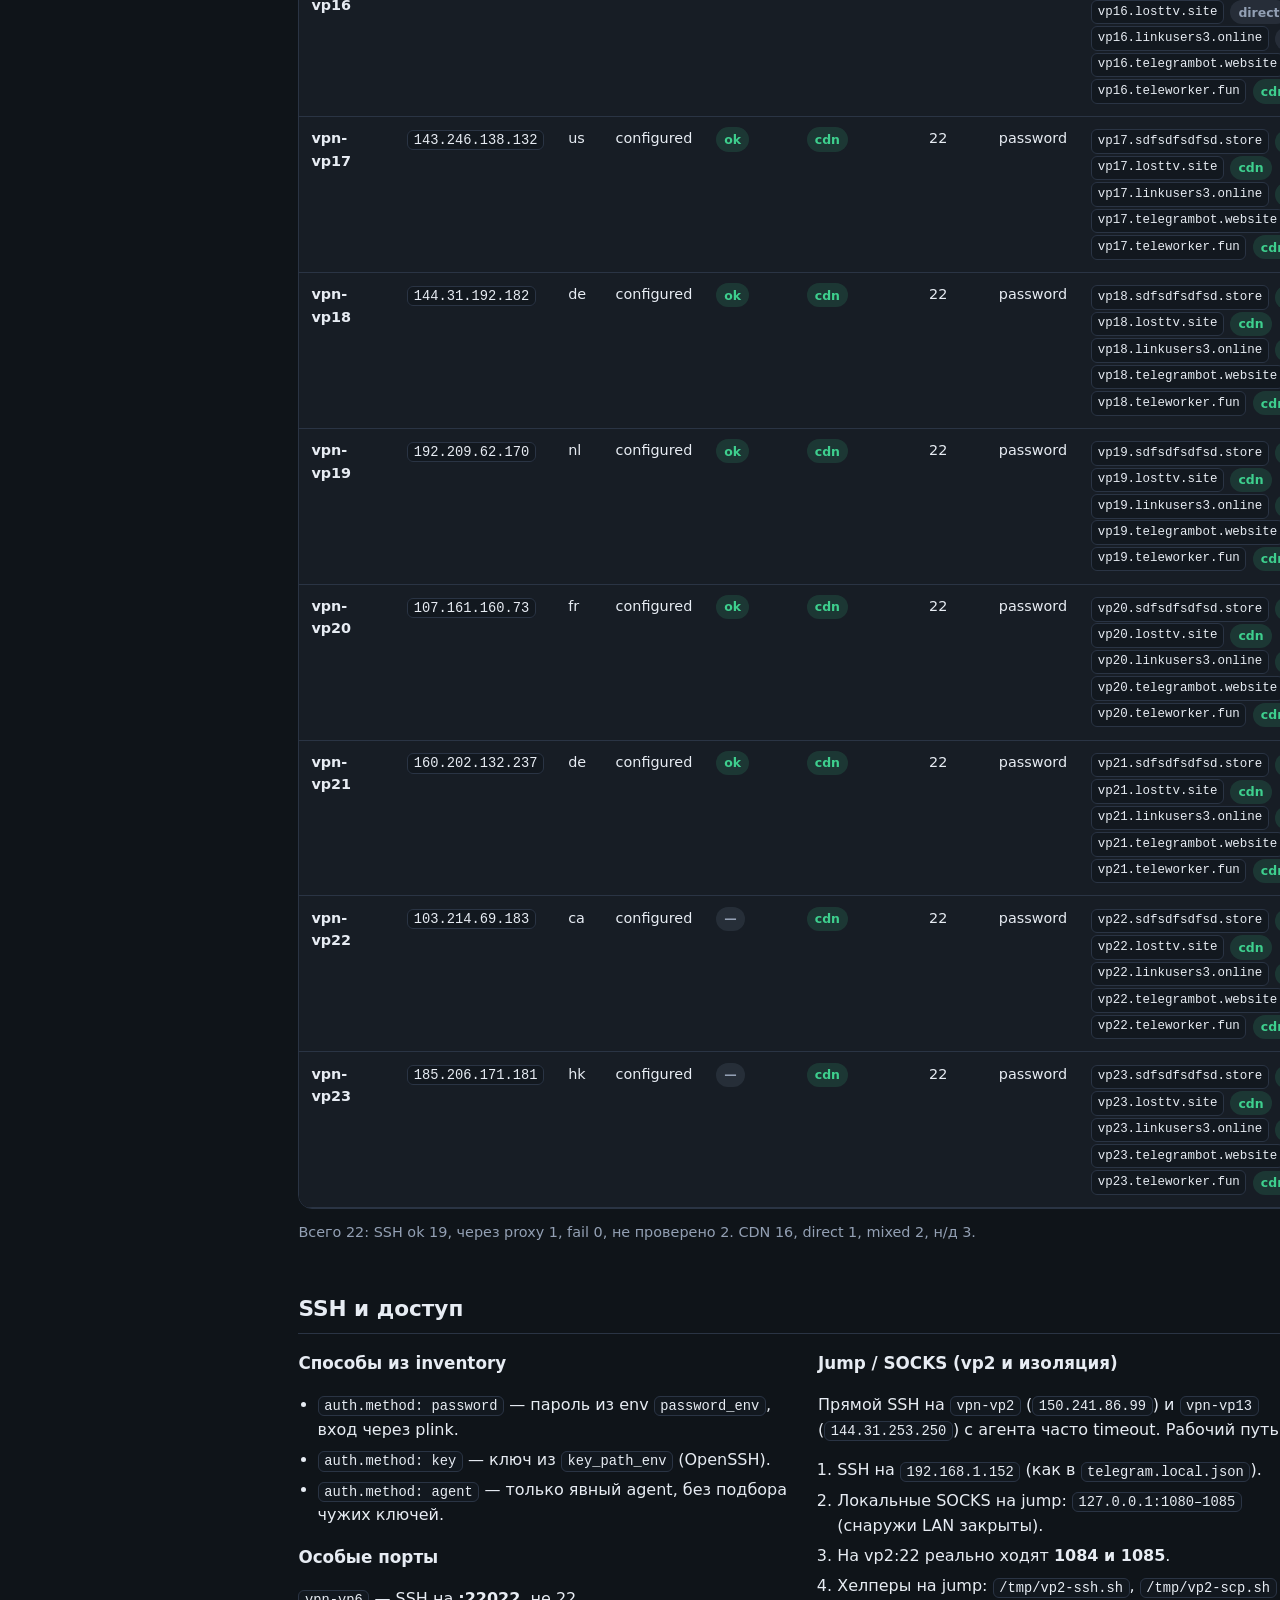
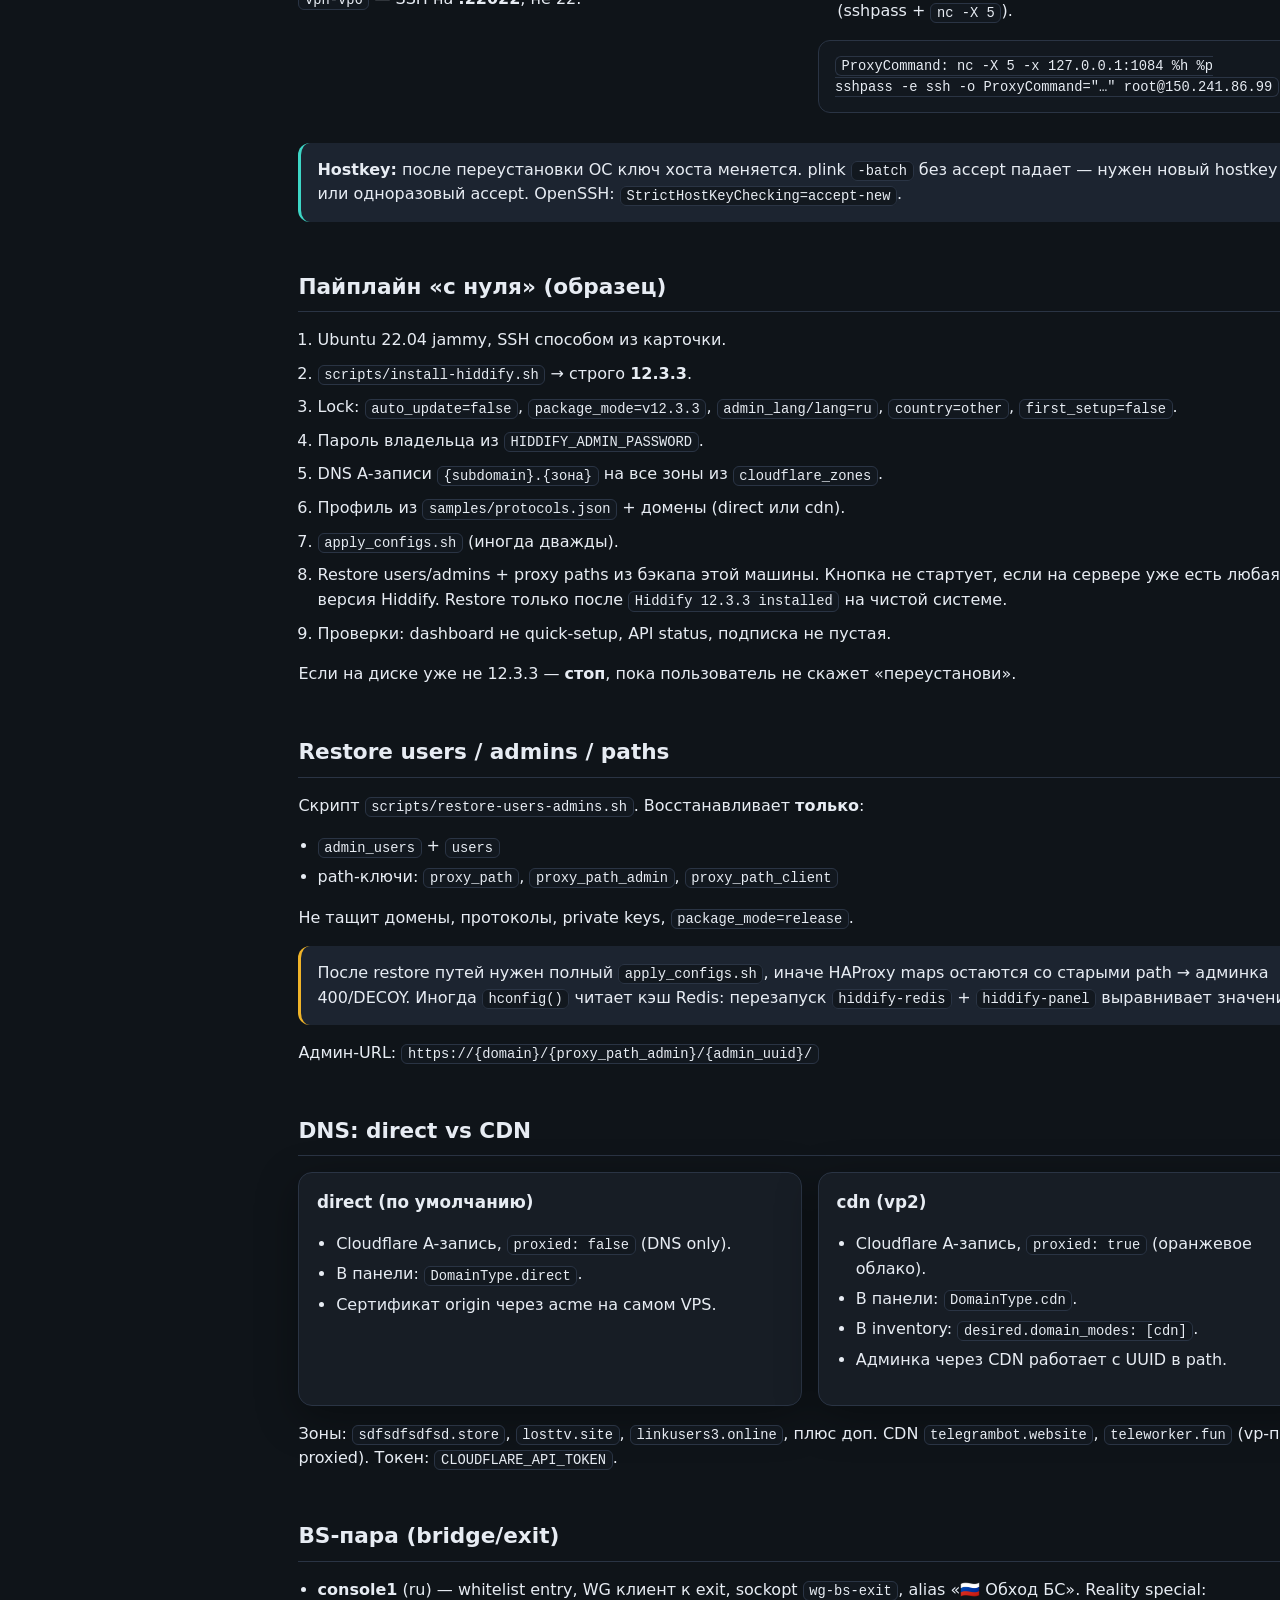
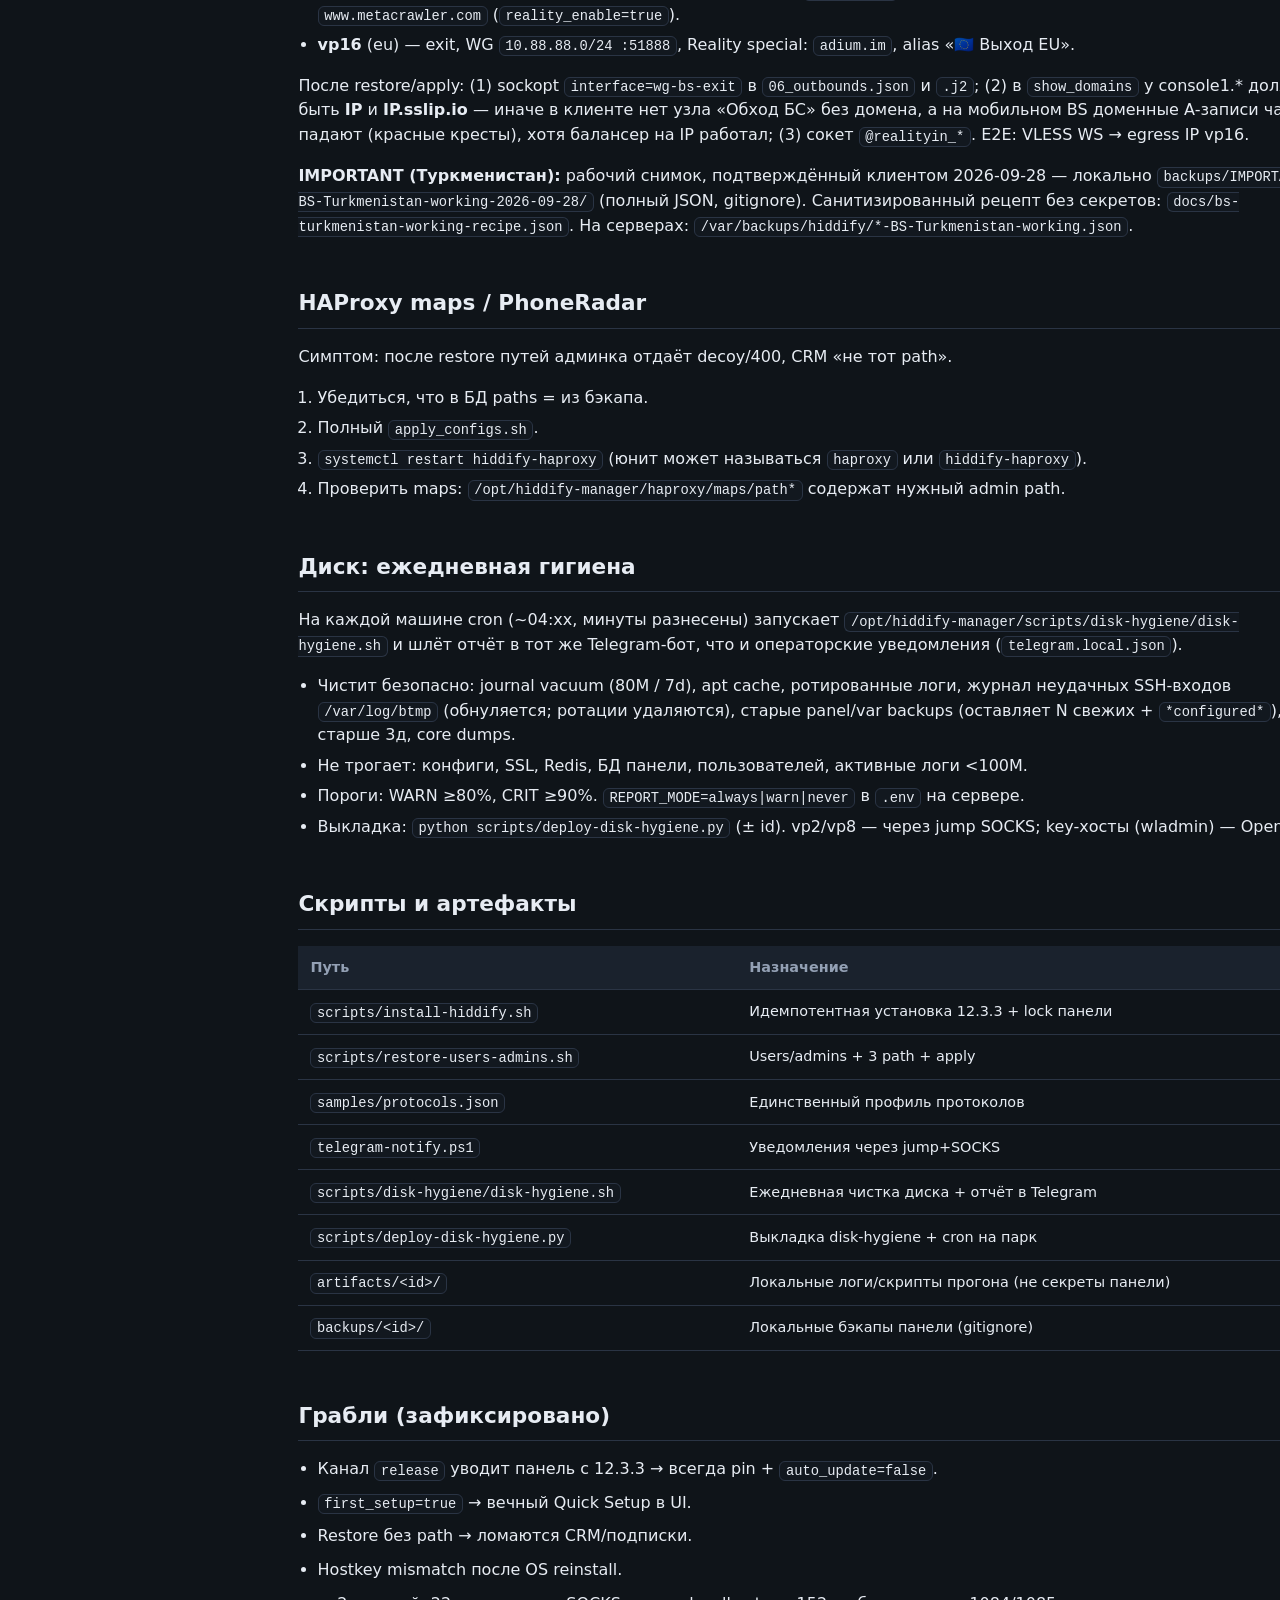
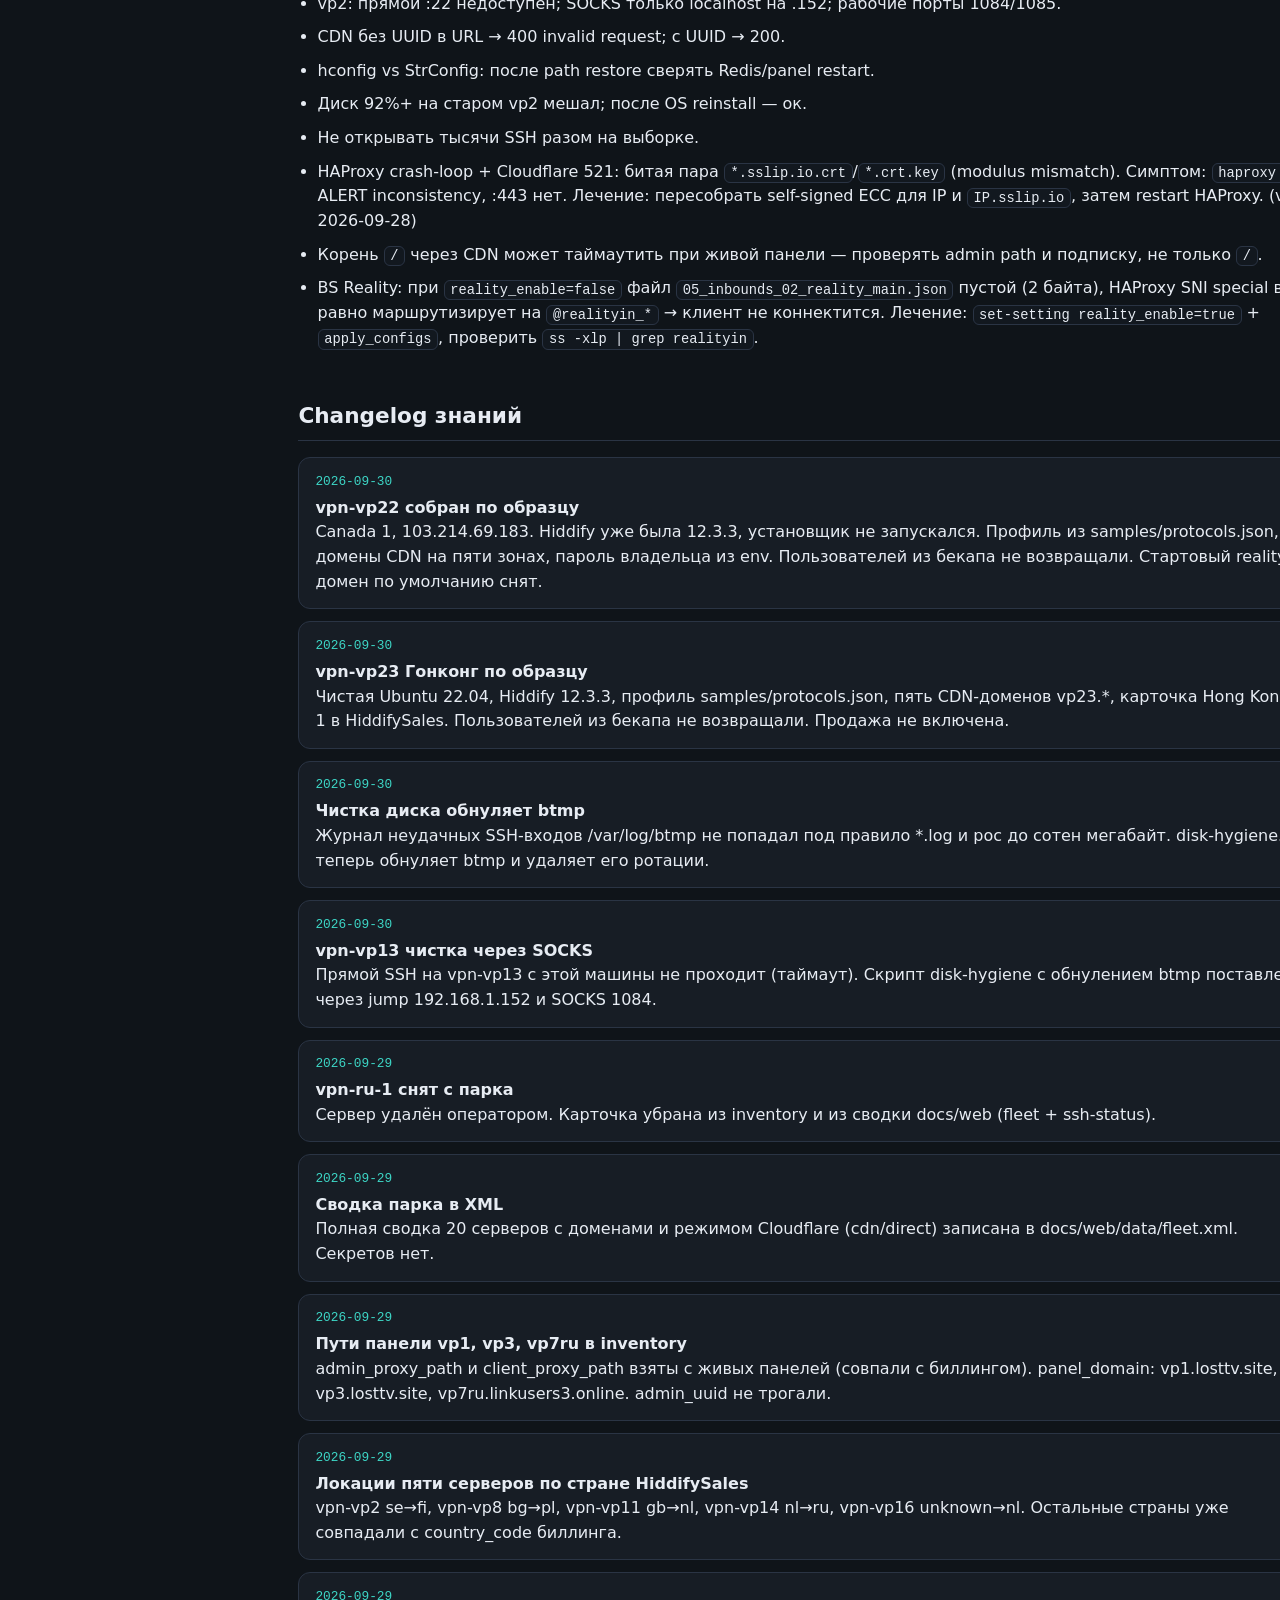
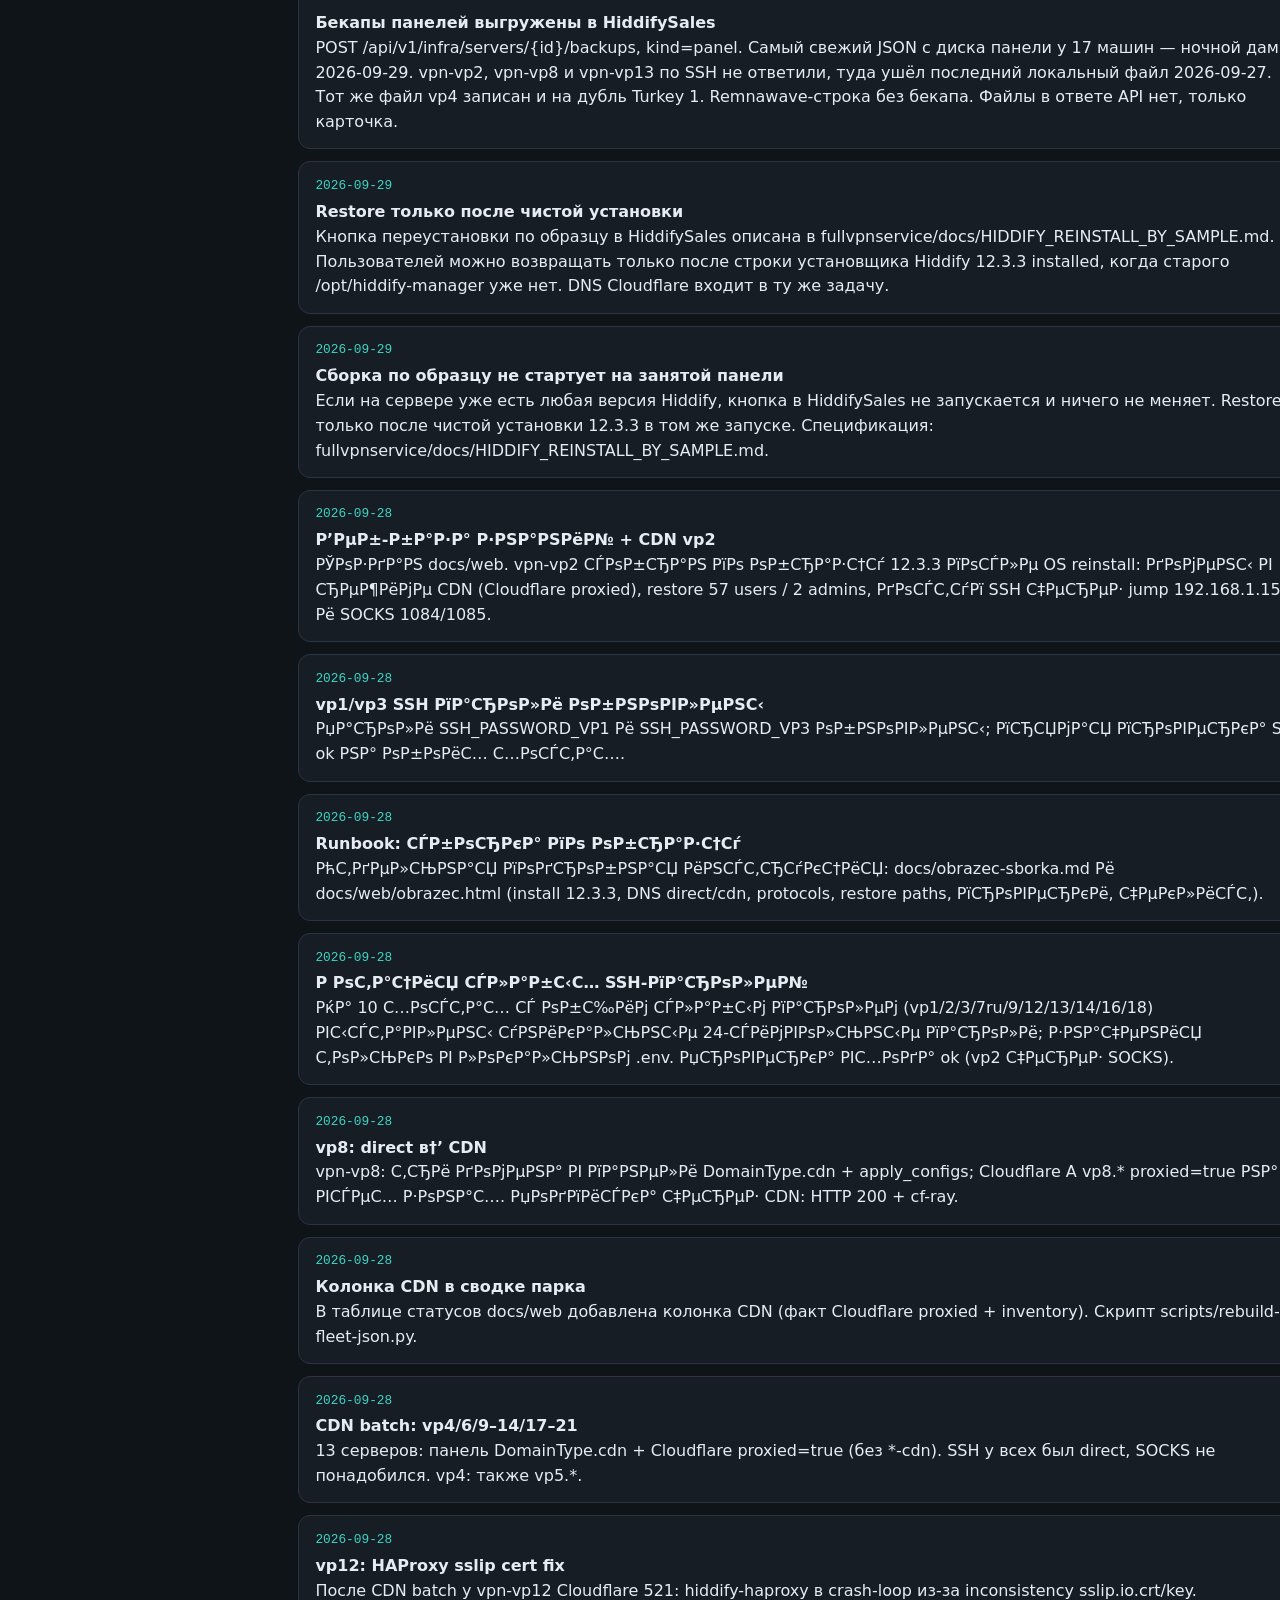
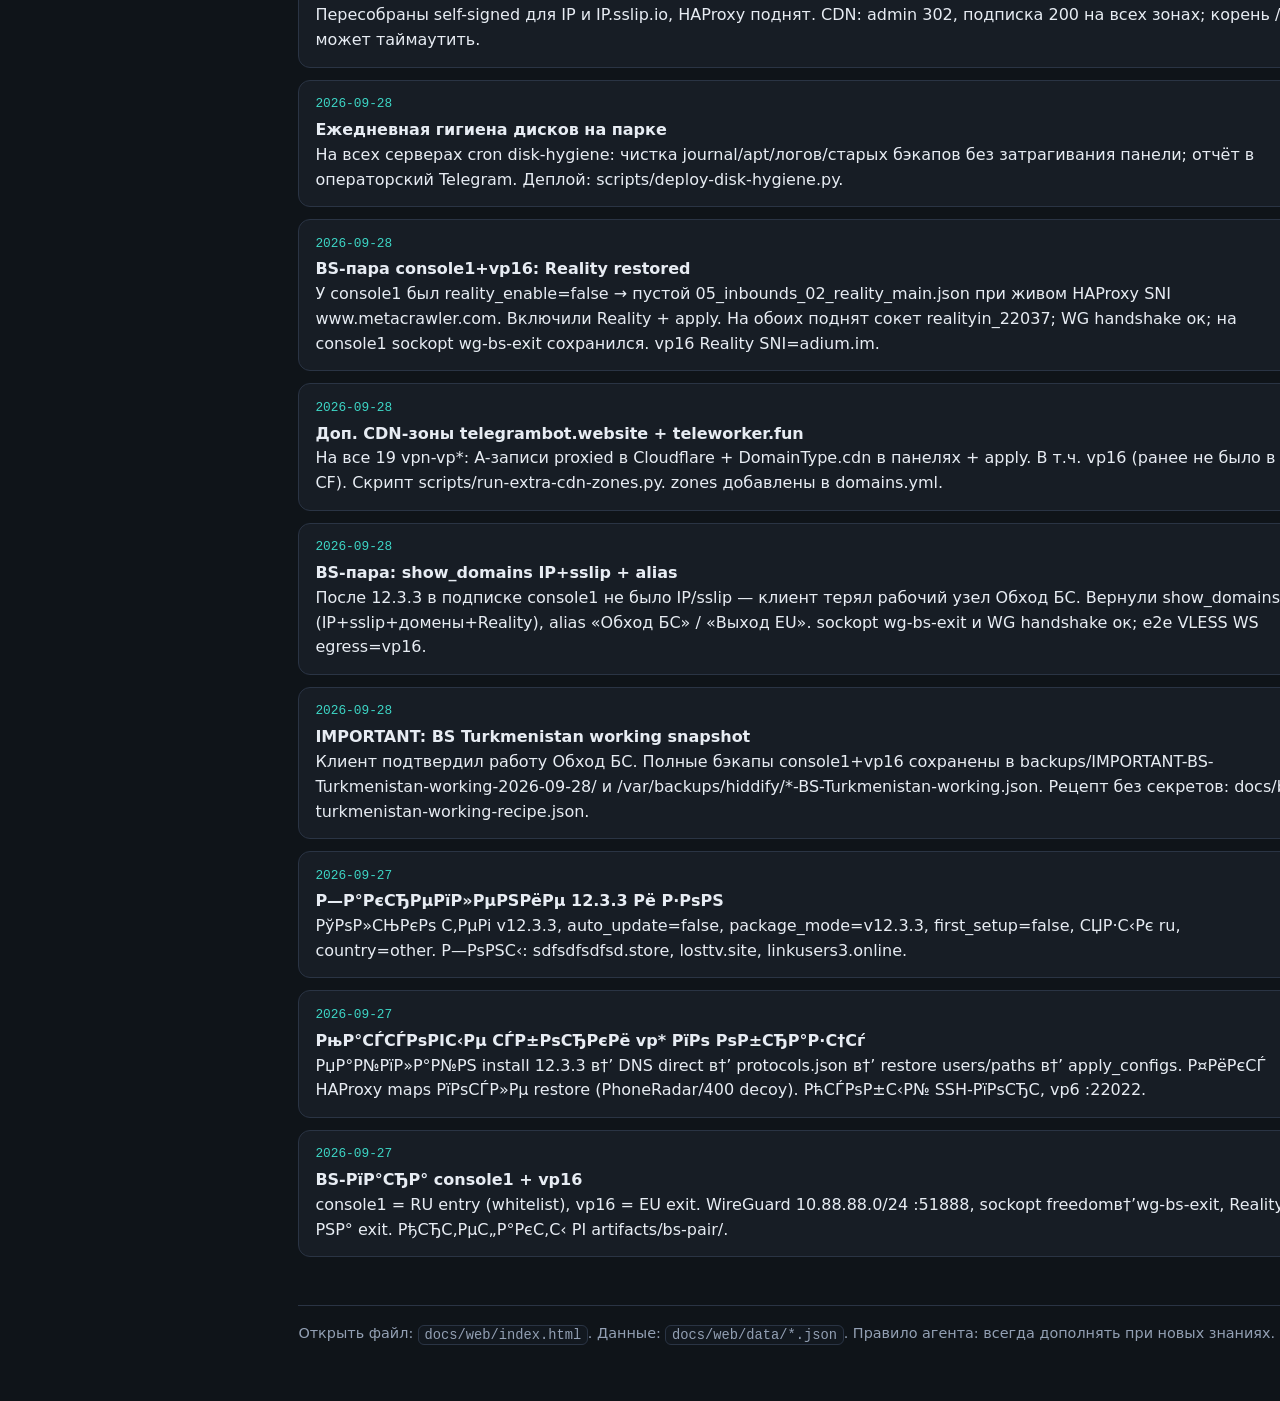
==== commit 0dc2015d: "Note that vpn-vp13 disk hygiene is installed through the jump SOCKS proxy. Co-authored-by: Cursor <c" ====
--- a/docs/web/index.html
+++ b/docs/web/index.html
@@ -131,7 +131,7 @@
           </div>
           <div>
             <h3>Jump / SOCKS (vp2 и изоляция)</h3>
-            <p>Прямой SSH на <code>150.241.86.99</code> с агента часто timeout. Рабочий путь:</p>
+            <p>Прямой SSH на <code>vpn-vp2</code> (<code>150.241.86.99</code>) и <code>vpn-vp13</code> (<code>144.31.253.250</code>) с агента часто timeout. Рабочий путь:</p>
             <ol>
               <li>SSH на <code>192.168.1.152</code> (как в <code>telegram.local.json</code>).</li>
               <li>Локальные SOCKS на jump: <code>127.0.0.1:1080–1085</code> (снаружи LAN закрыты).</li>
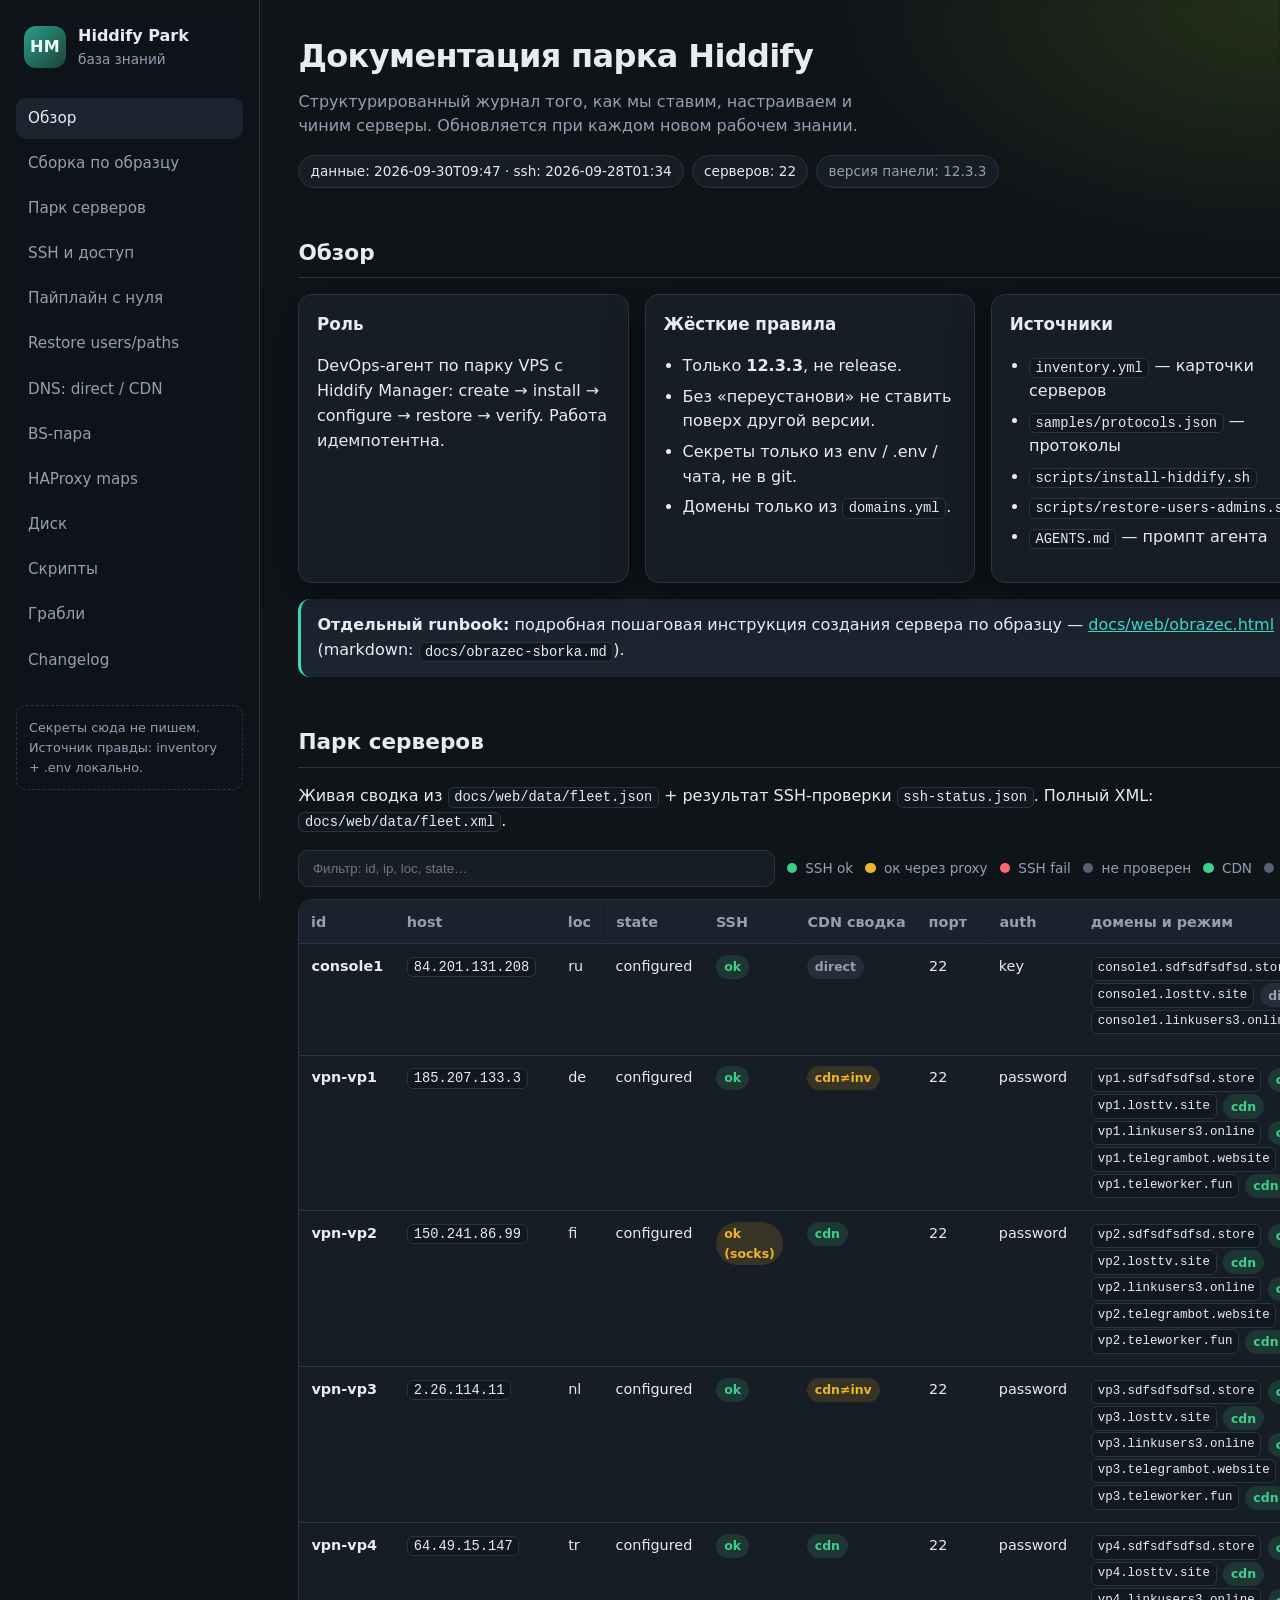
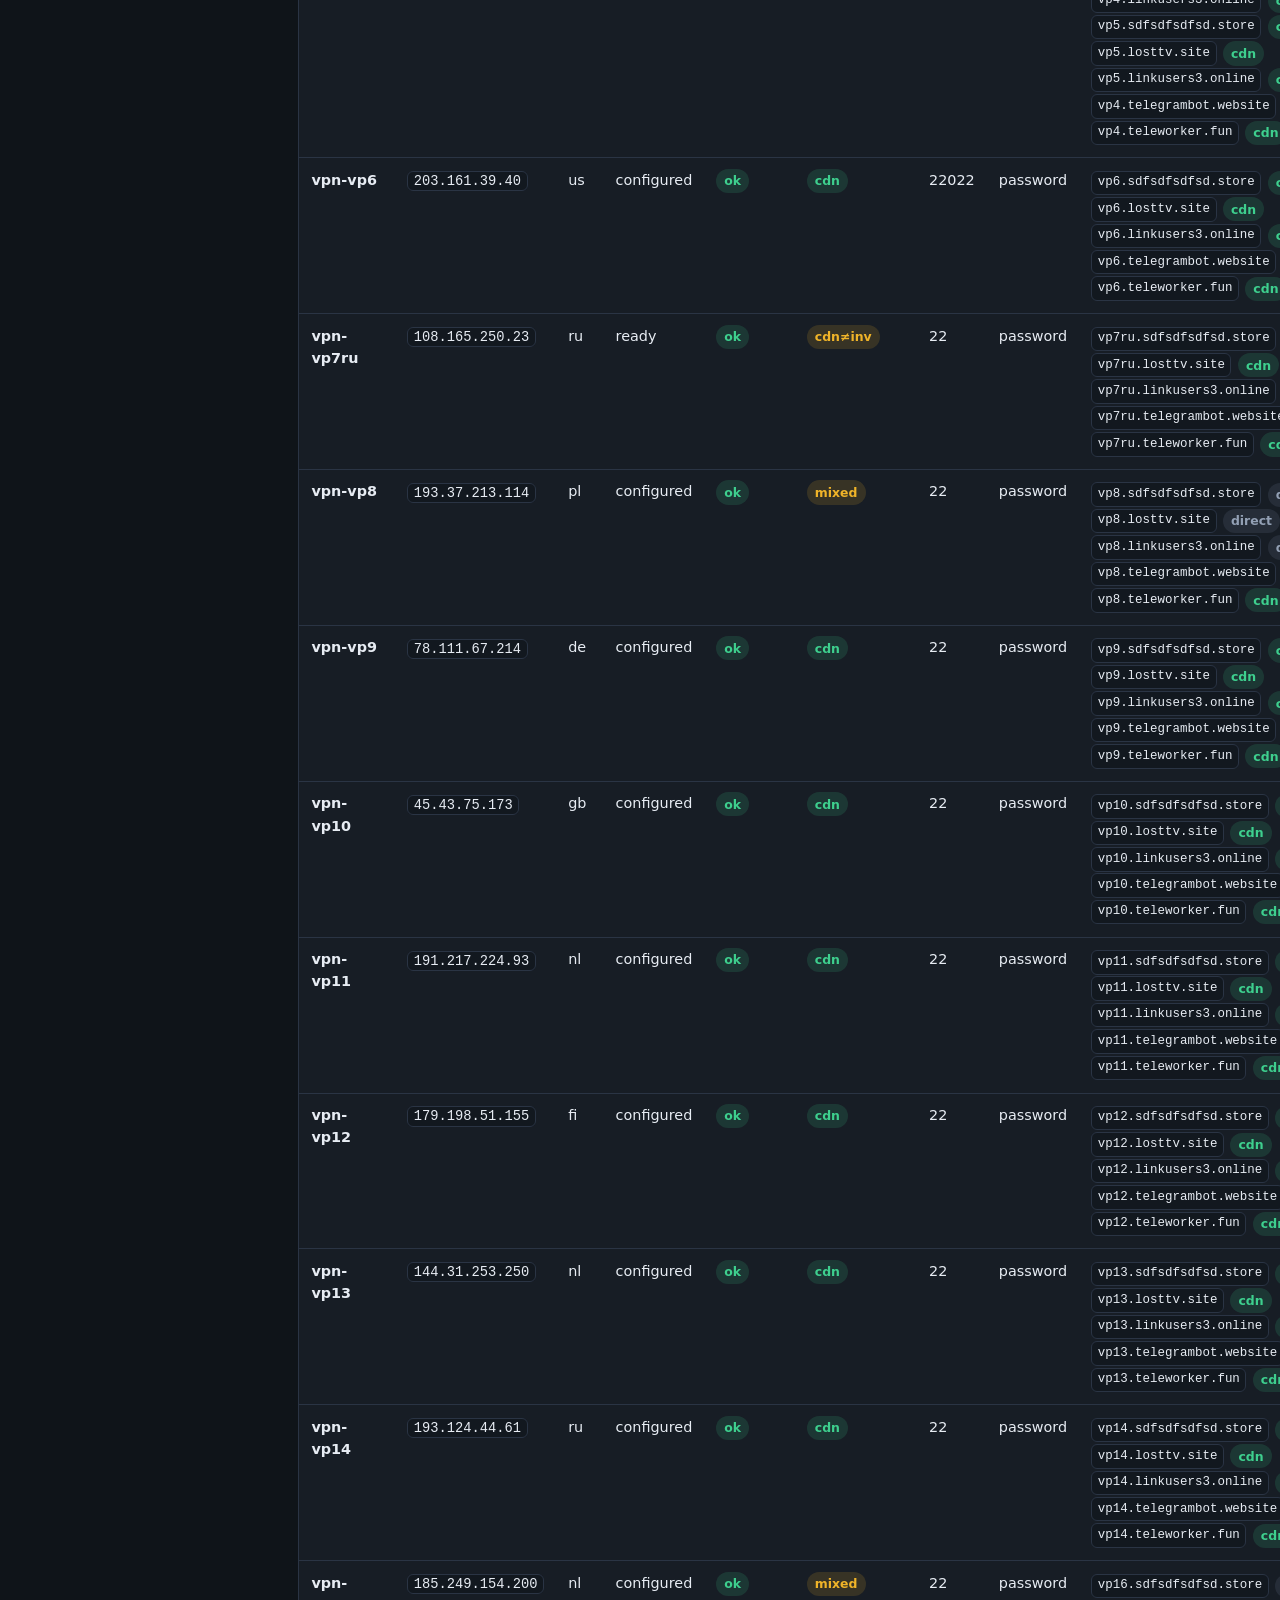
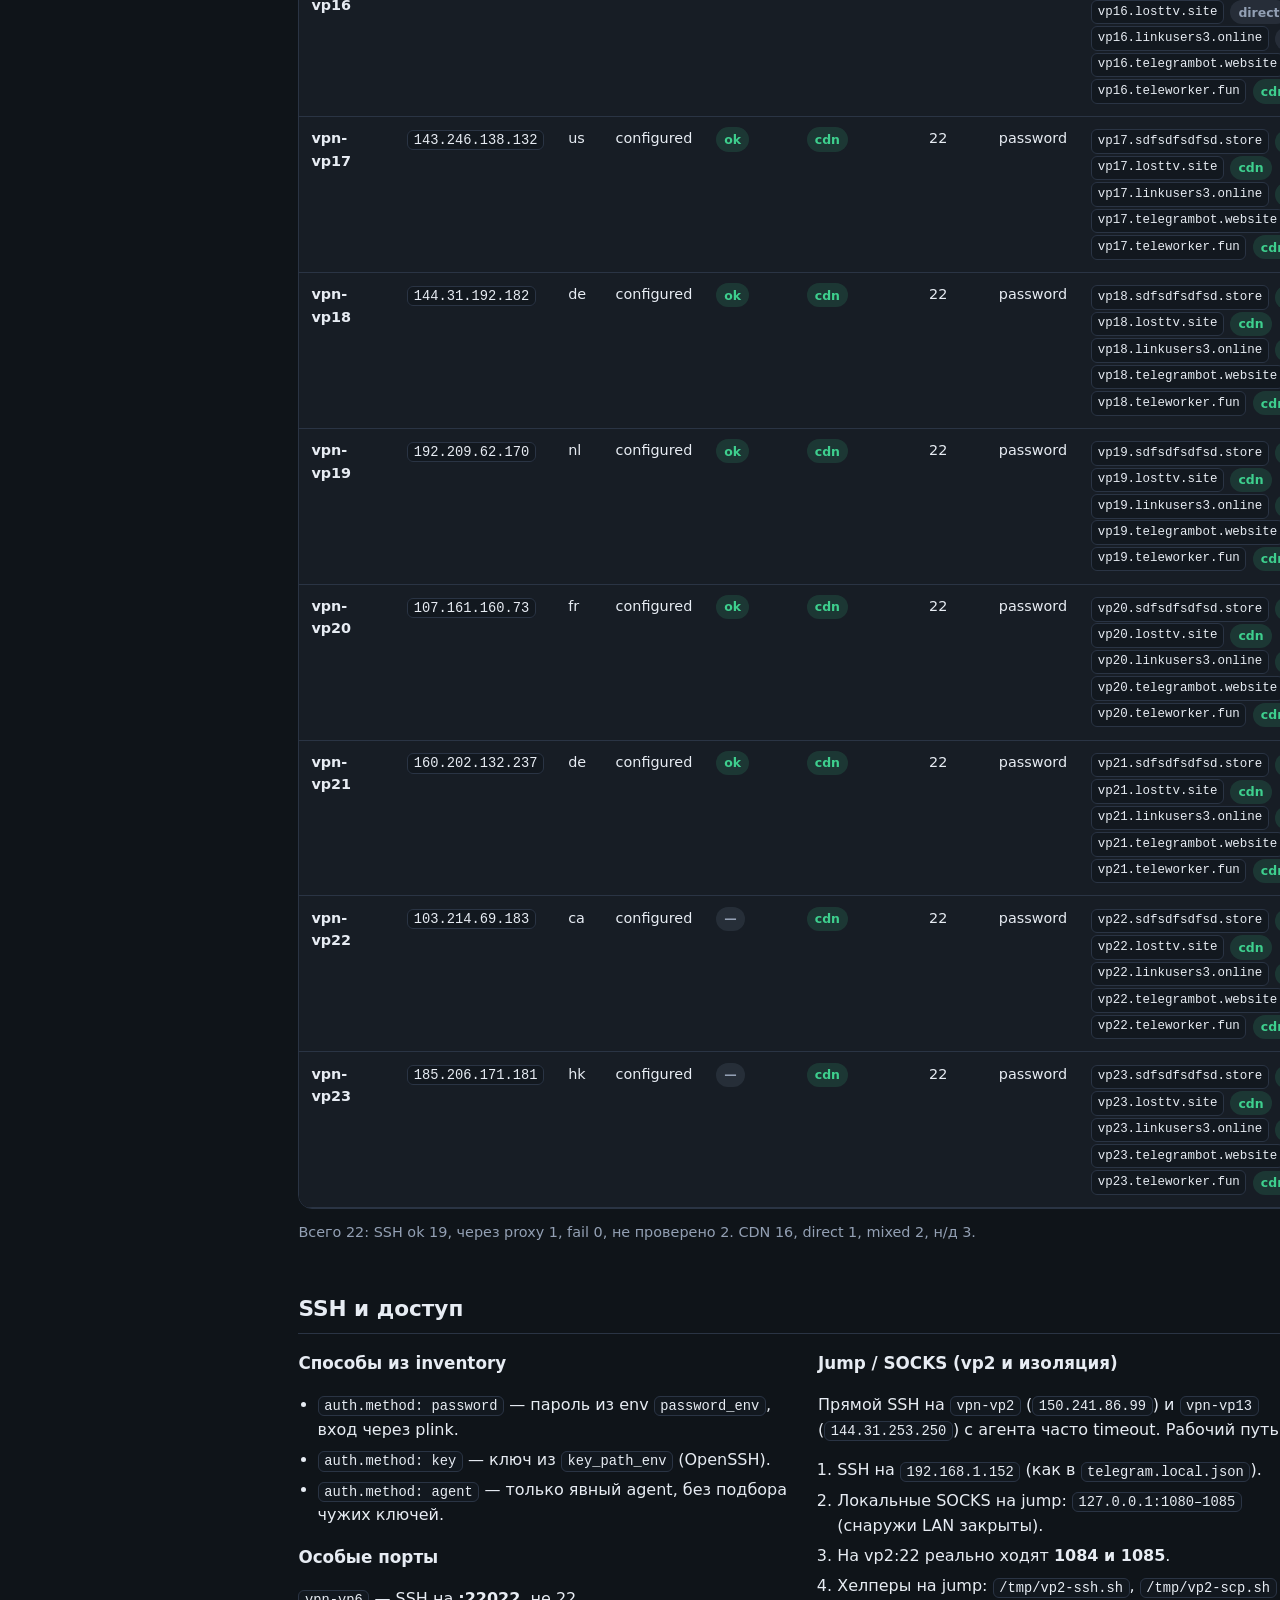
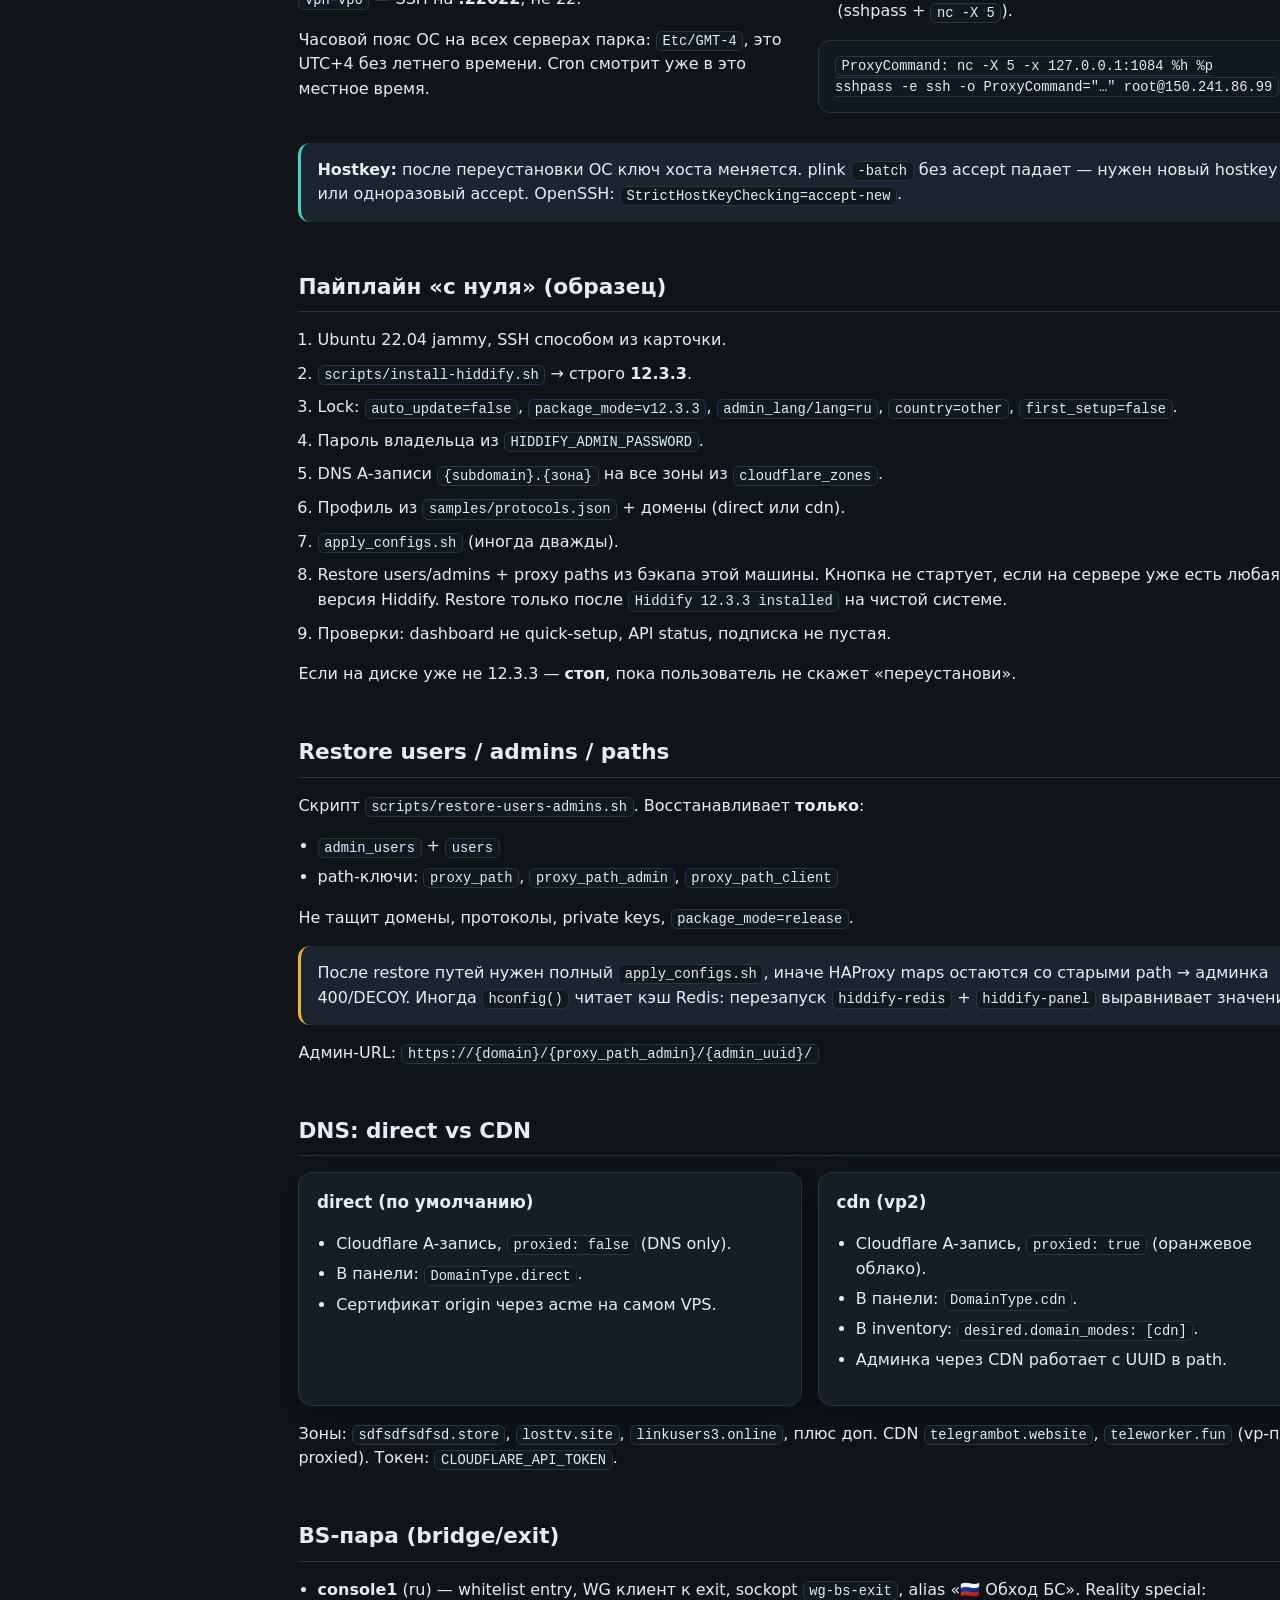
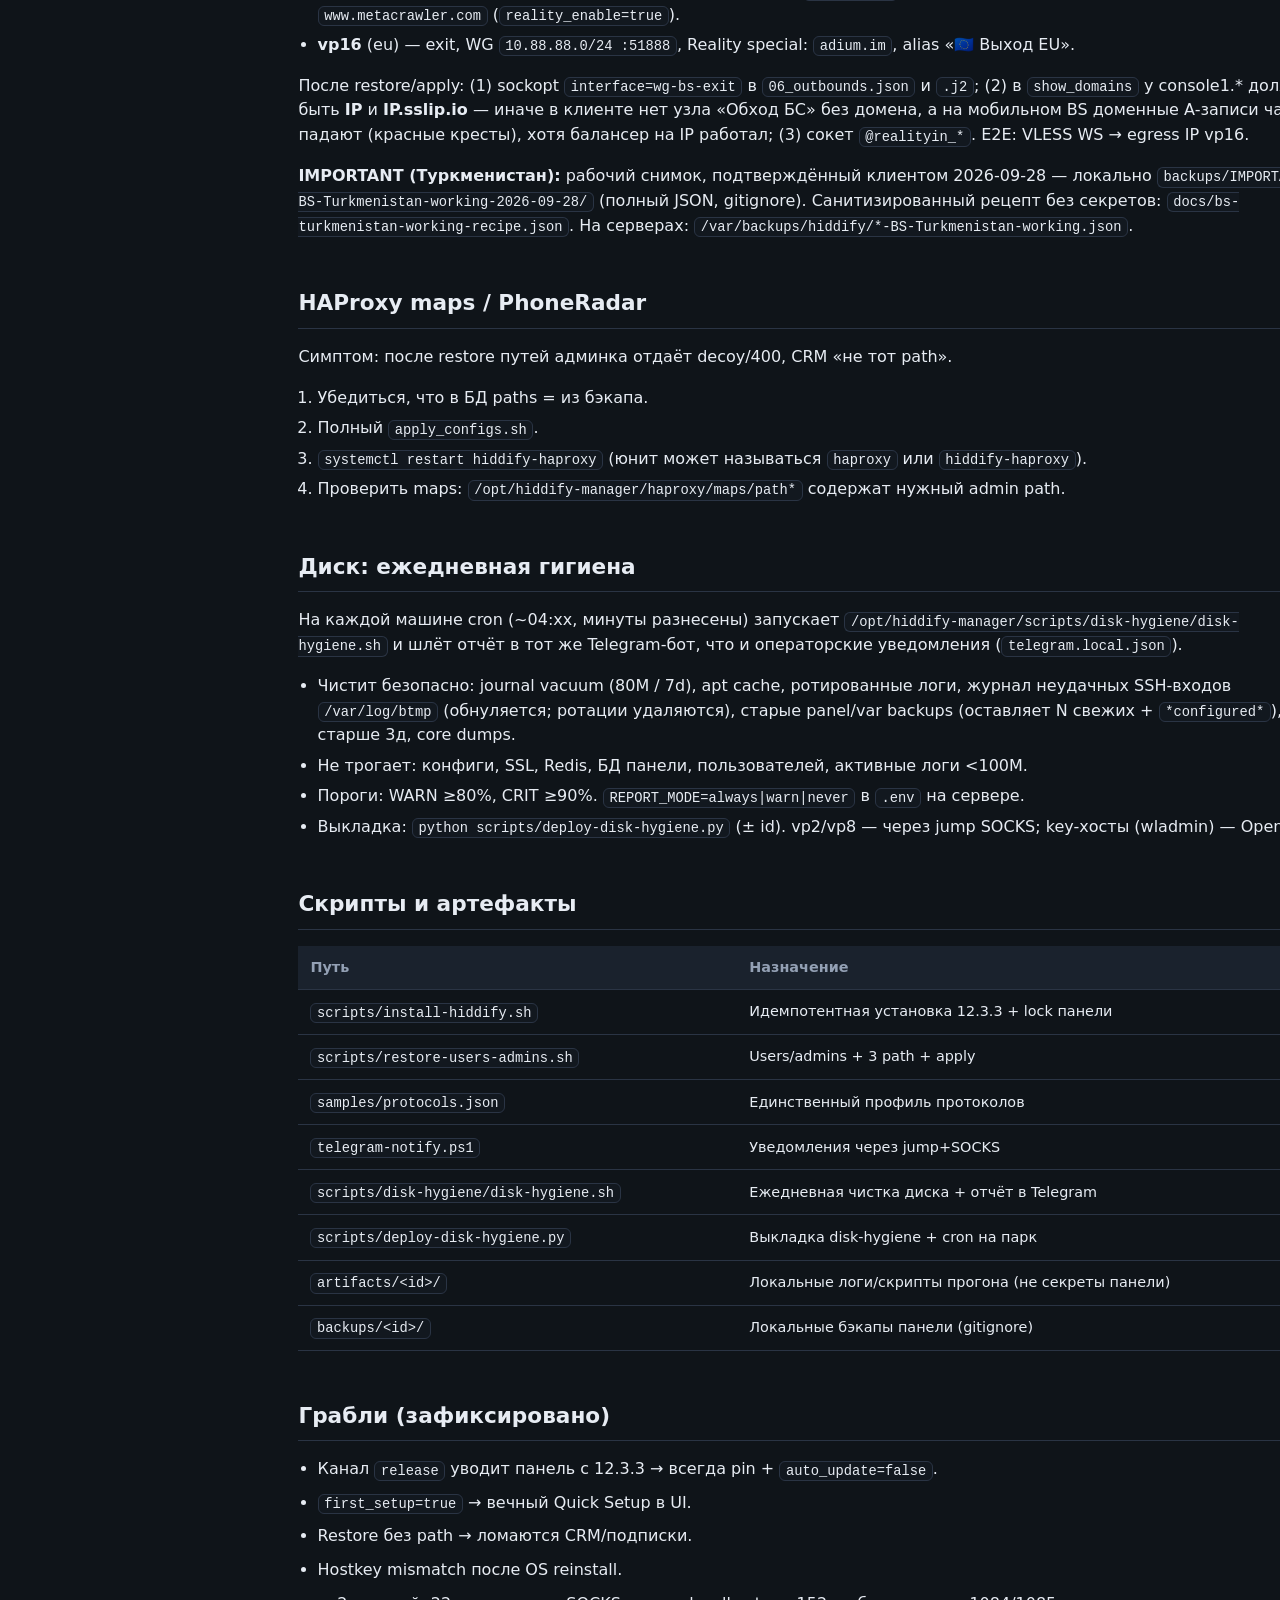
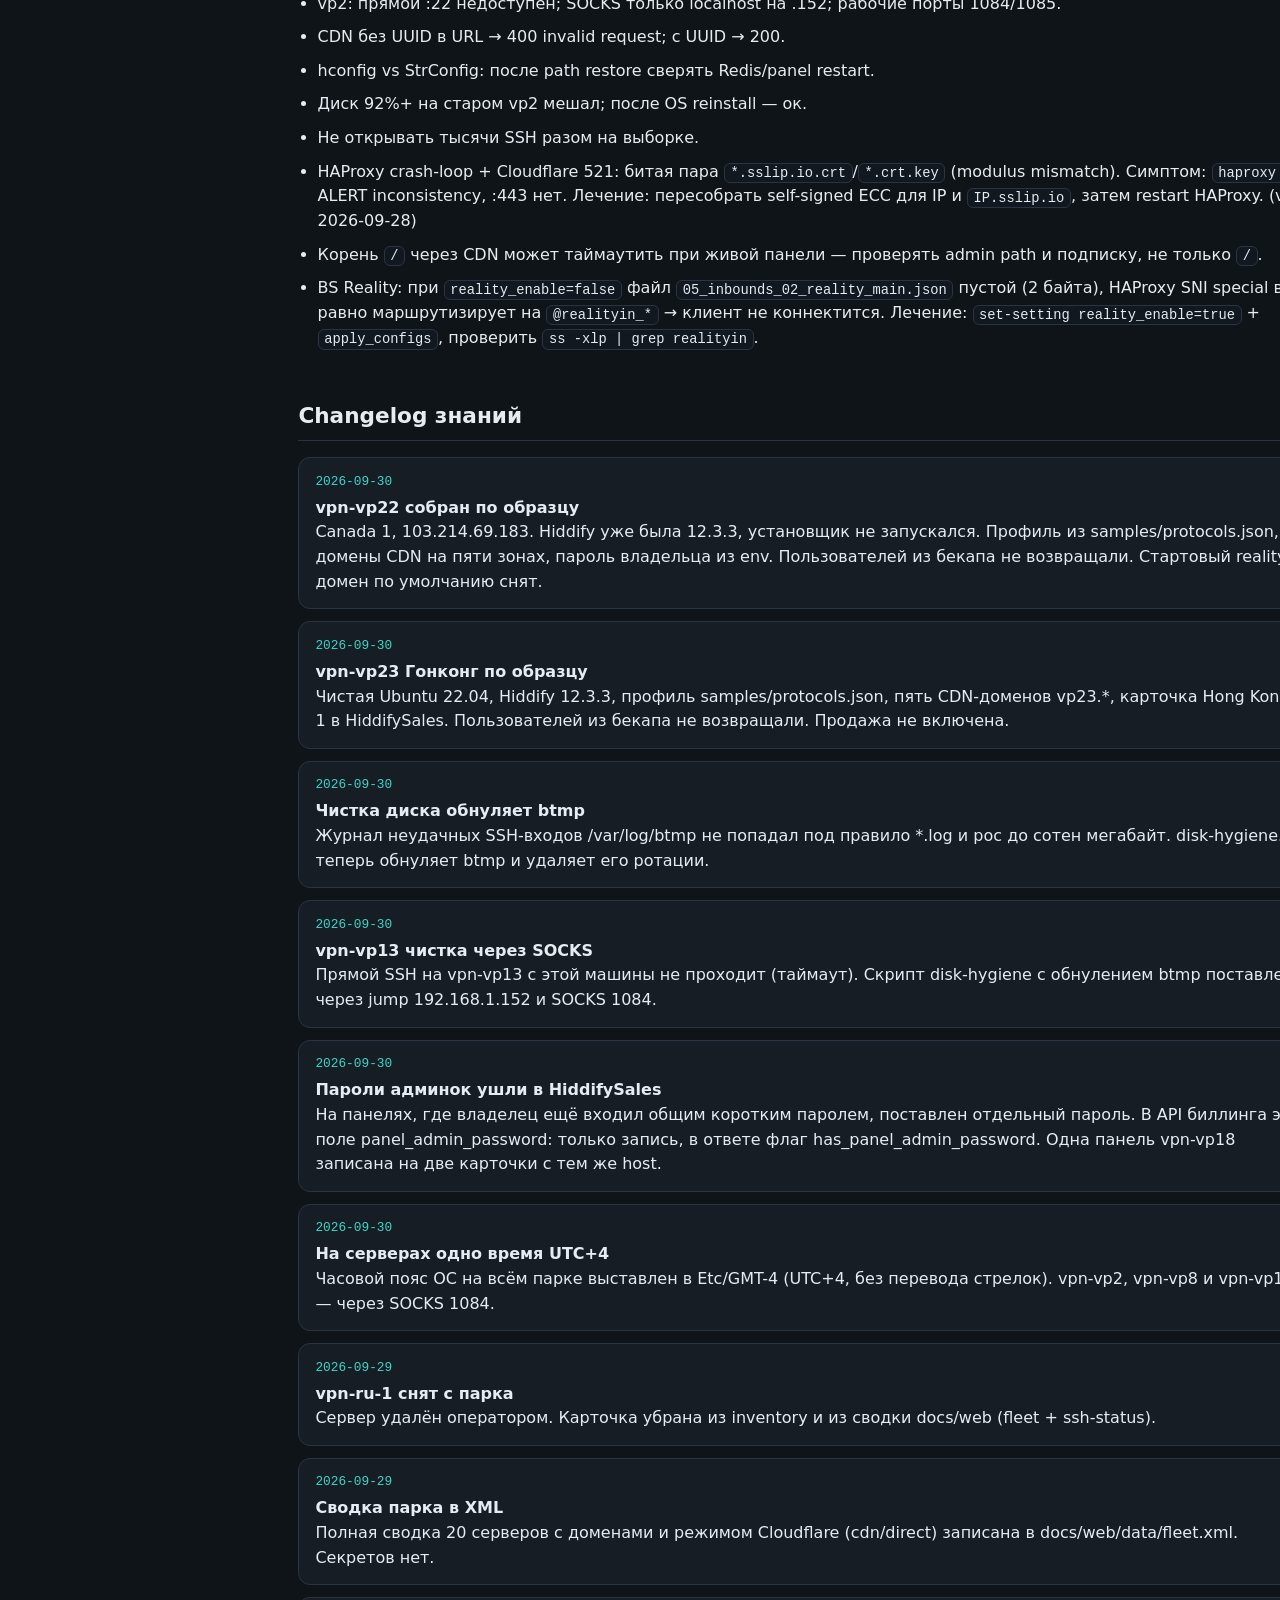
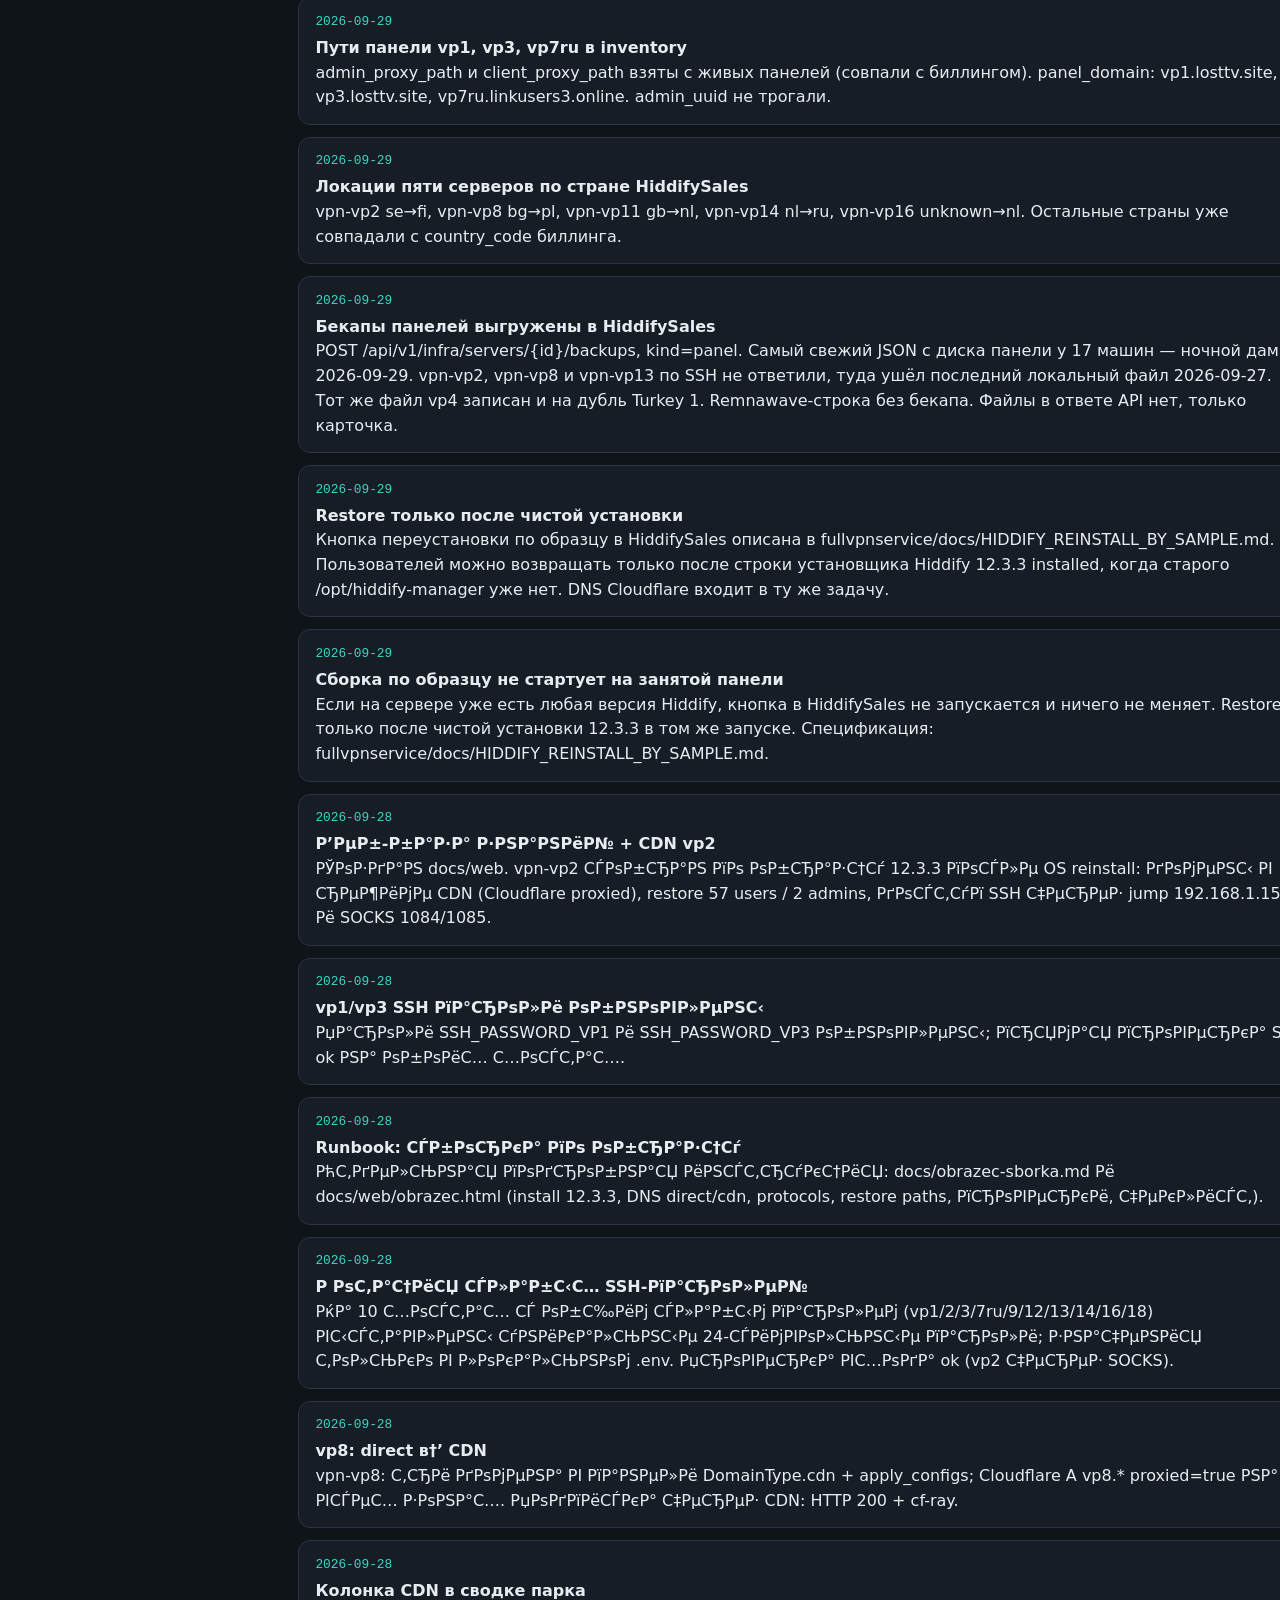
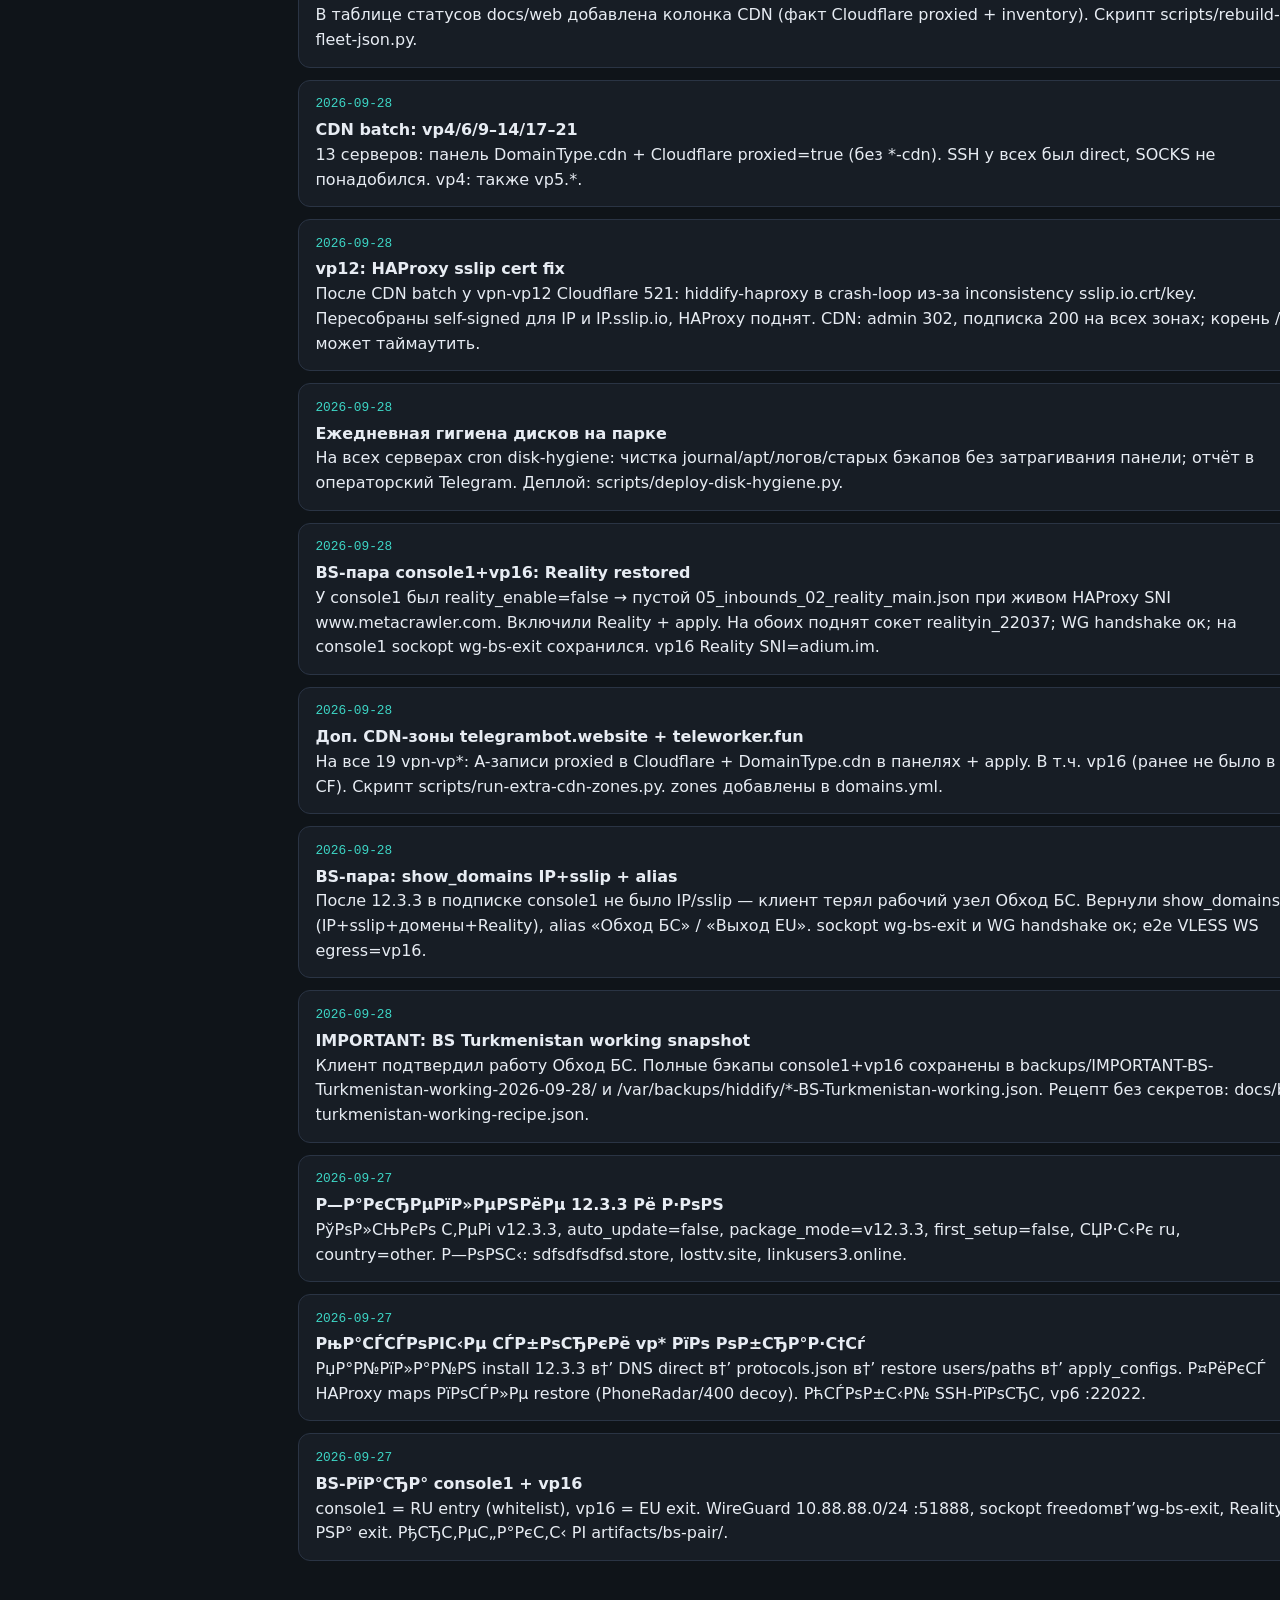
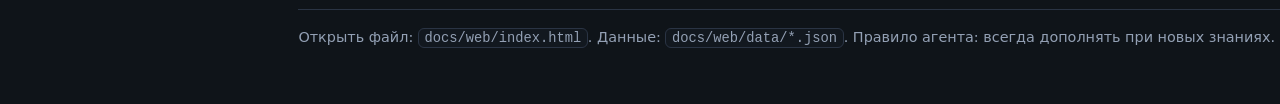
==== commit 605a2a30: "Set the fleet OS timezone note to a single UTC+4 clock. Co-authored-by: Cursor <cursoragent@cursor.c" ====
--- a/docs/web/index.html
+++ b/docs/web/index.html
@@ -128,6 +128,7 @@
             </ul>
             <h3>Особые порты</h3>
             <p><code>vpn-vp6</code> — SSH на <strong>:22022</strong>, не 22.</p>
+            <p>Часовой пояс ОС на всех серверах парка: <code>Etc/GMT-4</code>, это UTC+4 без летнего времени. Cron смотрит уже в это местное время.</p>
           </div>
           <div>
             <h3>Jump / SOCKS (vp2 и изоляция)</h3>
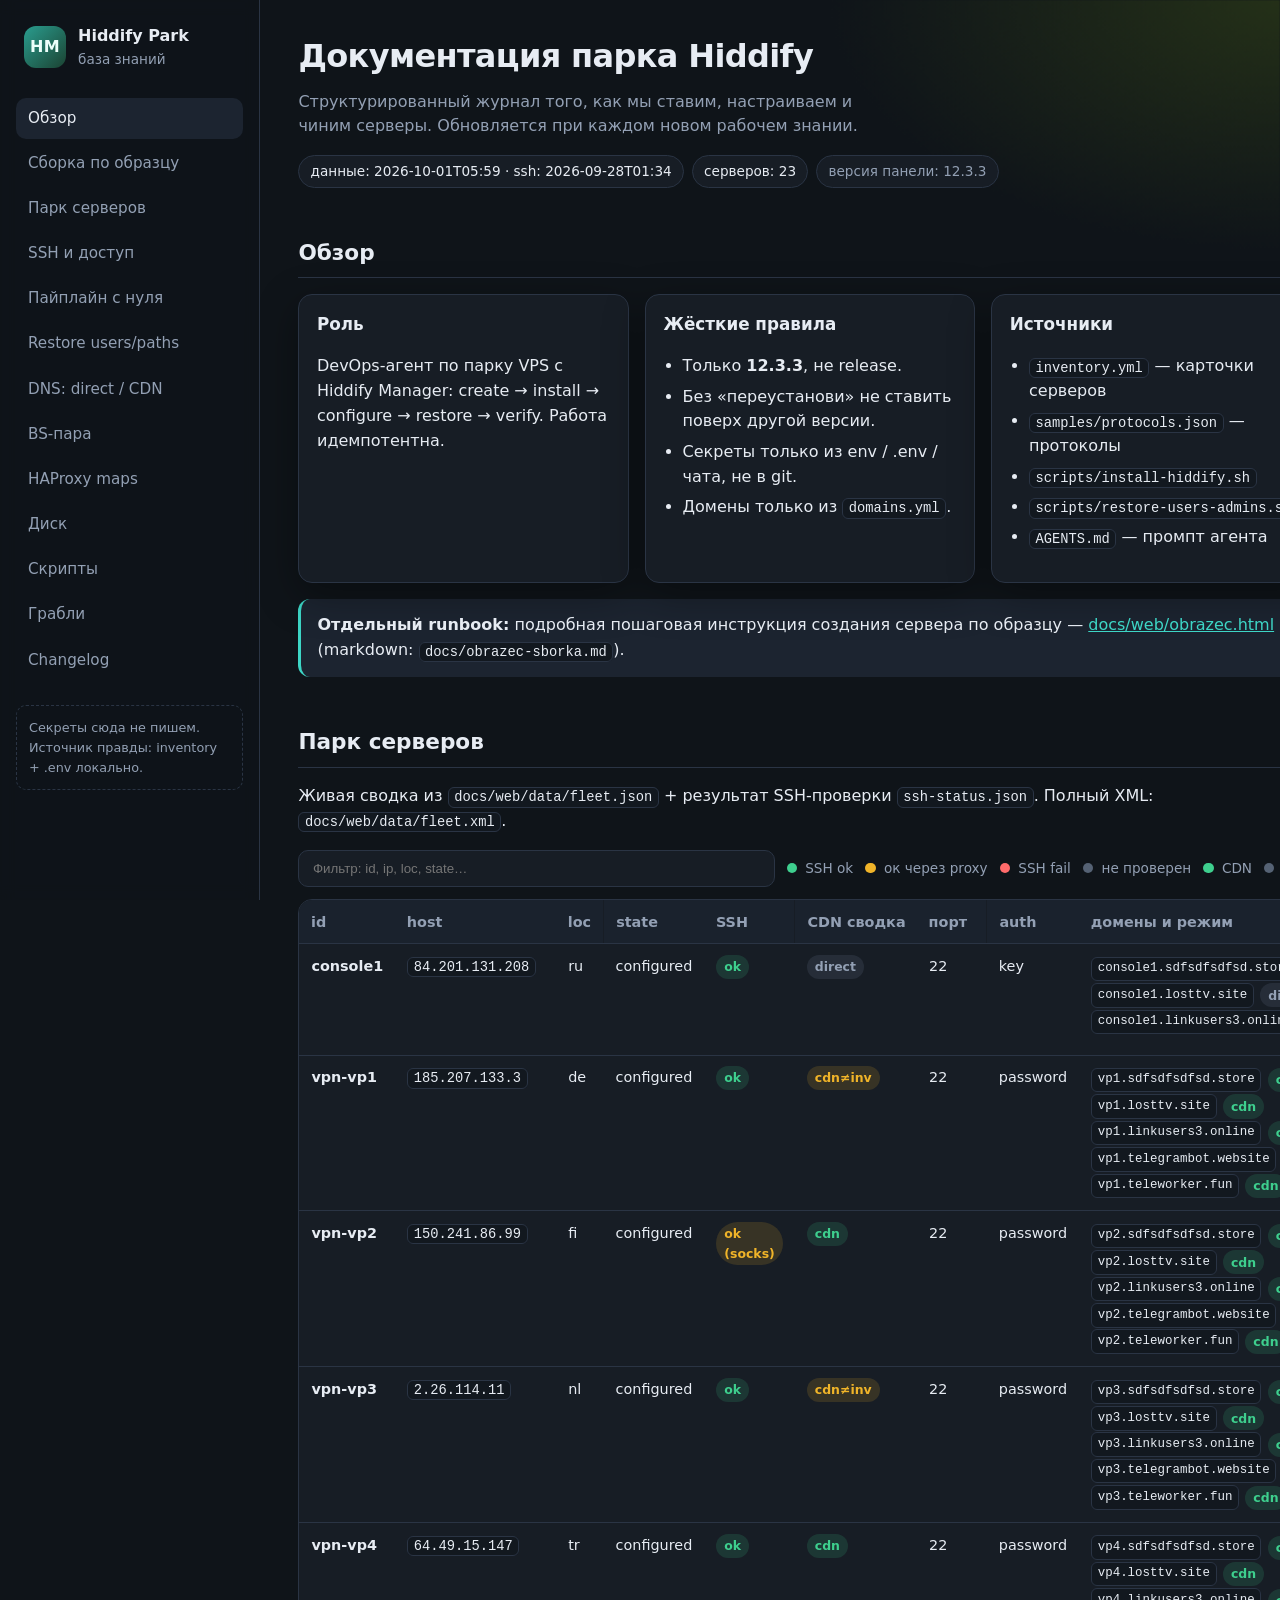
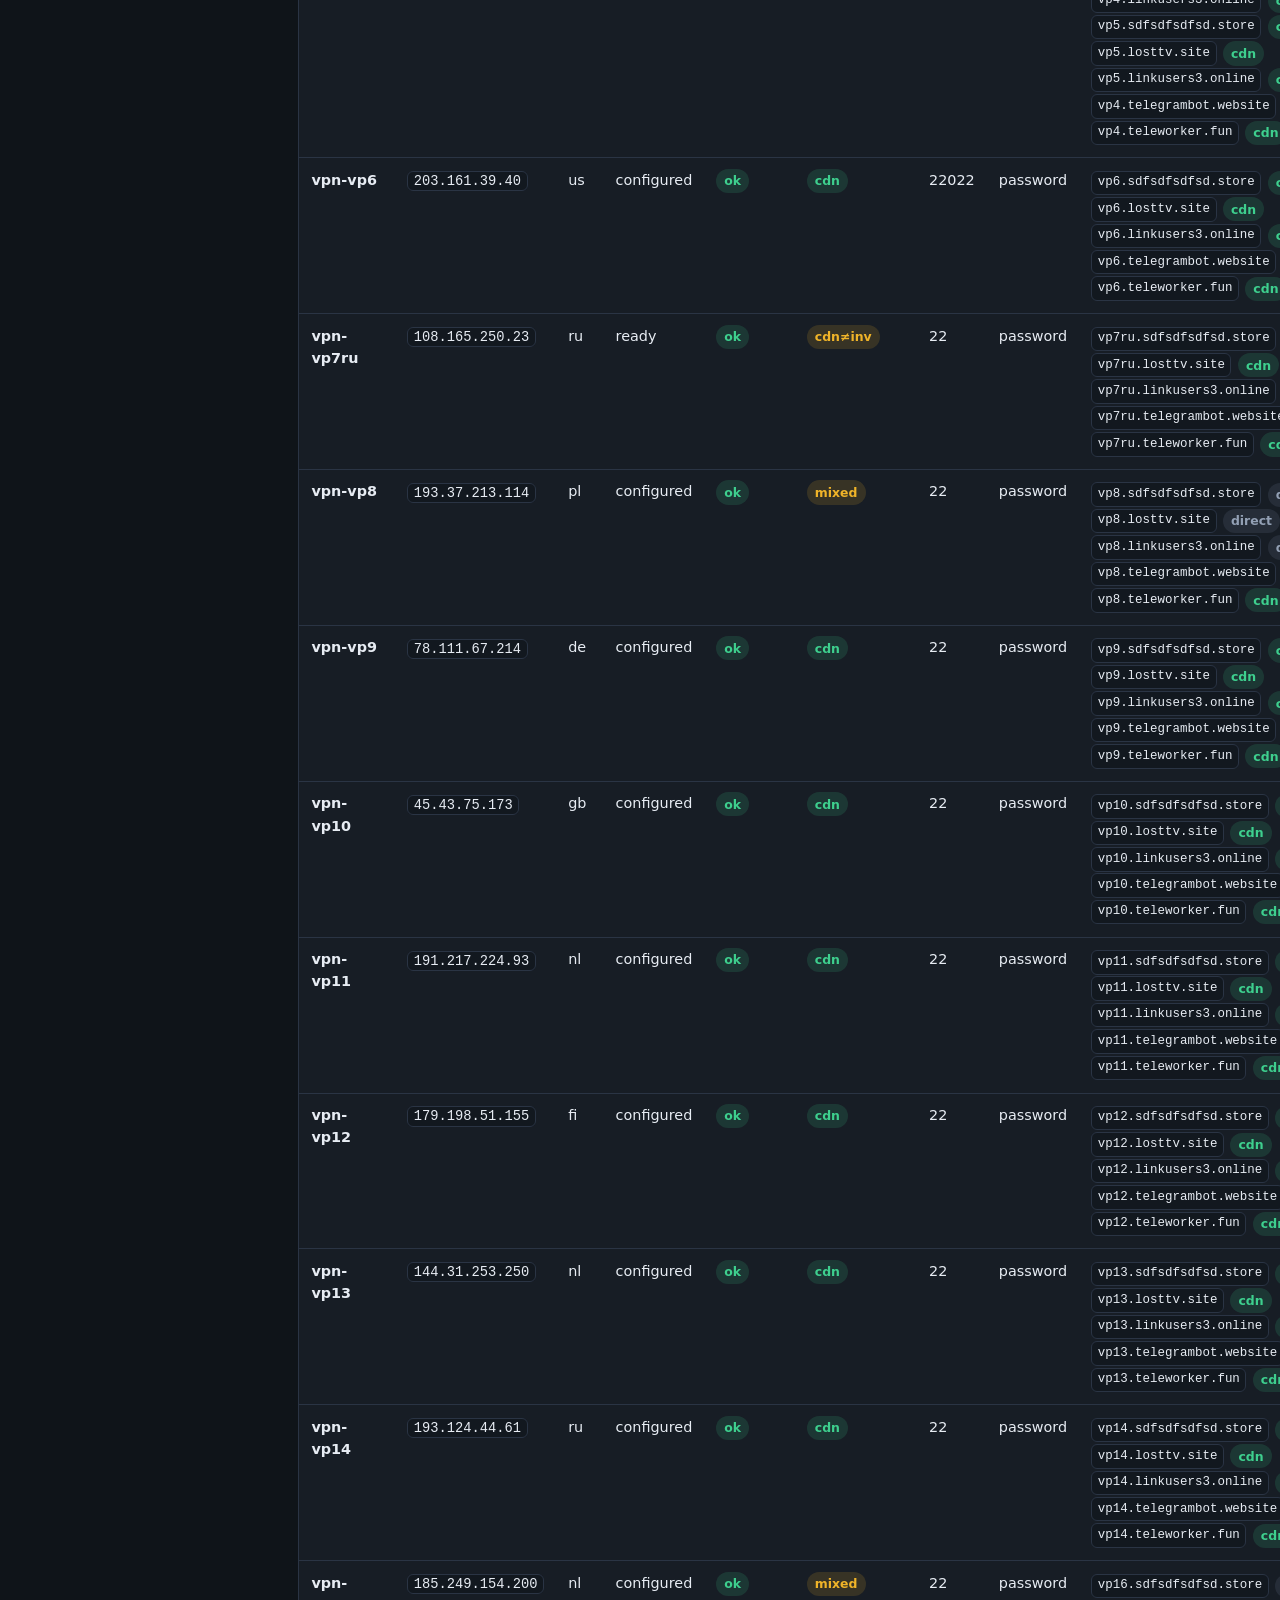
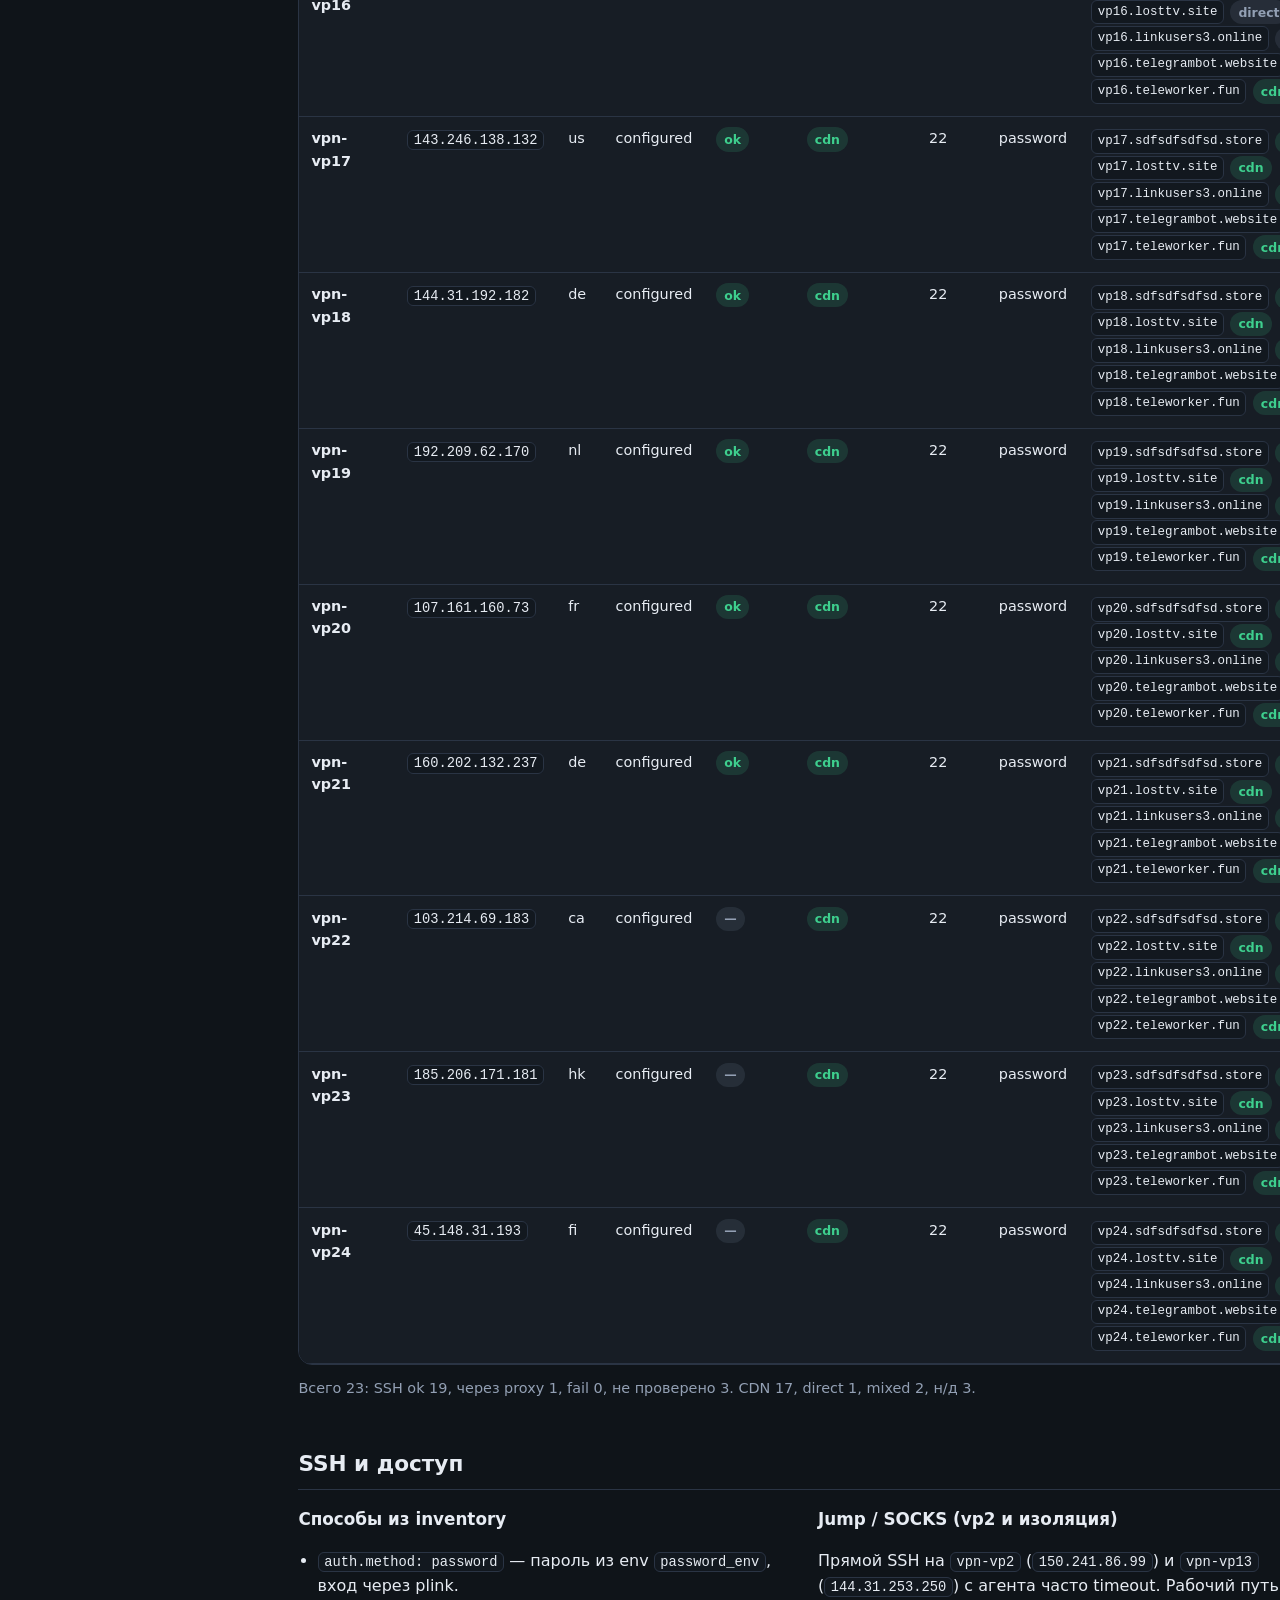
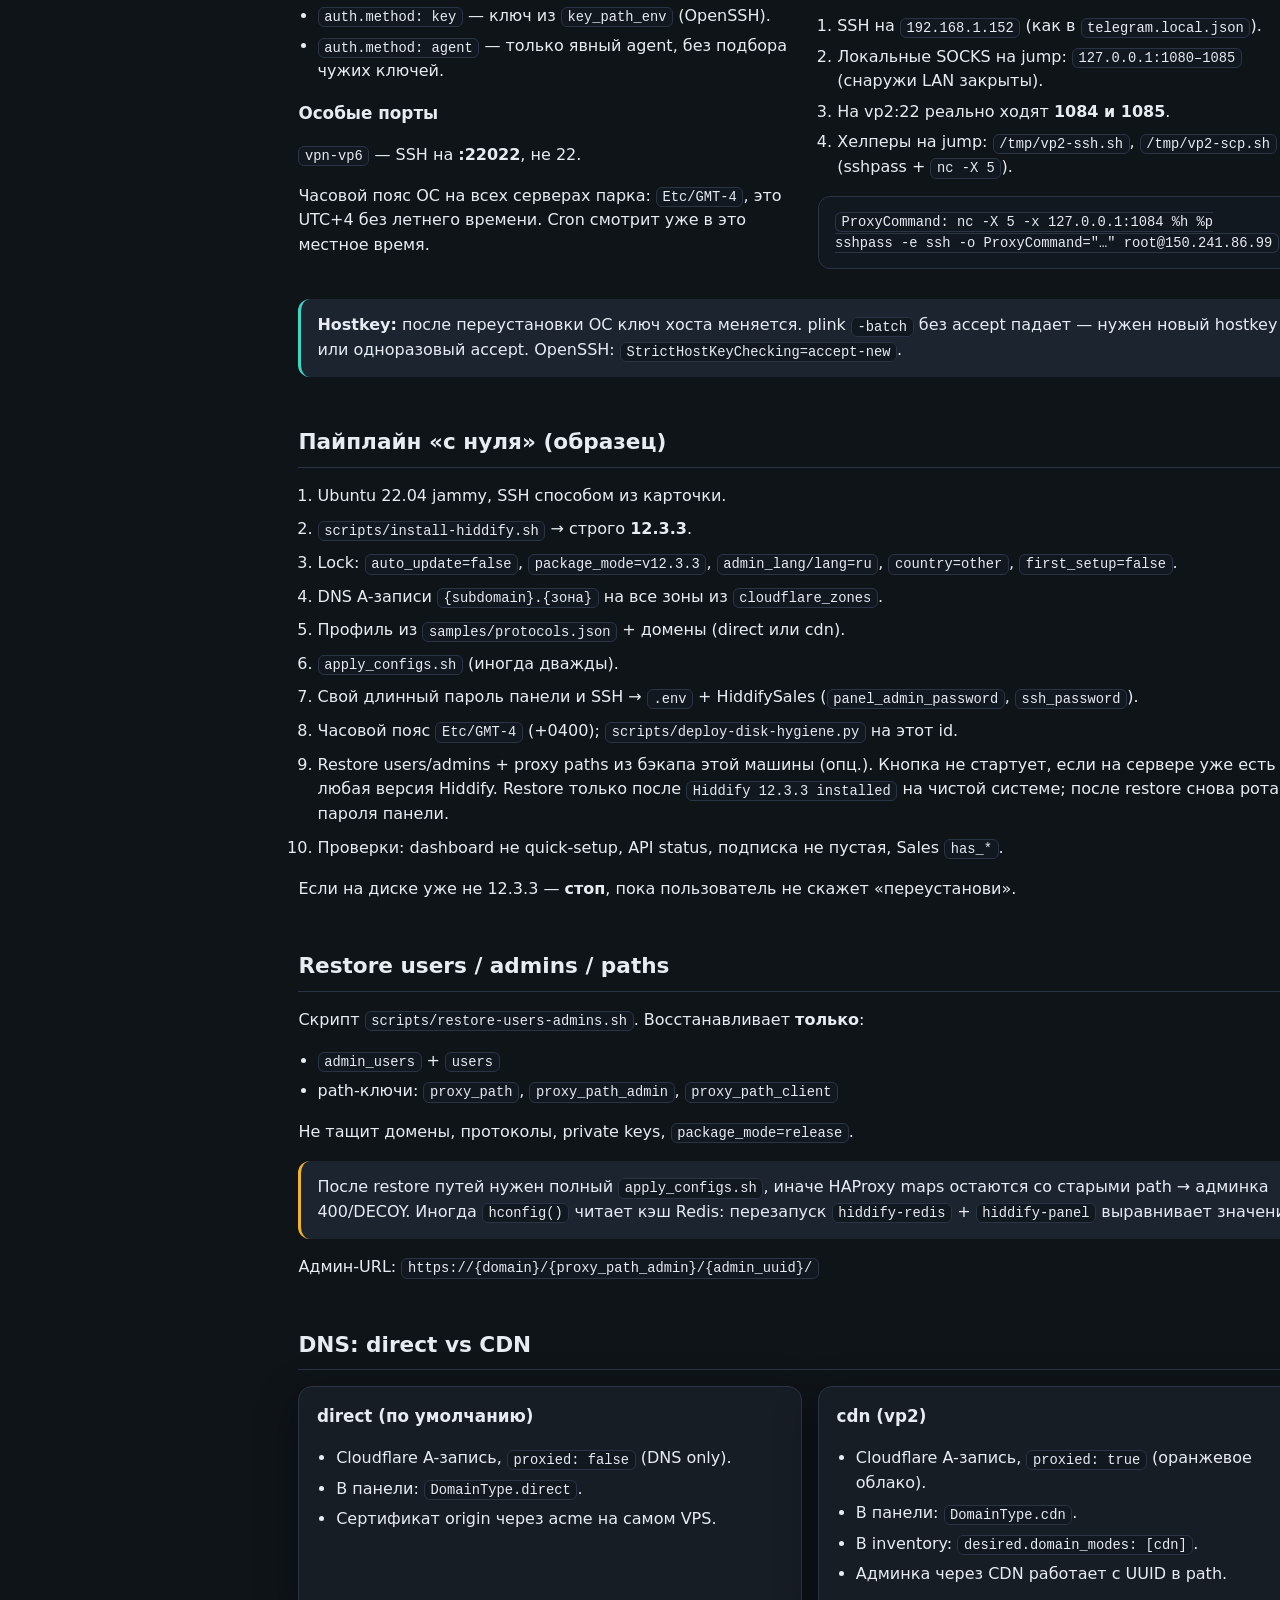
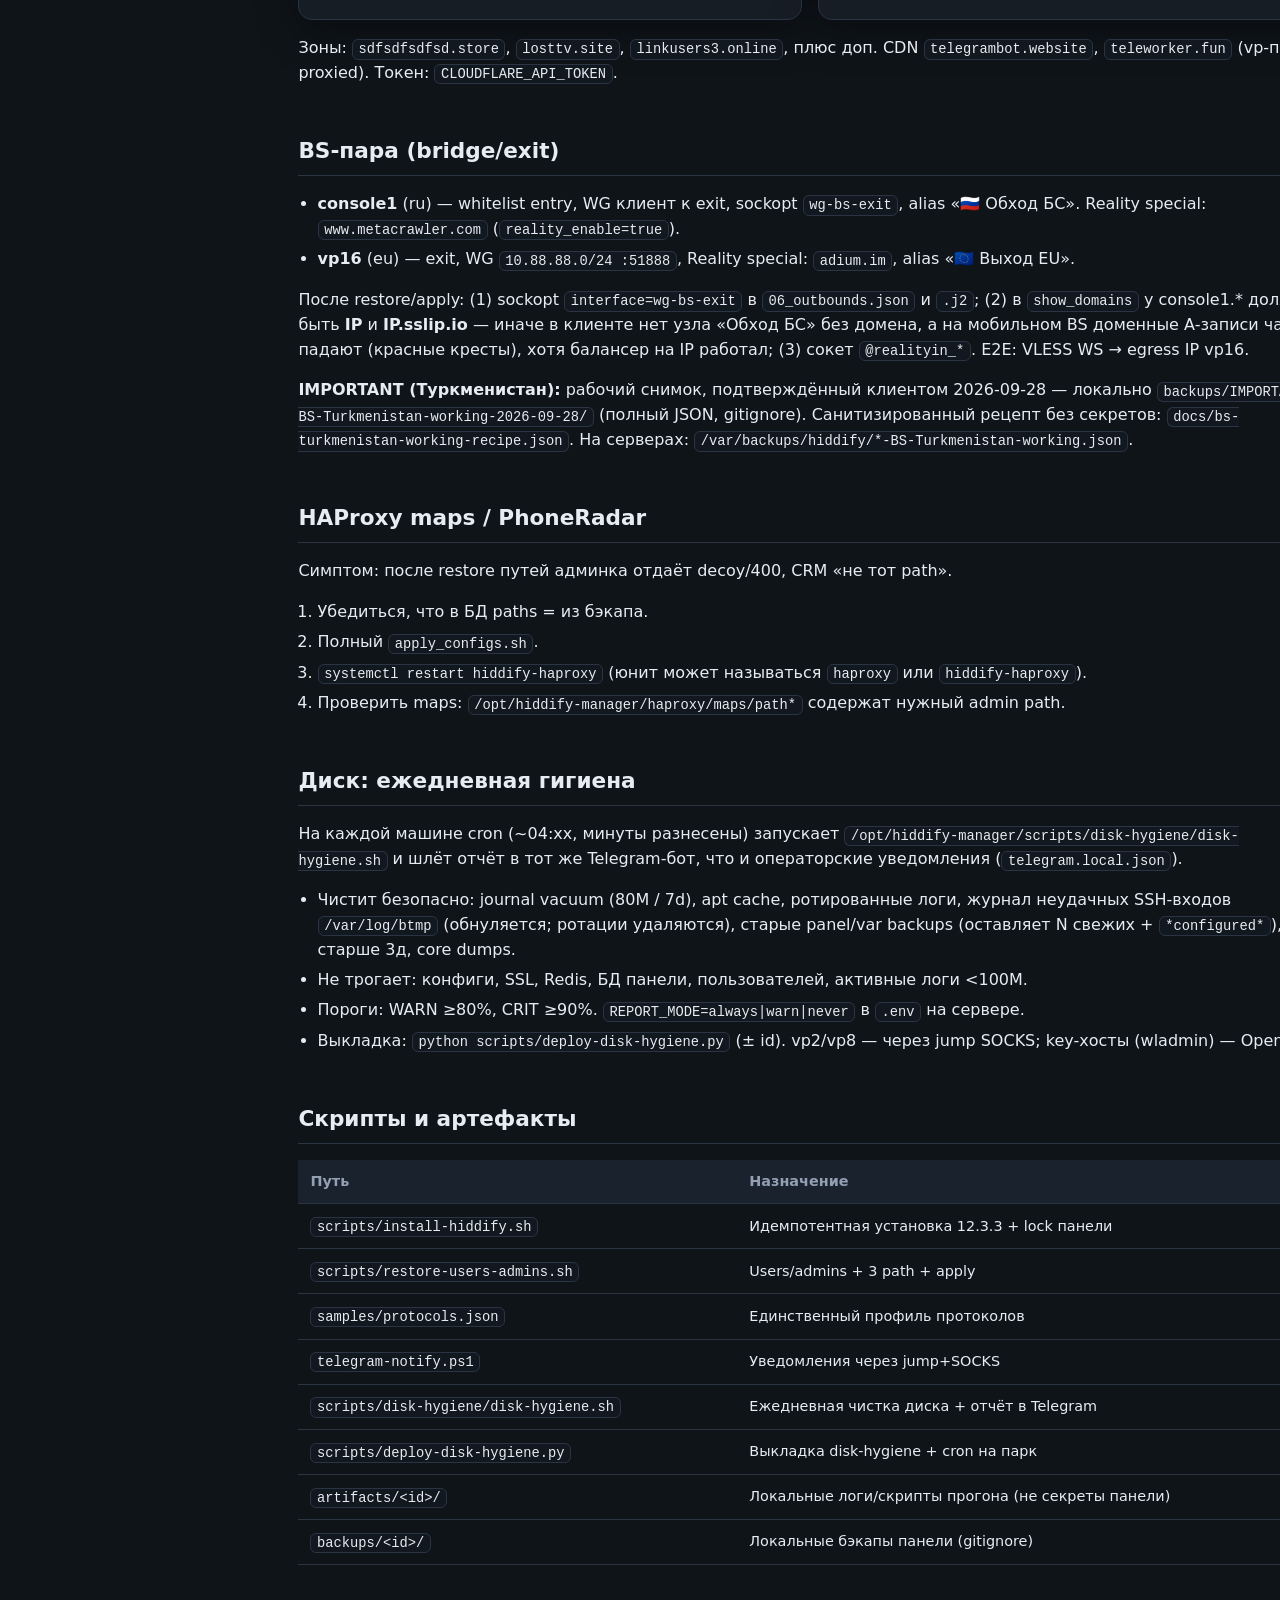
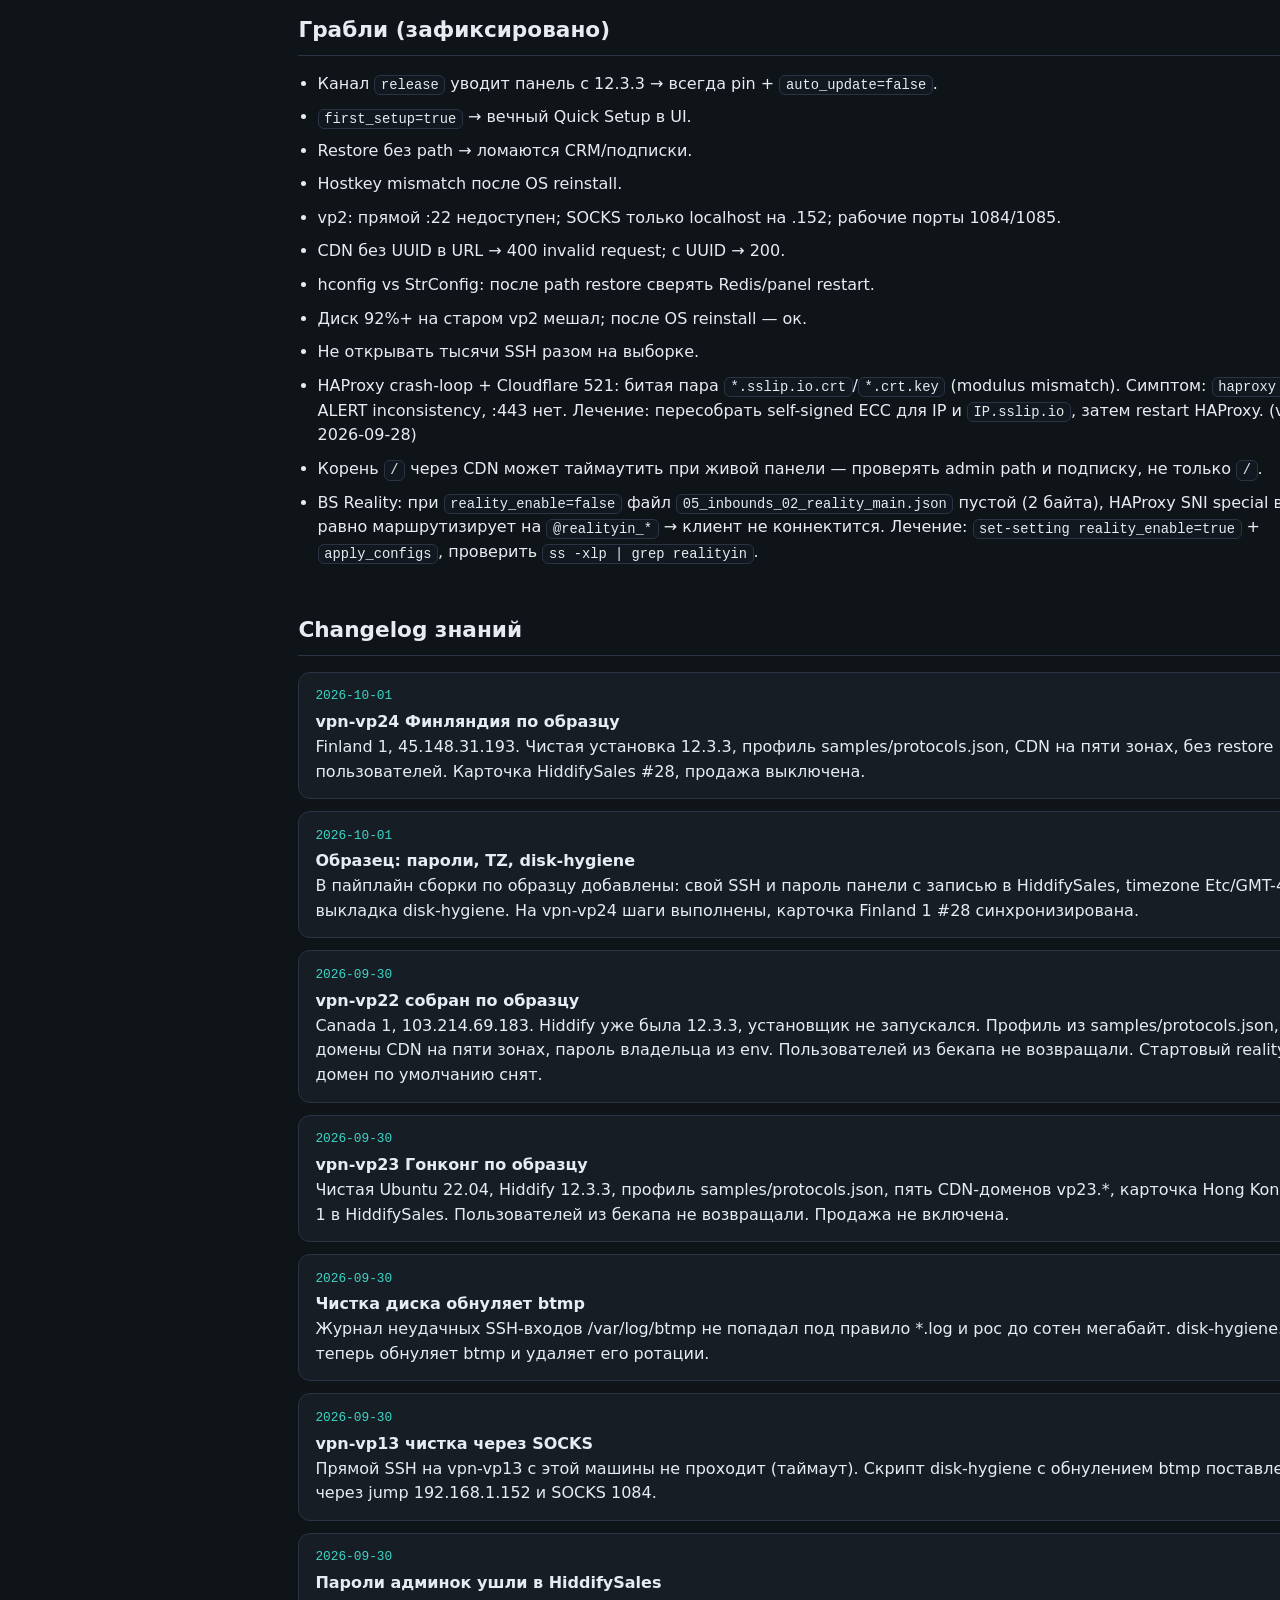
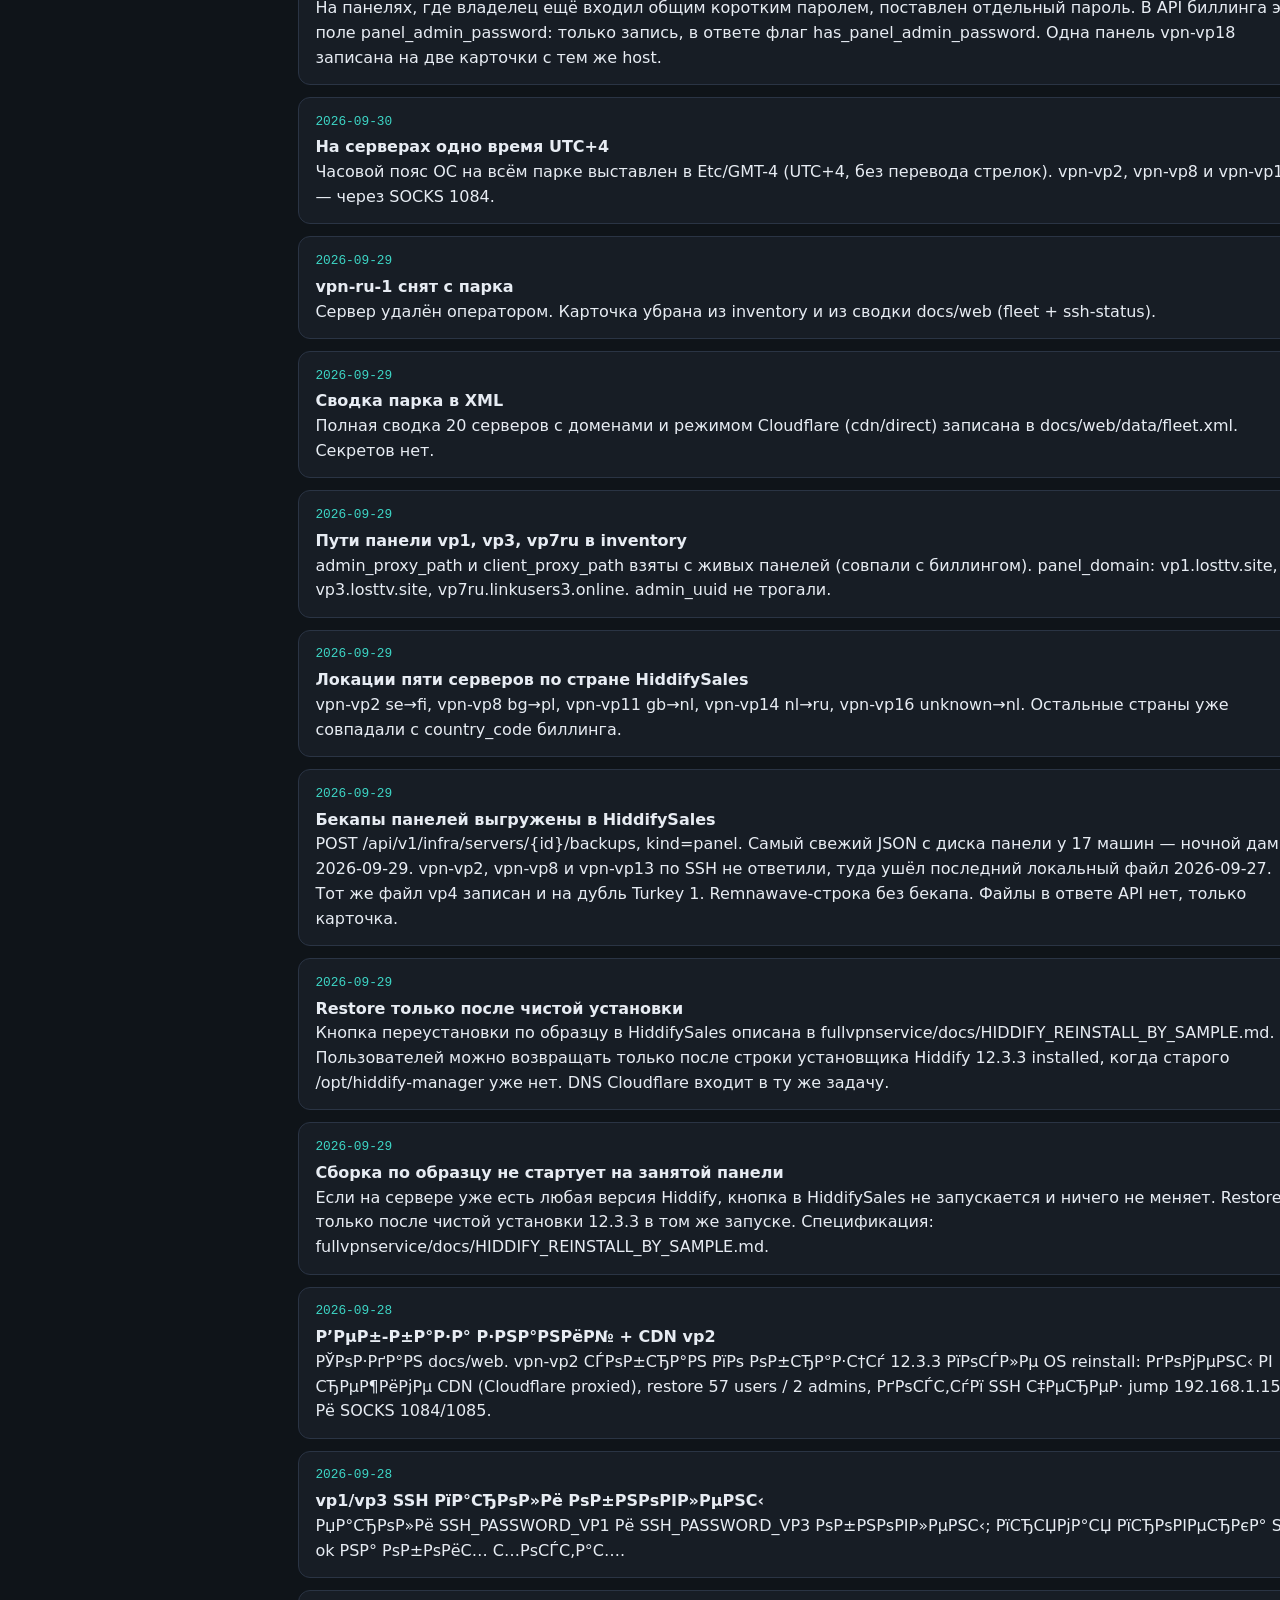
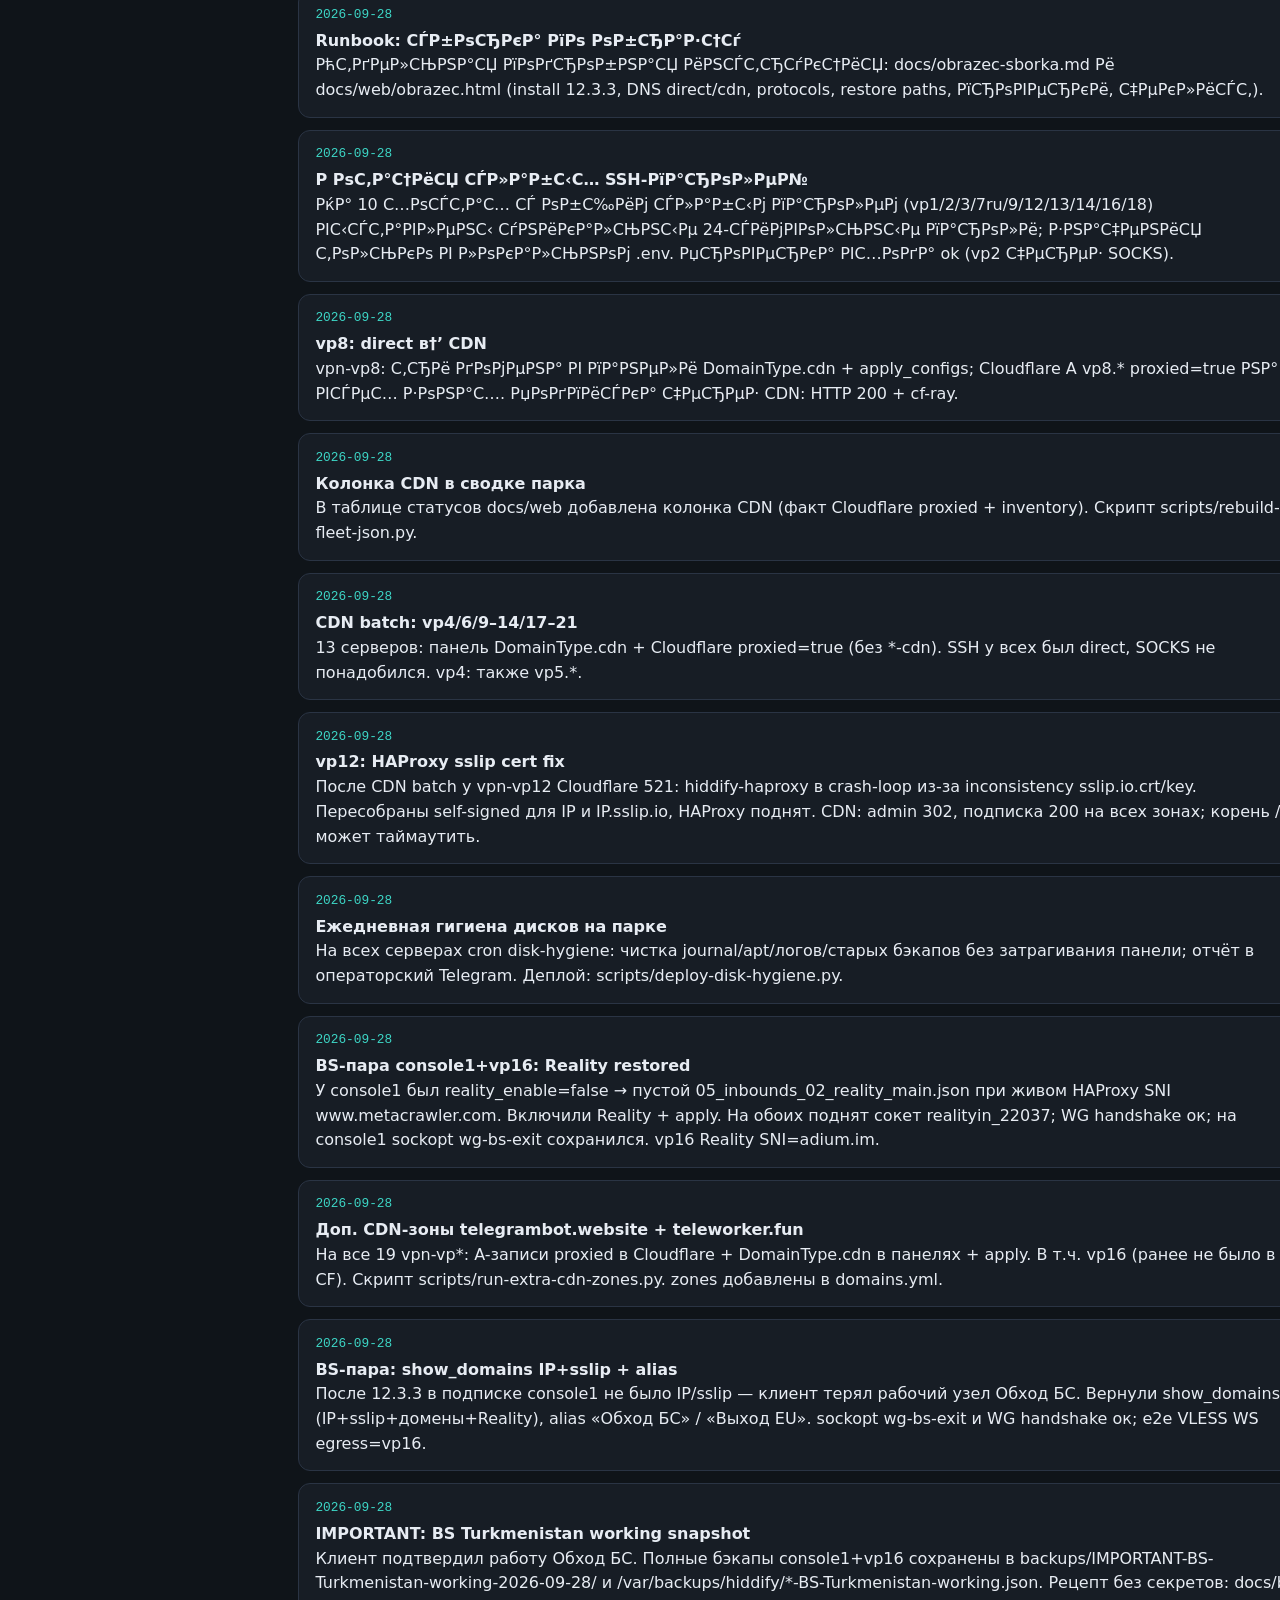
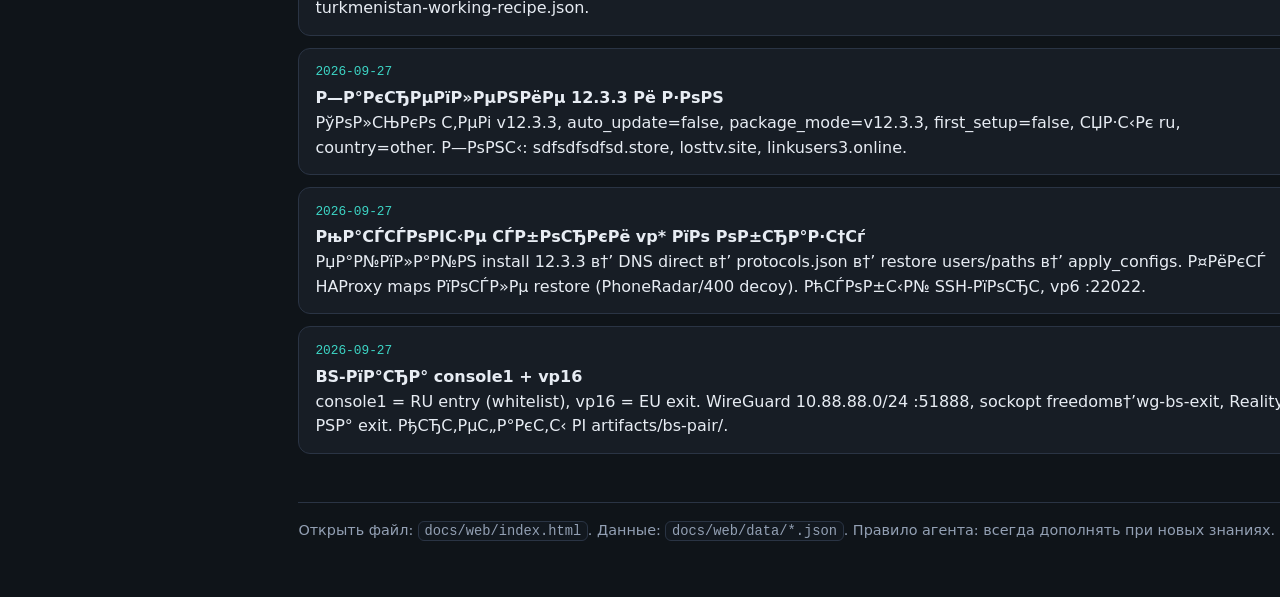
==== commit 883f66f0: "Require unique secrets, UTC+4, and disk hygiene in the sample build. Co-authored-by: Cursor <cursora" ====
--- a/docs/web/index.html
+++ b/docs/web/index.html
@@ -154,12 +154,13 @@
           <li>Ubuntu 22.04 jammy, SSH способом из карточки.</li>
           <li><code>scripts/install-hiddify.sh</code> → строго <strong>12.3.3</strong>.</li>
           <li>Lock: <code>auto_update=false</code>, <code>package_mode=v12.3.3</code>, <code>admin_lang/lang=ru</code>, <code>country=other</code>, <code>first_setup=false</code>.</li>
-          <li>Пароль владельца из <code>HIDDIFY_ADMIN_PASSWORD</code>.</li>
           <li>DNS A-записи <code>{subdomain}.{зона}</code> на все зоны из <code>cloudflare_zones</code>.</li>
           <li>Профиль из <code>samples/protocols.json</code> + домены (direct или cdn).</li>
           <li><code>apply_configs.sh</code> (иногда дважды).</li>
-          <li>Restore users/admins + proxy paths из бэкапа этой машины. Кнопка не стартует, если на сервере уже есть любая версия Hiddify. Restore только после <code>Hiddify 12.3.3 installed</code> на чистой системе.</li>
-          <li>Проверки: dashboard не quick-setup, API status, подписка не пустая.</li>
+          <li>Свой длинный пароль панели и SSH → <code>.env</code> + HiddifySales (<code>panel_admin_password</code>, <code>ssh_password</code>).</li>
+          <li>Часовой пояс <code>Etc/GMT-4</code> (+0400); <code>scripts/deploy-disk-hygiene.py</code> на этот id.</li>
+          <li>Restore users/admins + proxy paths из бэкапа этой машины (опц.). Кнопка не стартует, если на сервере уже есть любая версия Hiddify. Restore только после <code>Hiddify 12.3.3 installed</code> на чистой системе; после restore снова ротация пароля панели.</li>
+          <li>Проверки: dashboard не quick-setup, API status, подписка не пустая, Sales <code>has_*</code>.</li>
         </ol>
         <p>Если на диске уже не 12.3.3 — <strong>стоп</strong>, пока пользователь не скажет «переустанови».</p>
       </section>
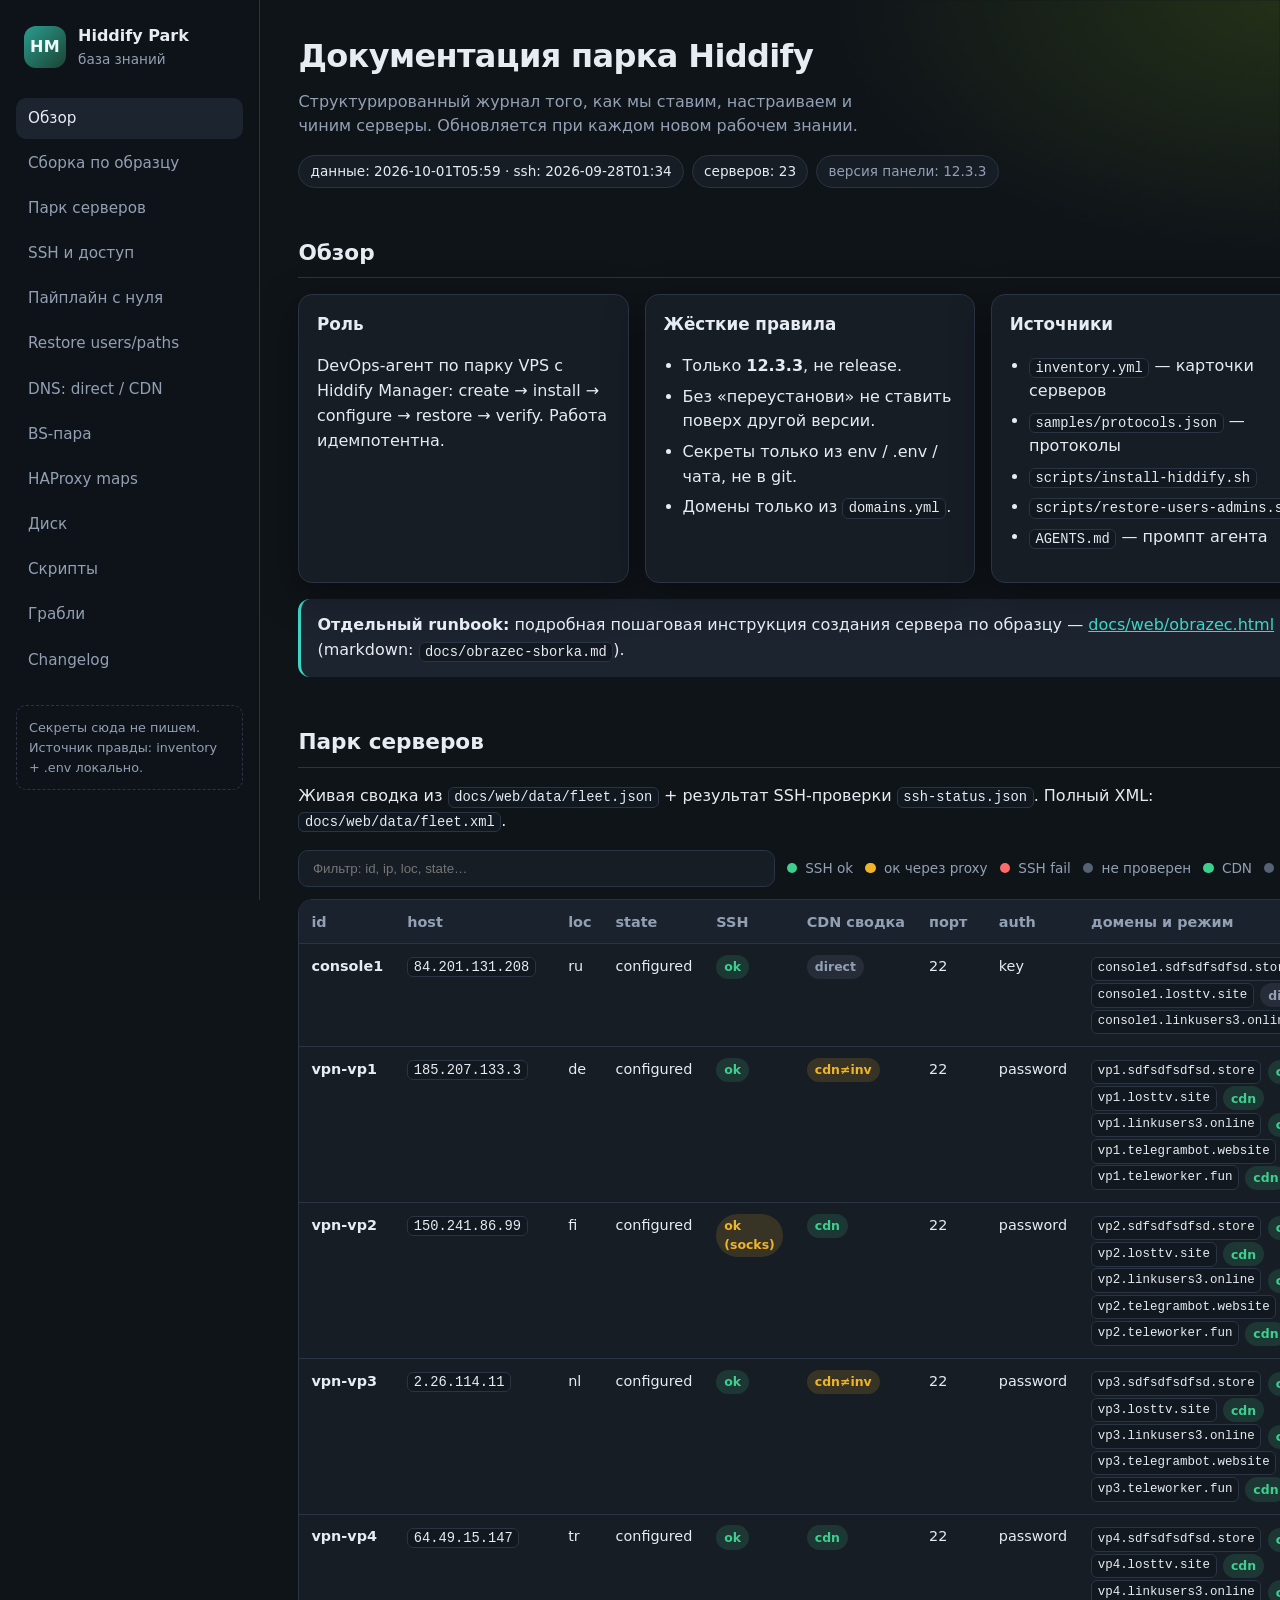
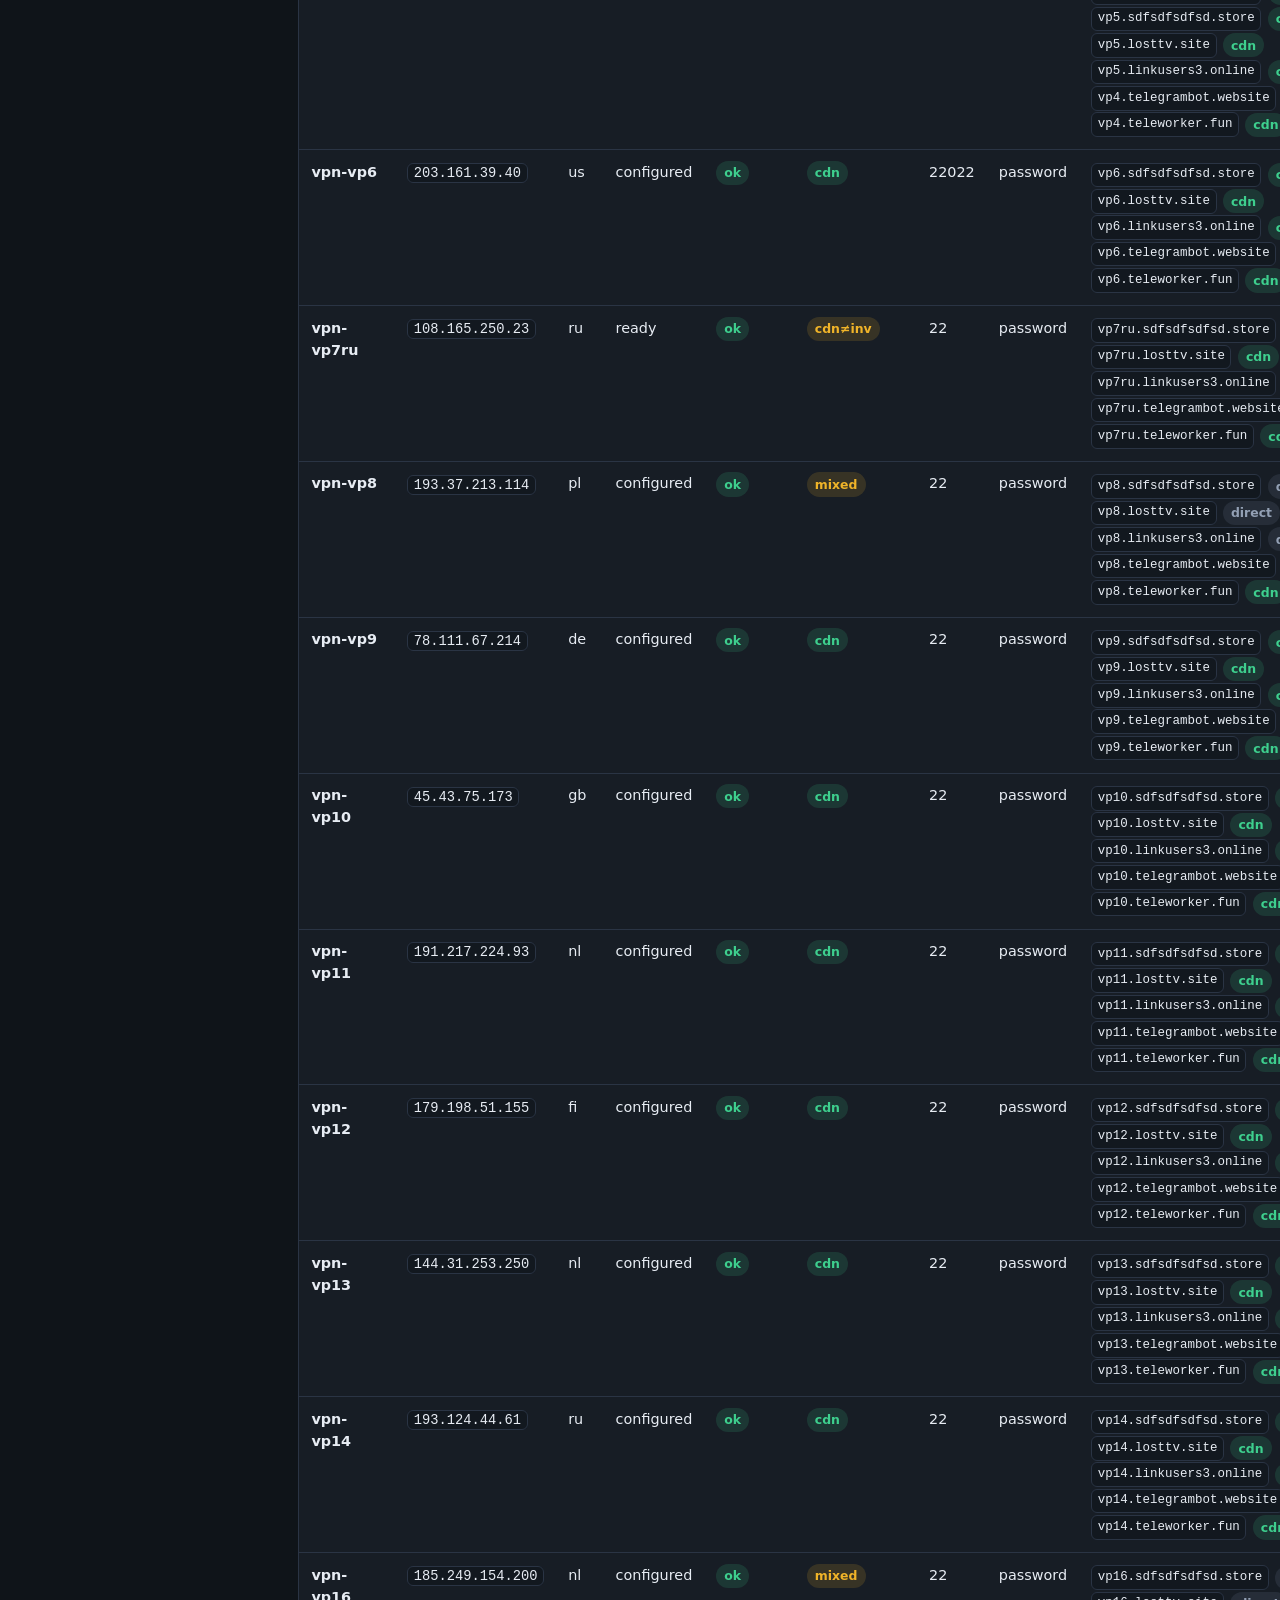
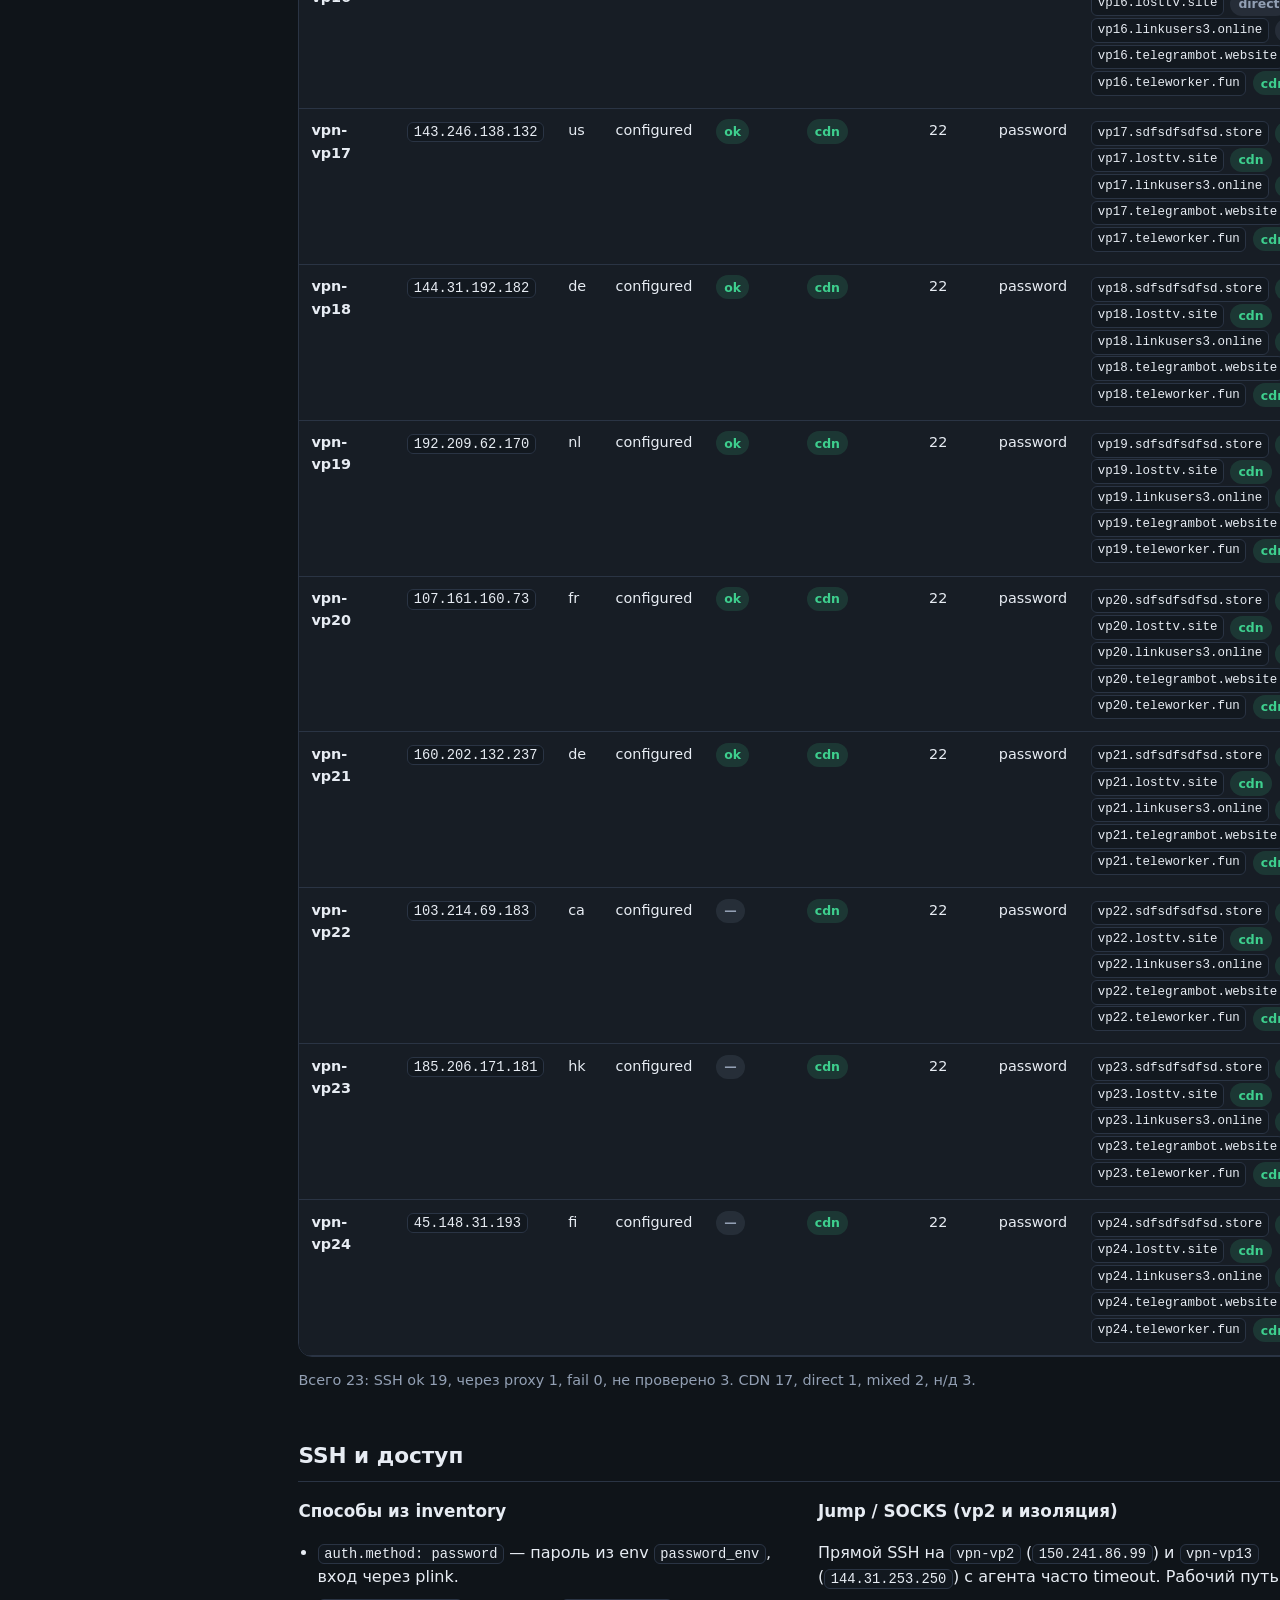
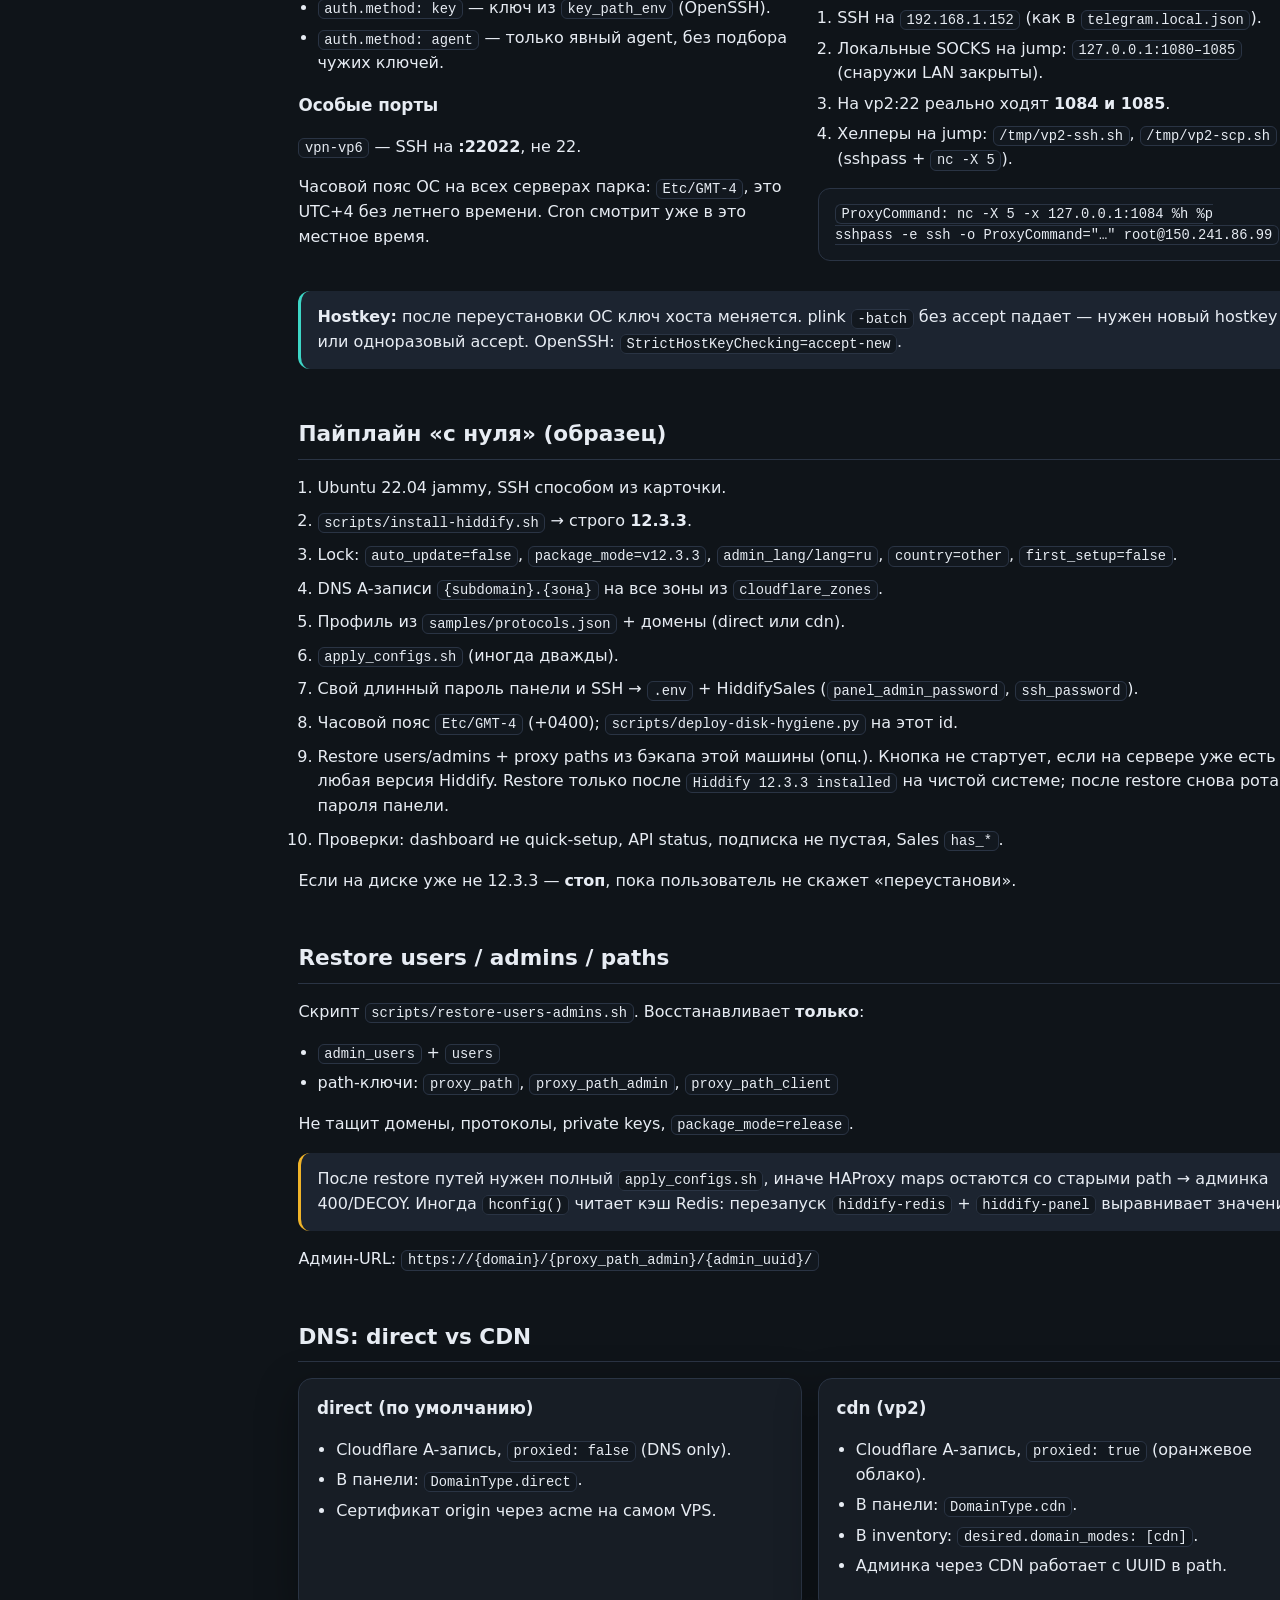
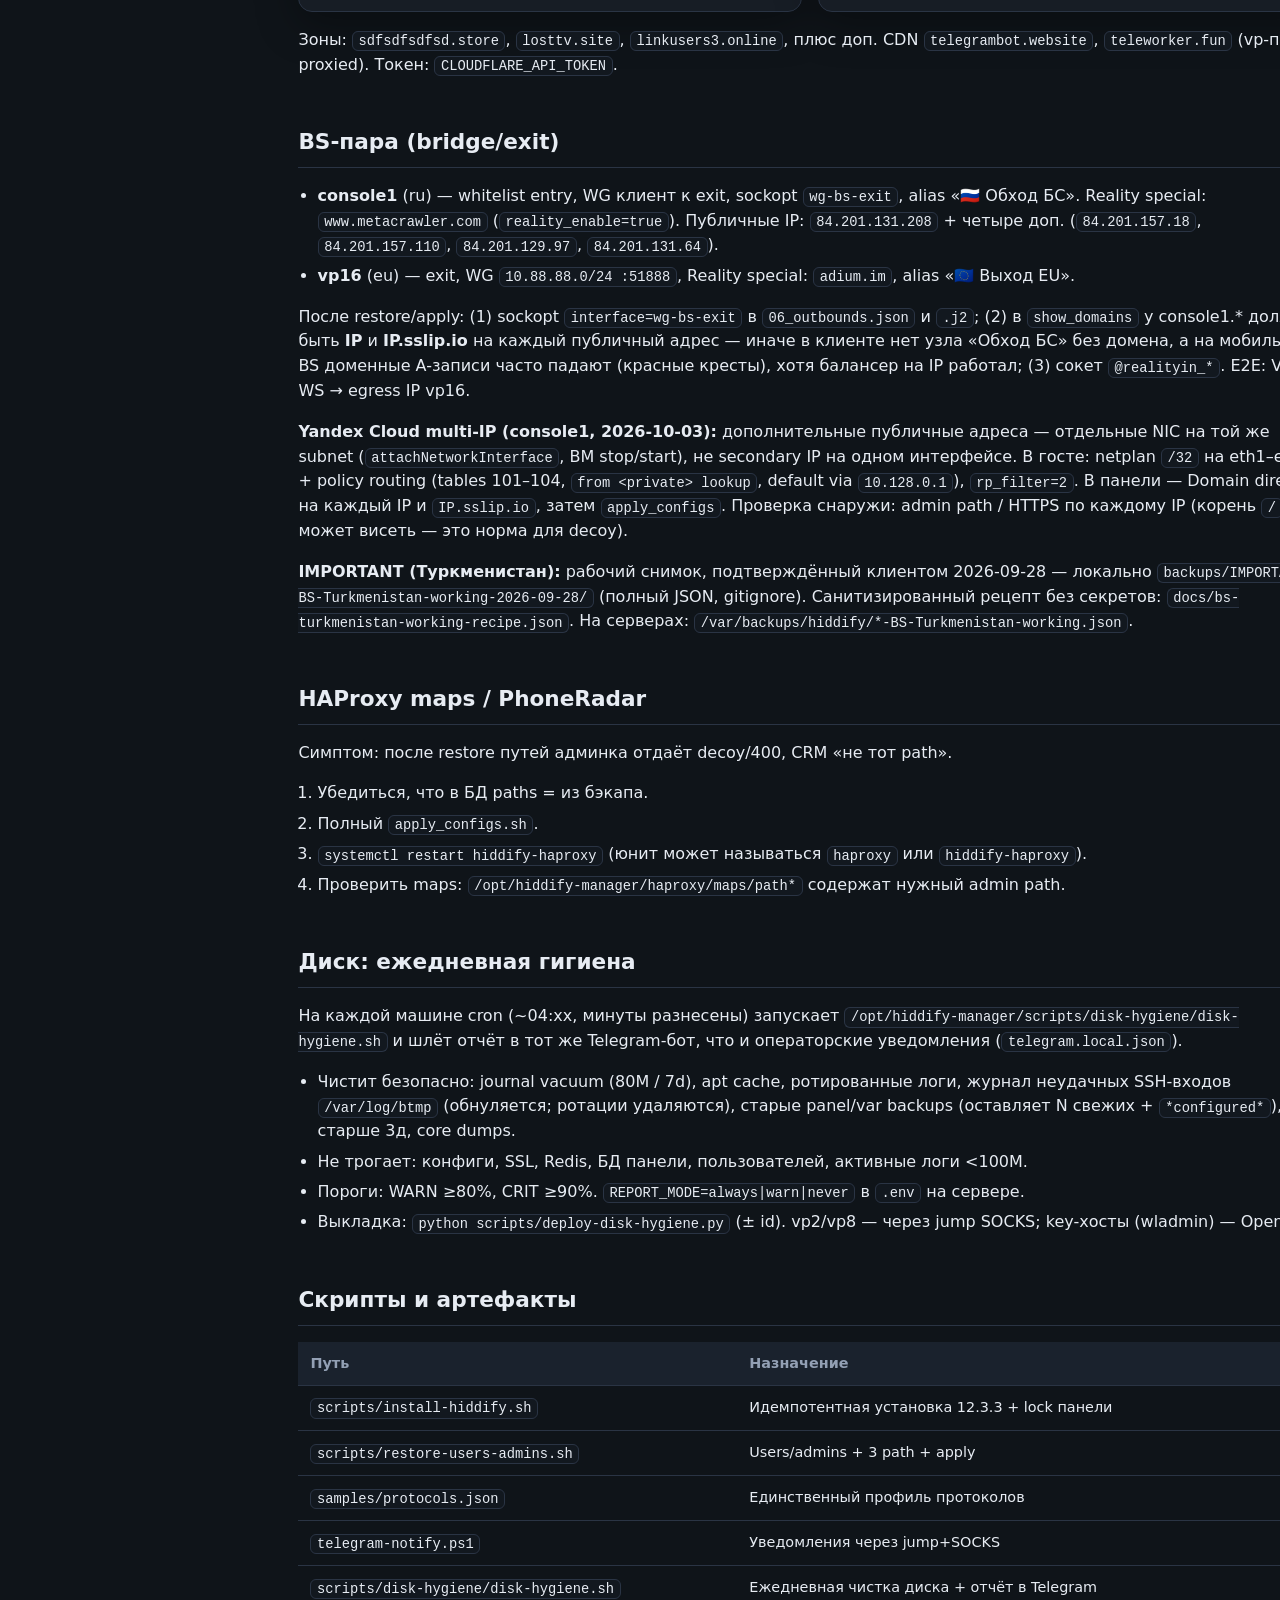
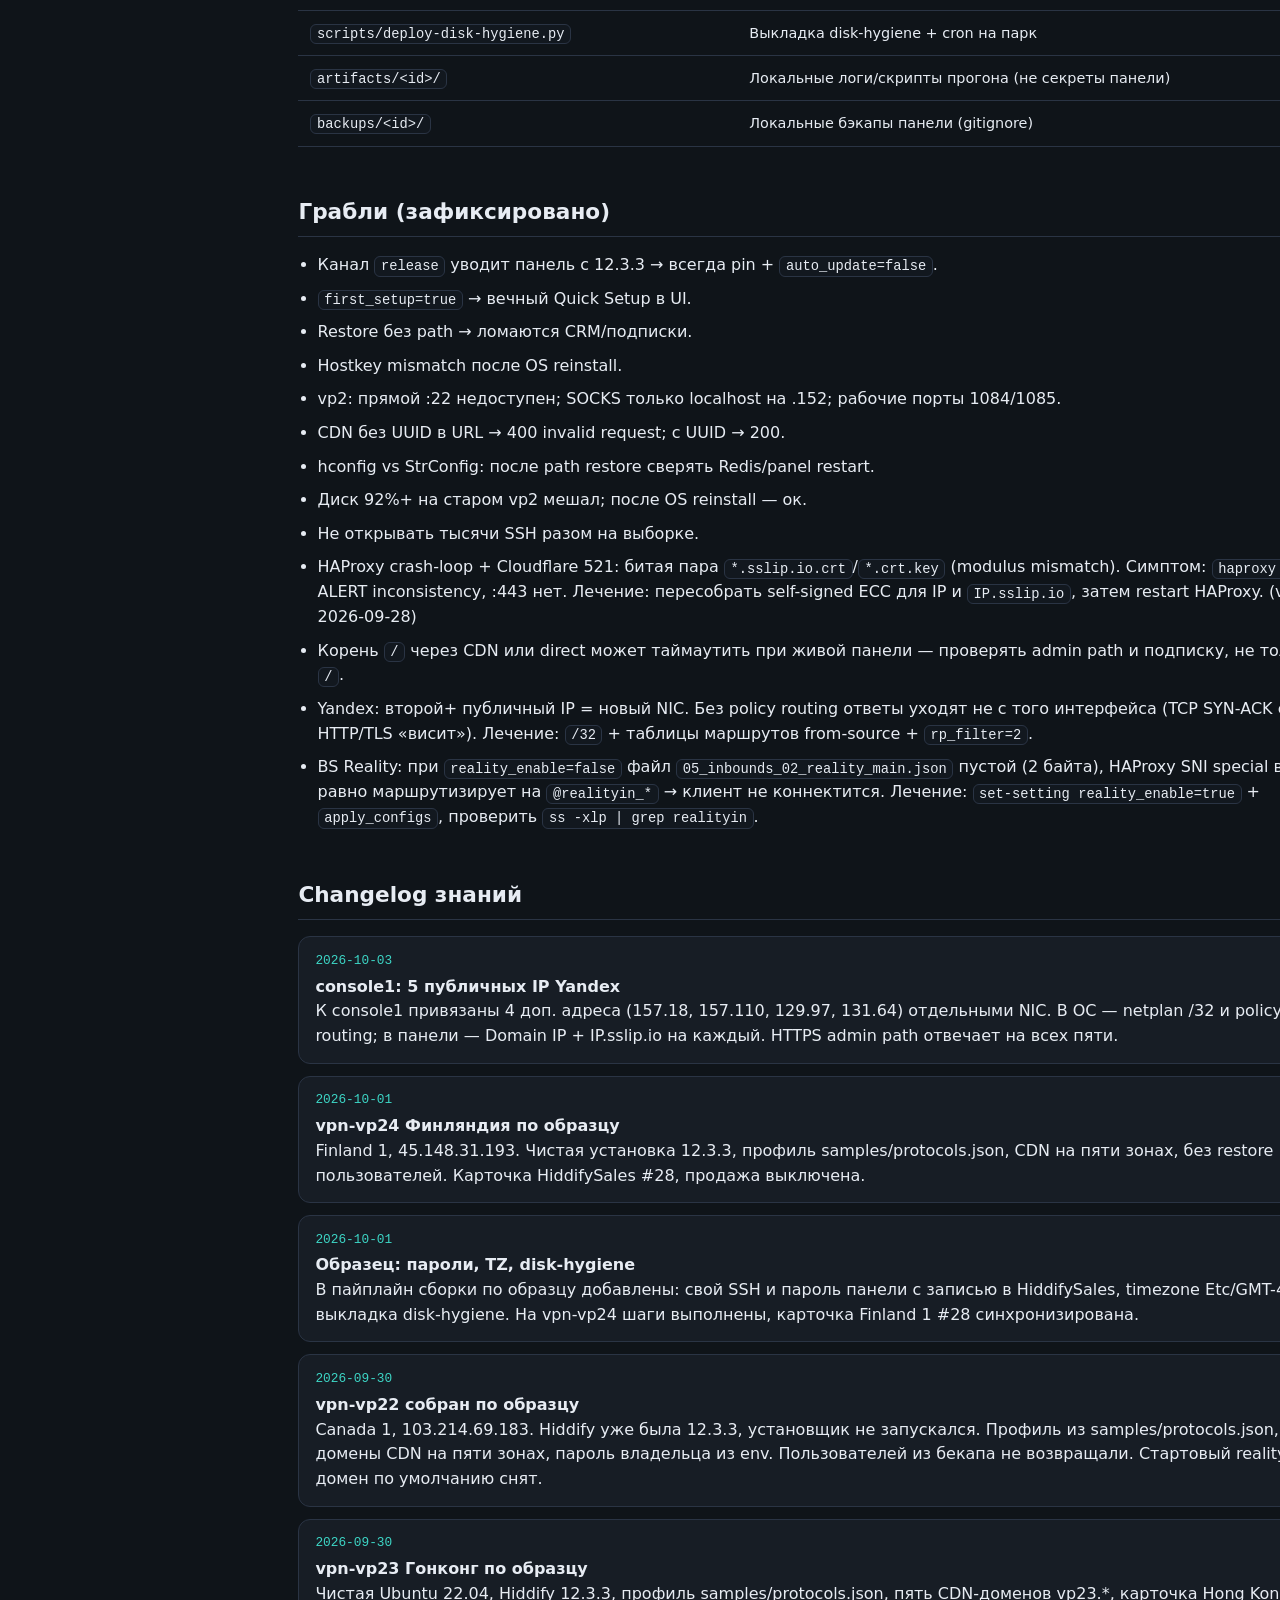
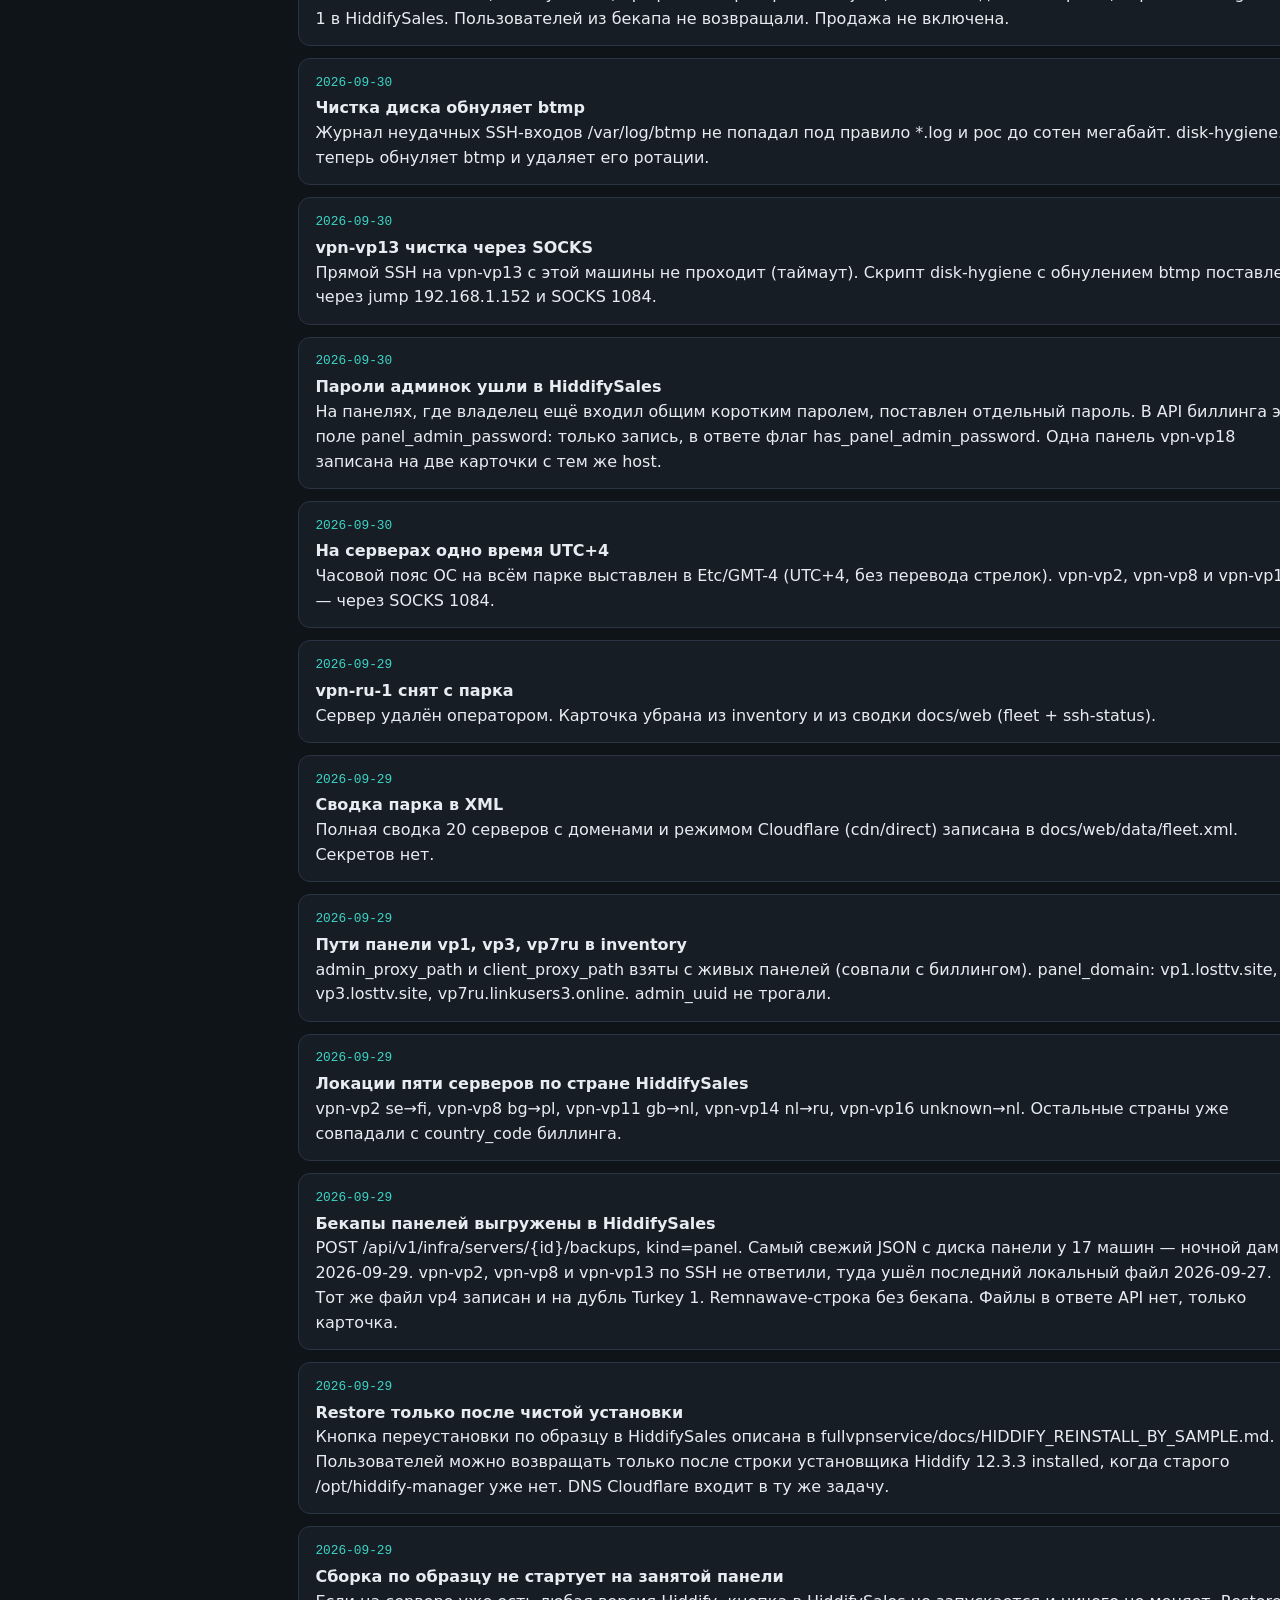
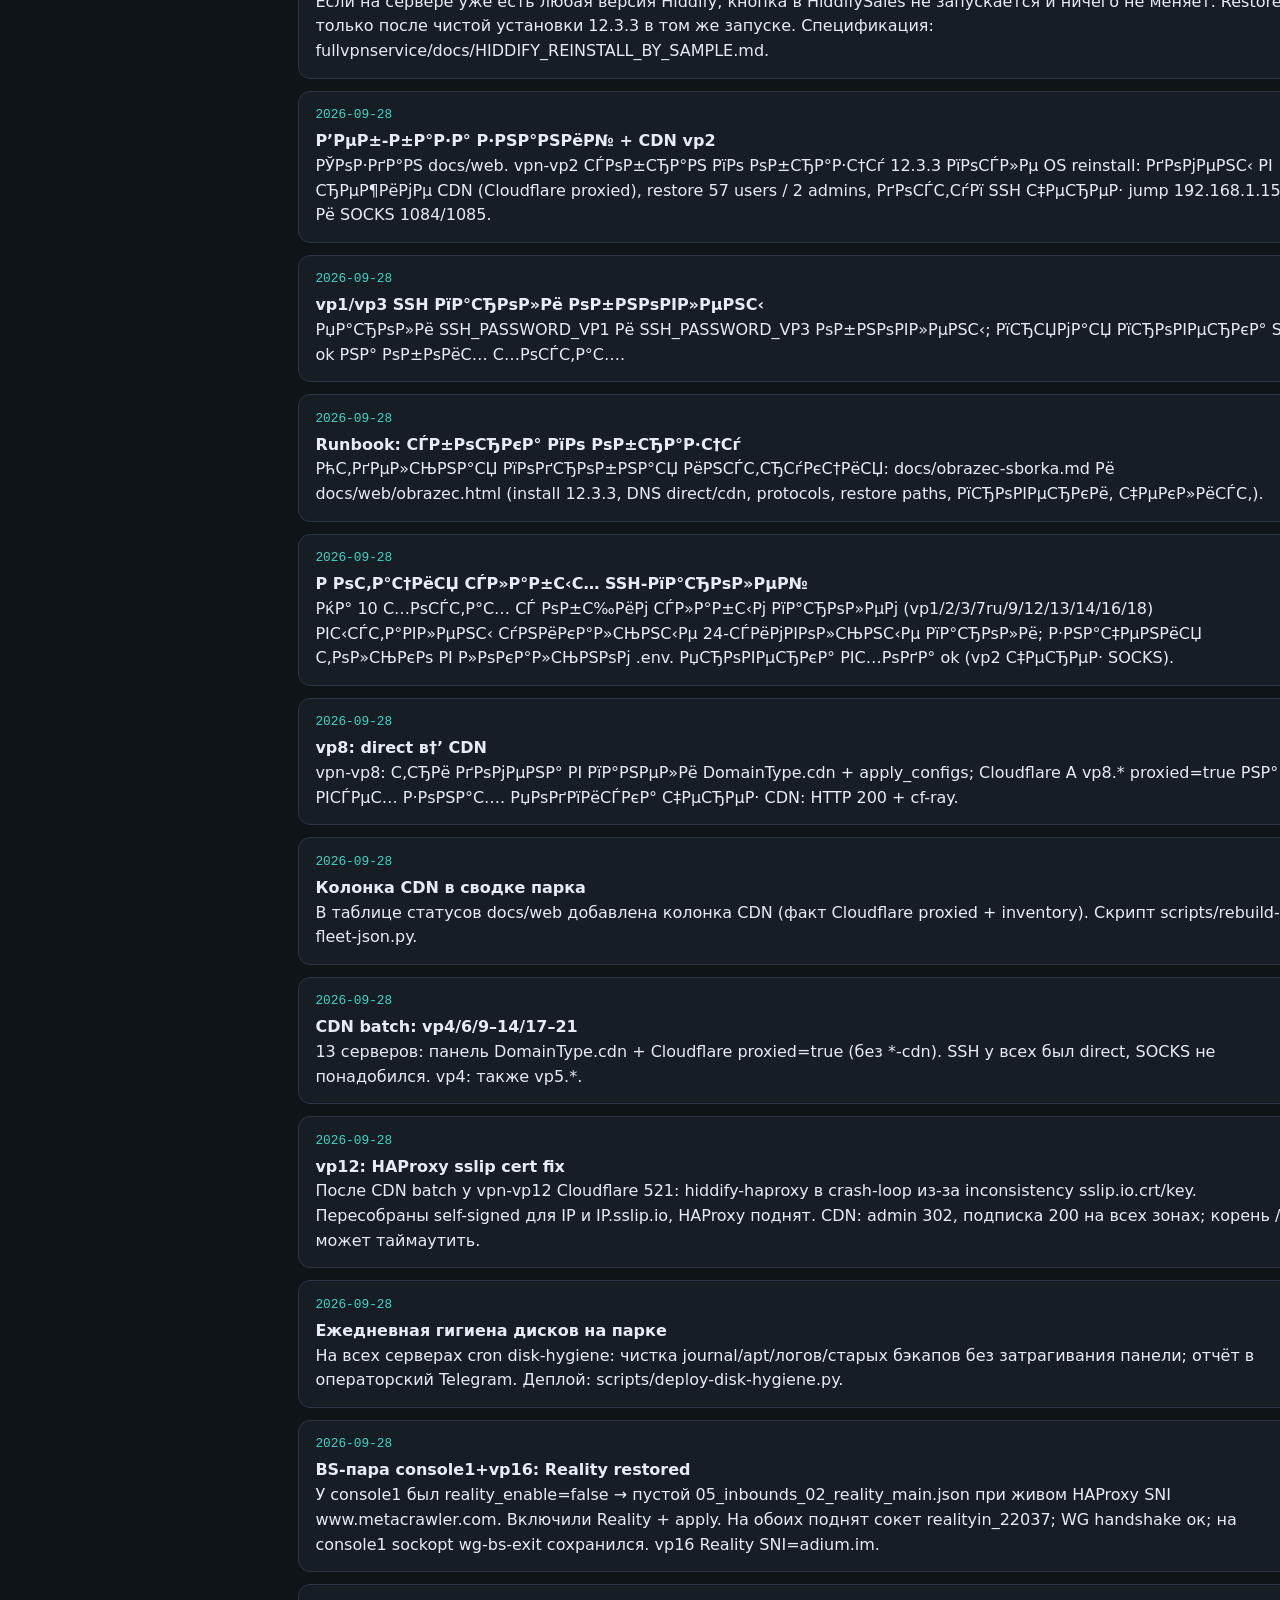
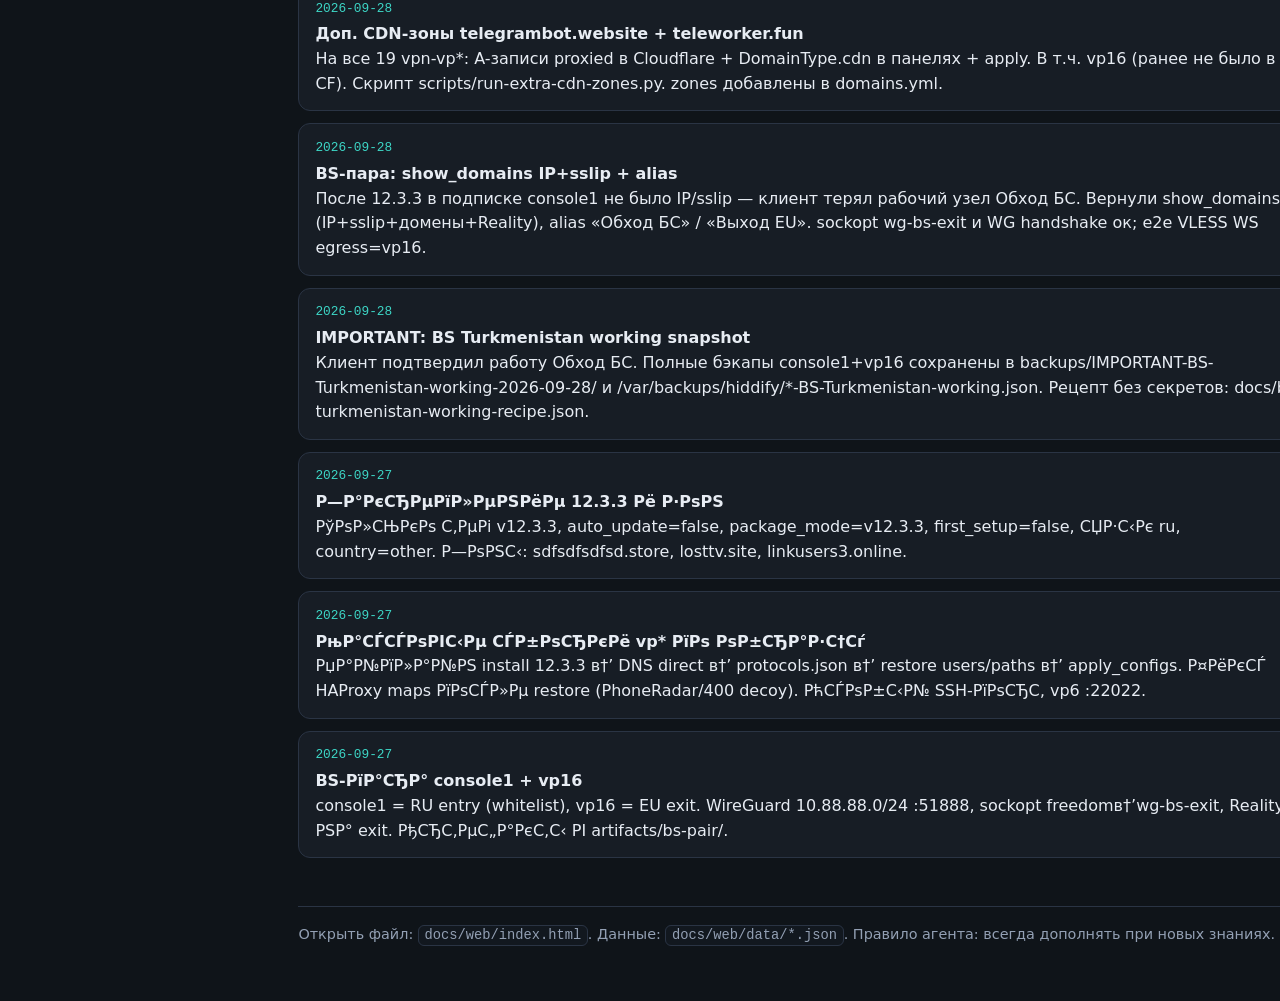
==== commit 87ff58bb: "Document console1 multi-IP setup on Yandex Cloud. Co-authored-by: Cursor <cursoragent@cursor.com>" ====
--- a/docs/web/index.html
+++ b/docs/web/index.html
@@ -207,10 +207,11 @@
       <section id="bs">
         <h2>BS-пара (bridge/exit)</h2>
         <ul>
-          <li><strong>console1</strong> (ru) — whitelist entry, WG клиент к exit, sockopt <code>wg-bs-exit</code>, alias «🇷🇺 Обход БС». Reality special: <code>www.metacrawler.com</code> (<code>reality_enable=true</code>).</li>
+          <li><strong>console1</strong> (ru) — whitelist entry, WG клиент к exit, sockopt <code>wg-bs-exit</code>, alias «🇷🇺 Обход БС». Reality special: <code>www.metacrawler.com</code> (<code>reality_enable=true</code>). Публичные IP: <code>84.201.131.208</code> + четыре доп. (<code>84.201.157.18</code>, <code>84.201.157.110</code>, <code>84.201.129.97</code>, <code>84.201.131.64</code>).</li>
           <li><strong>vp16</strong> (eu) — exit, WG <code>10.88.88.0/24 :51888</code>, Reality special: <code>adium.im</code>, alias «🇪🇺 Выход EU».</li>
         </ul>
-        <p>После restore/apply: (1) sockopt <code>interface=wg-bs-exit</code> в <code>06_outbounds.json</code> и <code>.j2</code>; (2) в <code>show_domains</code> у console1.* должны быть <strong>IP</strong> и <strong>IP.sslip.io</strong> — иначе в клиенте нет узла «Обход БС» без домена, а на мобильном BS доменные A-записи часто падают (красные кресты), хотя балансер на IP работал; (3) сокет <code>@realityin_*</code>. E2E: VLESS WS → egress IP vp16.</p>
+        <p>После restore/apply: (1) sockopt <code>interface=wg-bs-exit</code> в <code>06_outbounds.json</code> и <code>.j2</code>; (2) в <code>show_domains</code> у console1.* должны быть <strong>IP</strong> и <strong>IP.sslip.io</strong> на каждый публичный адрес — иначе в клиенте нет узла «Обход БС» без домена, а на мобильном BS доменные A-записи часто падают (красные кресты), хотя балансер на IP работал; (3) сокет <code>@realityin_*</code>. E2E: VLESS WS → egress IP vp16.</p>
+        <p><strong>Yandex Cloud multi-IP (console1, 2026-10-03):</strong> дополнительные публичные адреса — отдельные NIC на той же subnet (<code>attachNetworkInterface</code>, ВМ stop/start), не secondary IP на одном интерфейсе. В госте: netplan <code>/32</code> на eth1–eth4 + policy routing (tables 101–104, <code>from &lt;private&gt; lookup</code>, default via <code>10.128.0.1</code>), <code>rp_filter=2</code>. В панели — Domain direct на каждый IP и <code>IP.sslip.io</code>, затем <code>apply_configs</code>. Проверка снаружи: admin path / HTTPS по каждому IP (корень <code>/</code> может висеть — это норма для decoy).</p>
         <p><strong>IMPORTANT (Туркменистан):</strong> рабочий снимок, подтверждённый клиентом 2026-09-28 — локально <code>backups/IMPORTANT-BS-Turkmenistan-working-2026-09-28/</code> (полный JSON, gitignore). Санитизированный рецепт без секретов: <code>docs/bs-turkmenistan-working-recipe.json</code>. На серверах: <code>/var/backups/hiddify/*-BS-Turkmenistan-working.json</code>.</p>
       </section>
 
@@ -266,7 +267,8 @@
           <li>Диск 92%+ на старом vp2 мешал; после OS reinstall — ок.</li>
           <li>Не открывать тысячи SSH разом на выборке.</li>
           <li>HAProxy crash-loop + Cloudflare 521: битая пара <code>*.sslip.io.crt</code>/<code>*.crt.key</code> (modulus mismatch). Симптом: <code>haproxy -c</code> ALERT inconsistency, :443 нет. Лечение: пересобрать self-signed ECC для IP и <code>IP.sslip.io</code>, затем restart HAProxy. (vp12, 2026-09-28)</li>
-          <li>Корень <code>/</code> через CDN может таймаутить при живой панели — проверять admin path и подписку, не только <code>/</code>.</li>
+          <li>Корень <code>/</code> через CDN или direct может таймаутить при живой панели — проверять admin path и подписку, не только <code>/</code>.</li>
+          <li>Yandex: второй+ публичный IP = новый NIC. Без policy routing ответы уходят не с того интерфейса (TCP SYN-ACK есть, HTTP/TLS «висит»). Лечение: <code>/32</code> + таблицы маршрутов from-source + <code>rp_filter=2</code>.</li>
           <li>BS Reality: при <code>reality_enable=false</code> файл <code>05_inbounds_02_reality_main.json</code> пустой (2 байта), HAProxy SNI special всё равно маршрутизирует на <code>@realityin_*</code> → клиент не коннектится. Лечение: <code>set-setting reality_enable=true</code> + <code>apply_configs</code>, проверить <code>ss -xlp | grep realityin</code>.</li>
         </ul>
       </section>
